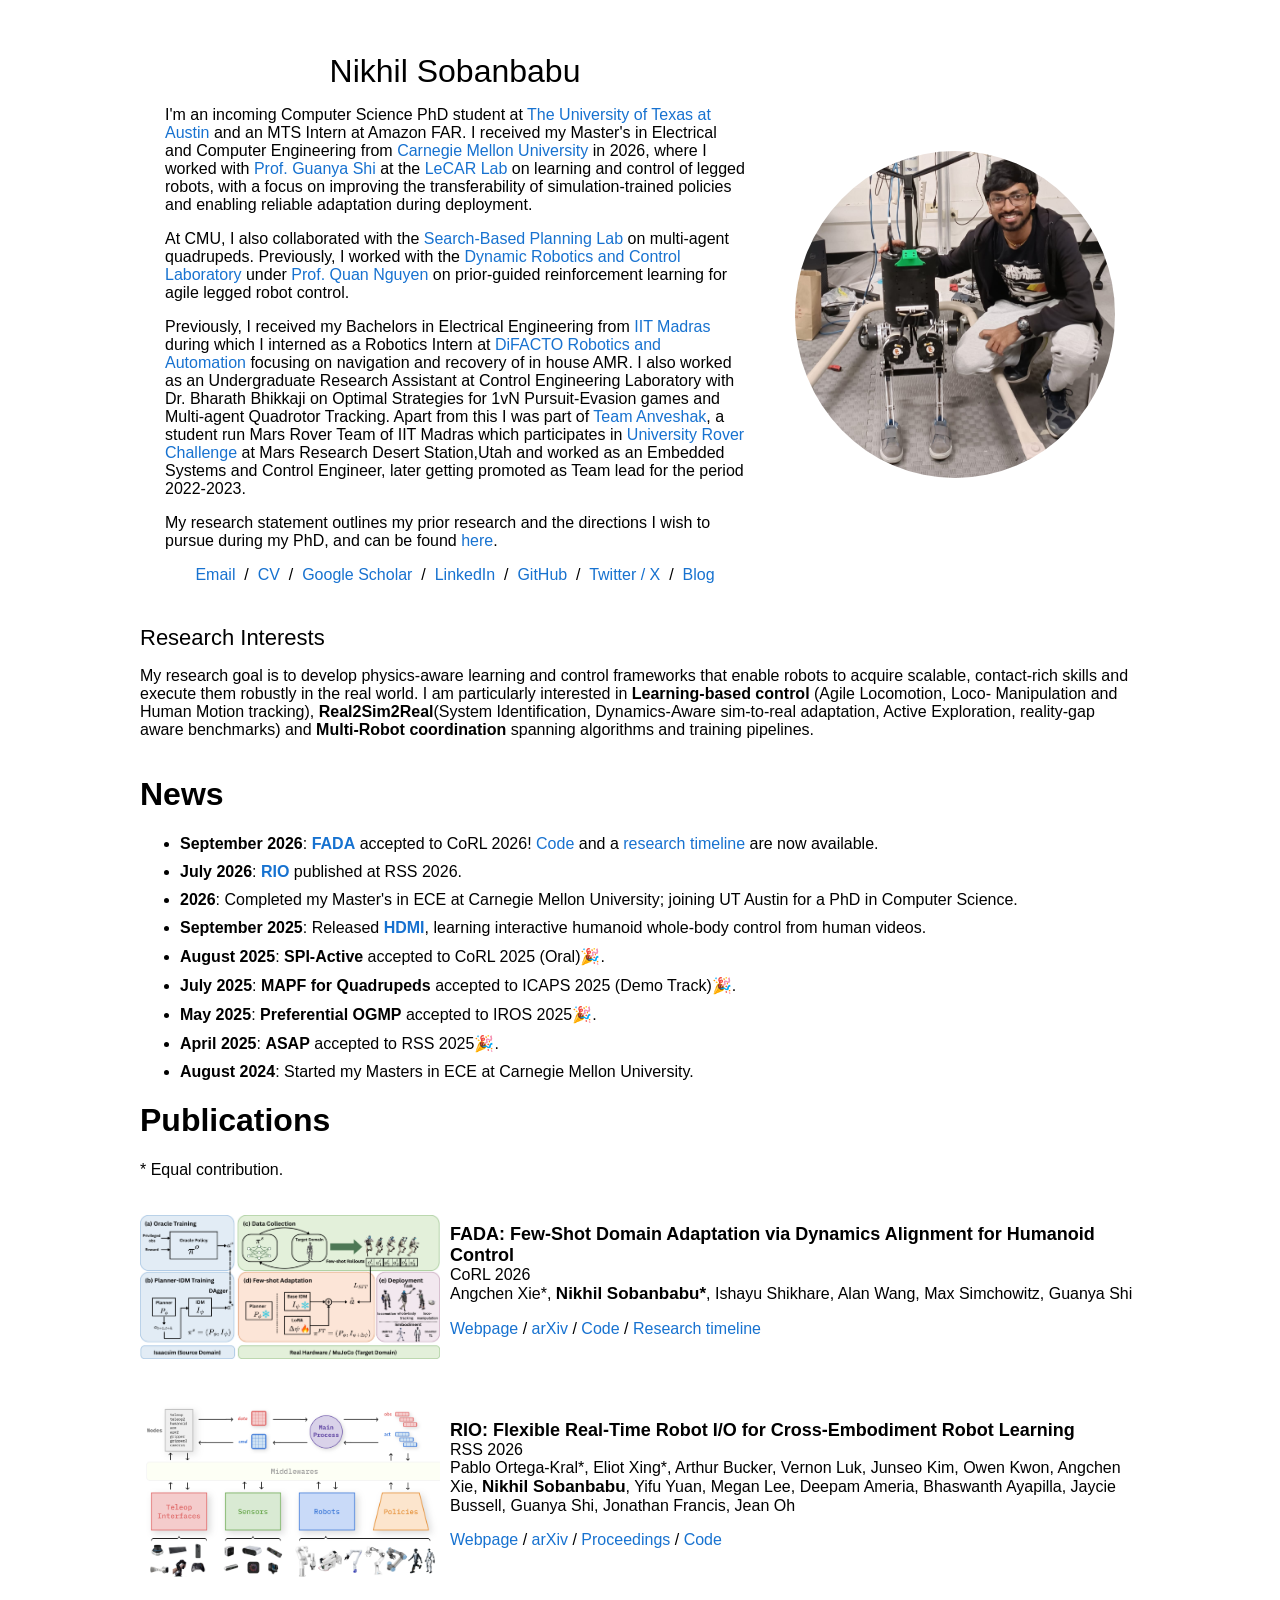
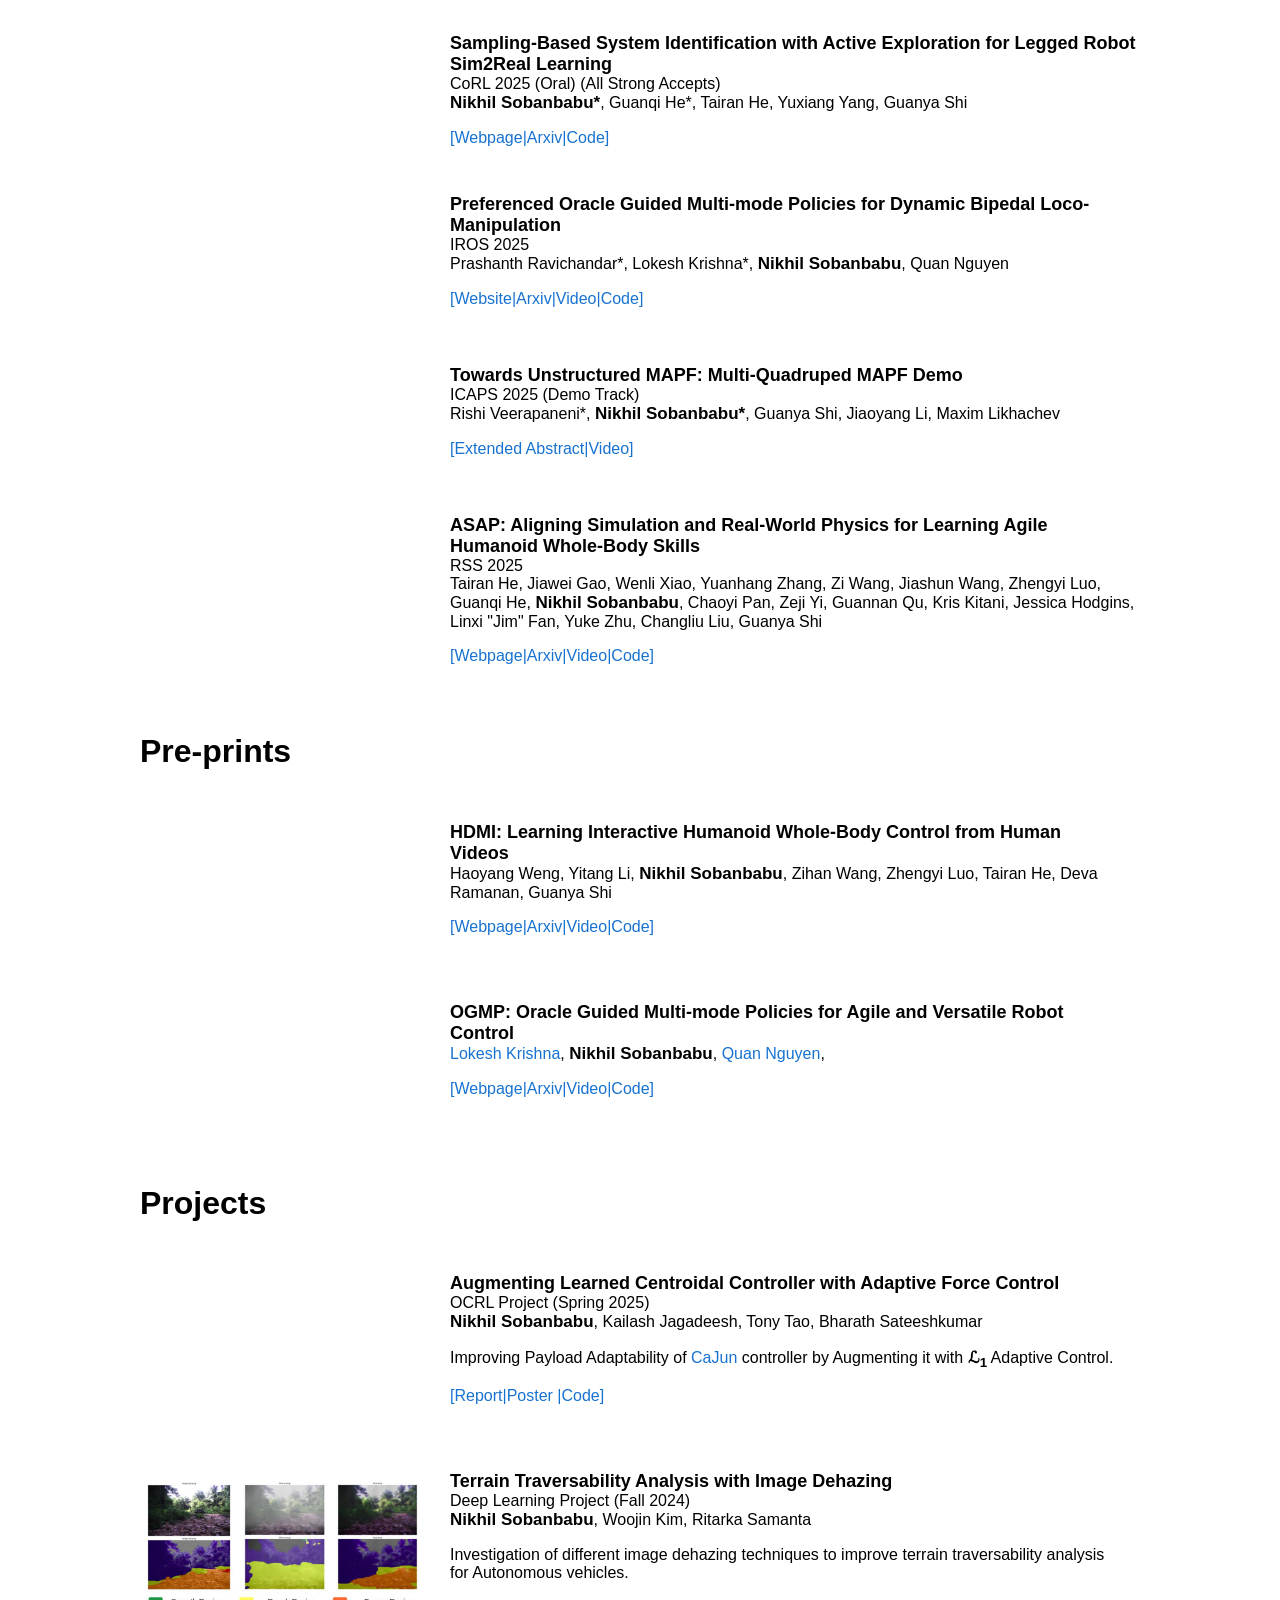
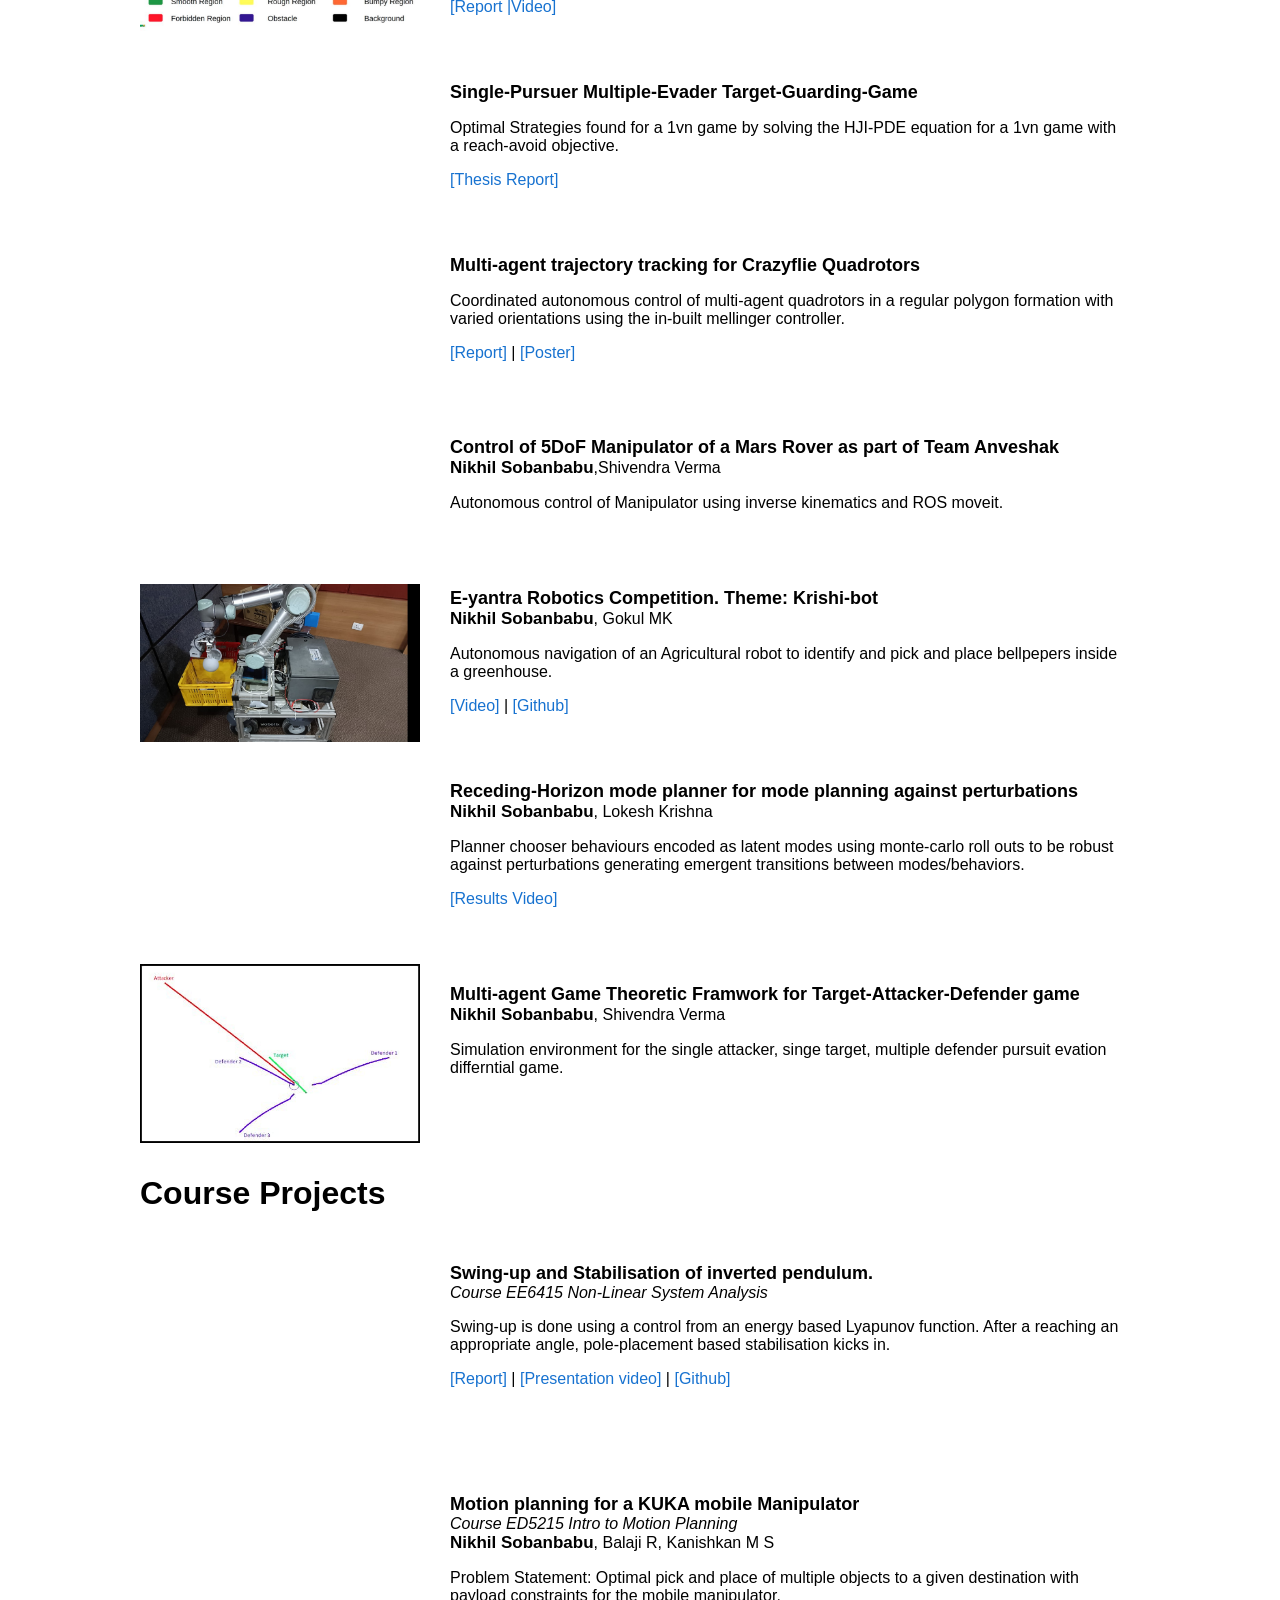
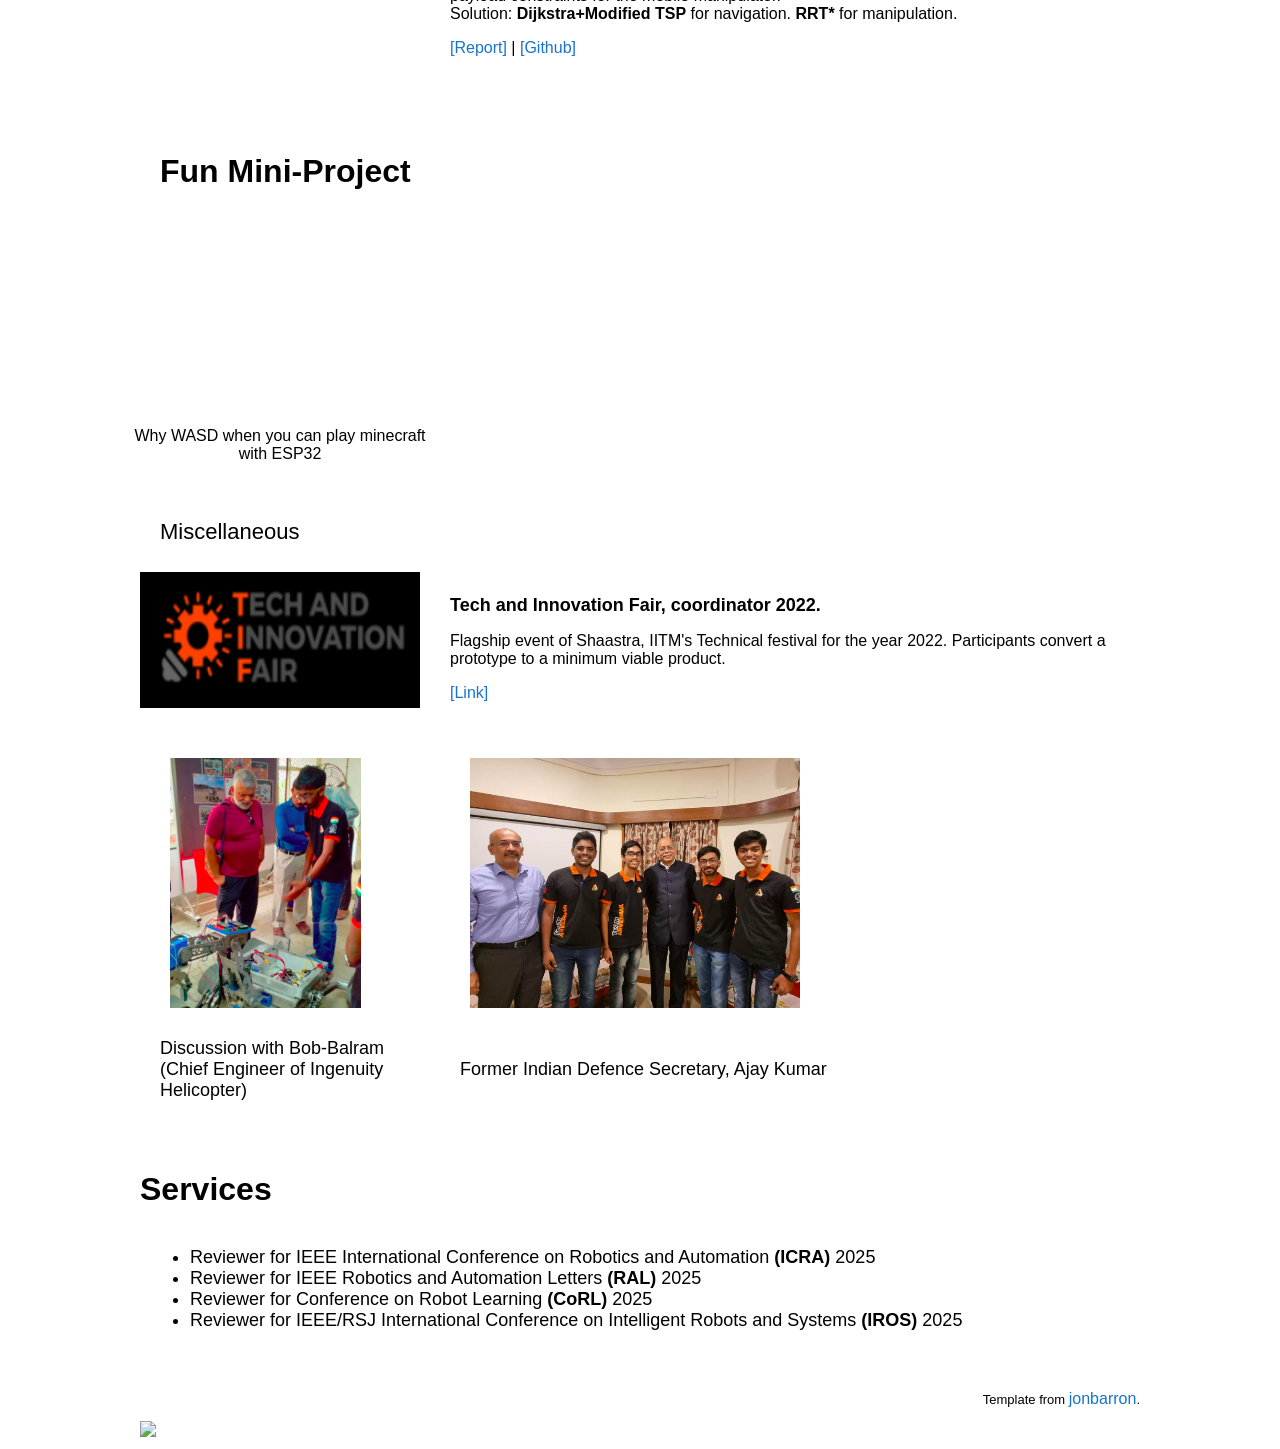
==== index.html @ 5fcdebdd "Update bio and publications for 2026 research" ====
<!DOCTYPE HTML>
<html lang="en">
  <head>
    <meta http-equiv="Content-Type" content="text/html; charset=UTF-8">

    <title>Nikhil Sobanbabu</title>

    <meta name="author" content="Nikhil Sobanbabu">
    <meta name="viewport" content="width=device-width, initial-scale=1">
    <link rel="shortcut icon" href="images/favicon/iron.ico" type="image/x-icon">
    <link rel="stylesheet" type="text/css" href="stylesheet.css">
    
  </head>

  <body>
    <table style="width:100%;max-width:1000px;border:0px;border-spacing:0px;border-collapse:separate;margin-right:auto;margin-left:auto;"><tbody>
      <tr style="padding:0px">
        <td style="padding:0px">
          <table style="width:100%;border:0px;border-spacing:0px;border-collapse:separate;margin-right:auto;margin-left:auto;"><tbody>
            <tr style="padding:0px">
              <td style="padding:2.5%;width:63%;vertical-align:middle">
                <p class="name" style="text-align: center;">
                  Nikhil Sobanbabu
                </p>
                <p style="font-size:medium;">I'm an incoming Computer Science PhD student at <a href="https://www.utexas.edu/">The University of Texas at Austin</a> and an MTS Intern at Amazon FAR. I received my Master's in Electrical and Computer Engineering from <a href="https://www.cmu.edu/">Carnegie Mellon University</a> in 2026, where I worked with <a href="https://www.gshi.me/">Prof. Guanya Shi</a> at the <a href="https://lecar-lab.github.io/">LeCAR Lab</a> on learning and control of legged robots, with a focus on improving the transferability of simulation-trained policies and enabling reliable adaptation during deployment.</p>
                <p style="font-size:medium;">At CMU, I also collaborated with the <a href="http://www.sbpl.net/Home">Search-Based Planning Lab</a> on multi-agent quadrupeds. Previously, I worked with the <a href="https://sites.usc.edu/quann/">Dynamic Robotics and Control Laboratory</a> under <a href="https://viterbi.usc.edu/directory/faculty/Nguyen/Quan">Prof. Quan Nguyen</a> on prior-guided reinforcement learning for agile legged robot control.</p>

                <p style="font-size:medium;">  Previously, I received my Bachelors in Electrical Engineering from <a href="https://www.iitm.ac.in/">IIT Madras</a> during which I interned as a Robotics Intern at <a href="https://difacto.com/">DiFACTO Robotics and Automation</a> focusing on navigation and recovery of in house AMR. I also worked as an Undergraduate Research Assistant at Control Engineering Laboratory with Dr. Bharath Bhikkaji on Optimal Strategies for 1vN Pursuit-Evasion games and Multi-agent Quadrotor Tracking.   
                  Apart from this I was part of <a href = "http://anveshak.team/?i=1">Team Anveshak</a>, a student run Mars Rover Team of IIT Madras which participates in <a href = "https://urc.marssociety.org/">University Rover Challenge</a> at Mars Research Desert Station,Utah and worked as an Embedded Systems and Control Engineer, later getting promoted as Team lead for the period 2022-2023.
                </p>

                <p style="font-size:medium;"> My research statement outlines my prior research and the directions I wish to pursue during my PhD, and can be found <a href="data/research_statement.pdf"> here</a>. </p>
                
                <p style="text-align:center">
                  <a href="mailto:nikhilsobanbabu@gmail.com">Email</a> &nbsp;/&nbsp;
                  <a href="data/CV_nik.pdf">CV</a> &nbsp;/&nbsp;
                  <a href="https://scholar.google.com/citations?user=Hr6MQpkAAAAJ&amp;hl=en">Google Scholar</a> &nbsp;/&nbsp;
				  <a href="https://www.linkedin.com/in/nikhilsobanbabu/">LinkedIn</a> &nbsp;/&nbsp;
                  <a href="https://github.com/Nike353">GitHub</a> &nbsp;/&nbsp;
                  <a href="https://x.com/NikhilSoban353">Twitter / X</a> &nbsp;/&nbsp;
                  <a href="blog/index.html">Blog</a>
                </p>
              </td>
              <td style="padding:2.5%;width:40%;max-width:40%">
                <a href="images/main_page.jpeg"><img style="width:100%;max-width:100%;object-fit: cover; border-radius: 50%;" alt="profile photo" src="images/main_page.jpeg" class="hoverZoomLink"></a>
              </td>
            </tr>
          </tbody></table>
          <table style="width:100%;border:0px;border-spacing:0px;border-collapse:separate;margin-right:auto;margin-left:auto;"><tbody>
              <tr>
              <td style="padding:0px;width:100%;vertical-align:middle">
                <h2>Research Interests</h2>
                <p>
                  My research goal is to develop physics‑aware learning and control frameworks that enable robots to acquire scalable, contact‑rich
skills and execute them robustly in the real world. I am particularly interested in <b>Learning‑based control</b> (Agile Locomotion, Loco‑
Manipulation and Human Motion tracking), <b>Real2Sim2Real</b>(System Identification, Dynamics‑Aware sim‑to‑real adaptation, Active
Exploration, reality‑gap aware benchmarks) and <b>Multi‑Robot coordination</b> spanning algorithms and training pipelines. </p>
              </td>
            </tr>
          </tbody></table>
      <h1><b>News</b></h1>
      <ul>
        <li style="margin-bottom: 10px;">
          <span style="font-weight: bold;">September 2026</span>: <a href="https://lecar-lab.github.io/FADA-humanoid/"><b>FADA</b></a> accepted to CoRL 2026! <a href="https://github.com/LeCAR-Lab/FADA">Code</a> and a <a href="https://lecar-lab.github.io/FADA-humanoid/timeline.html">research timeline</a> are now available.
        </li>
        <li style="margin-bottom: 10px;">
          <span style="font-weight: bold;">July 2026</span>: <a href="https://robot-i-o.github.io/"><b>RIO</b></a> published at RSS 2026.
        </li>
        <li style="margin-bottom: 10px;">
          <span style="font-weight: bold;">2026</span>: Completed my Master's in ECE at Carnegie Mellon University; joining UT Austin for a PhD in Computer Science.
        </li>

        <li style="margin-bottom: 10px;">
          <span style="font-weight: bold;">September 2025</span>: Released <a href="https://hdmi-humanoid.github.io/"><b>HDMI</b></a>, learning interactive humanoid whole-body control from human videos.
        </li>
        <li style="margin-bottom: 10px;">
          <span style="font-weight: bold;">August 2025</span>: <b>SPI-Active</b> accepted to CoRL 2025 (Oral)&#127881.
        </li>
        <li style="margin-bottom: 10px;">
          <span style="font-weight: bold;">July 2025</span>: <b>MAPF for Quadrupeds</b> accepted to ICAPS 2025 (Demo Track)&#127881.
        </li>
        <li style="margin-bottom: 10px;">
          <span style="font-weight: bold;">May 2025</span>: <b>Preferential OGMP</b> accepted to IROS 2025&#127881.
        </li>
        <li style="margin-bottom: 10px;">
          <span style="font-weight: bold;">April 2025</span>: <b>ASAP</b> accepted to RSS 2025&#127881.
        </li>
        <li style="margin-bottom: 10px;">
          <span style="font-weight: bold;">August 2024</span>: Started my Masters in ECE at Carnegie Mellon University.
        </li>
      </ul>

      
      <h1><b>Publications</b></h1>
      <p>* Equal contribution.</p>
      <table style="width:100%;border:0;border-spacing:0;"><tbody>
      <tr bgcolor="#ffffff">
        <td style="padding:20px 0;width:30%;vertical-align:middle">
          <a href="https://lecar-lab.github.io/FADA-humanoid/"><img src="images/fada-framework.png" alt="FADA framework: oracle training, Planner–IDM distillation, and few-shot adaptation" style="width:100%;height:auto;" loading="lazy"></a>
        </td>
        <td style="padding:20px 0 20px 10px;vertical-align:middle">
          <span class="papertitle">FADA: Few-Shot Domain Adaptation via Dynamics Alignment for Humanoid Control</span>
          <br>CoRL 2026
          <br>Angchen Xie*, <strong>Nikhil Sobanbabu*</strong>, Ishayu Shikhare, Alan Wang, Max Simchowitz, Guanya Shi
          <p><a href="https://lecar-lab.github.io/FADA-humanoid/">Webpage</a> / <a href="https://arxiv.org/abs/2606.28476">arXiv</a> / <a href="https://github.com/LeCAR-Lab/FADA">Code</a> / <a href="https://lecar-lab.github.io/FADA-humanoid/timeline.html">Research timeline</a></p>
        </td>
      </tr>
      <tr bgcolor="#ffffff">
        <td style="padding:20px 0;width:30%;vertical-align:middle">
          <a href="https://robot-i-o.github.io/"><img src="images/rio-overview.png" alt="RIO framework for robot control, teleoperation, data collection, and policy deployment across embodiments" style="width:100%;height:auto;" loading="lazy"></a>
        </td>
        <td style="padding:20px 0 20px 10px;vertical-align:middle">
          <span class="papertitle">RIO: Flexible Real-Time Robot I/O for Cross-Embodiment Robot Learning</span>
          <br>RSS 2026
          <br>Pablo Ortega-Kral*, Eliot Xing*, Arthur Bucker, Vernon Luk, Junseo Kim, Owen Kwon, Angchen Xie, <strong>Nikhil Sobanbabu</strong>, Yifu Yuan, Megan Lee, Deepam Ameria, Bhaswanth Ayapilla, Jaycie Bussell, Guanya Shi, Jonathan Francis, Jean Oh
          <p><a href="https://robot-i-o.github.io/">Webpage</a> / <a href="https://arxiv.org/abs/2605.11564">arXiv</a> / <a href="https://www.roboticsproceedings.org/rss22/p164.html">Proceedings</a> / <a href="https://github.com/robot-i-o/rio">Code</a></p>
        </td>
      </tr>

      <tr onmouseout="recon_stop()" onmouseover="recon_start()" bgcolor="#ffffff">
        <td style="padding:0px;width:30%;vertical-align:middle">
          <div class="one" style="width: 100%;">
            <div class="two" id='recon_image' style="padding-top: 10px;"><video  width=175% height =auto muted autoplay loop>
            <source src="images/wpn_spi-active.mp4" type="video/mp4">
            Your browser does not support the video tag.
            </video></div>
            
          </div>
          
        </td>
        <td style="padding-top:30px;padding-left:10px; width:75%;vertical-align:middle">
          
        <span class="papertitle">Sampling-Based System Identification with Active Exploration for Legged Robot Sim2Real Learning 
        </span>
          </a>
          <br>
          CoRL 2025 (Oral) (All Strong Accepts)
          <br>
          <strong>Nikhil Sobanbabu*</strong>, Guanqi He*, Tairan He, Yuxiang Yang, Guanya Shi

          
          <p><a href="https://lecar-lab.github.io/spi-active_/">[Webpage|</a><a href="https://arxiv.org/abs/2505.14266">Arxiv|</a><a href="https://github.com/LeCAR-Lab/SPI-Active">Code]</a></p>
          
        </td>
        </tr>

      
      <tr onmouseout="recon_stop()" onmouseover="recon_start()" bgcolor="#ffffff">
        <td style="padding:0px;width:30%;vertical-align:middle">
          <div class="one" style="width: 100%;">
            <div class="two" id='recon_image' style="padding-top: 10px;"><video  width=175% height =auto muted autoplay loop>
            <source src="images/uni.mp4" type="video/mp4">
            Your browser does not support the video tag.
            </video></div>
            
          </div>
          <!-- <script type="text/javascript">
            function recon_start() {
              document.getElementById('recon_image').style.opacity = "1";
            }

            function recon_stop() {
              document.getElementById('recon_image').style.opacity = "0";
            }
            recon_stop()
          </script> -->
        </td>
        <td style="padding-top:30px;padding-left:10px; width:75%;vertical-align:middle">
          
        <span class="papertitle">Preferenced Oracle Guided Multi-mode Policies for Dynamic Bipedal Loco-Manipulation
        </span>
          </a>
          <br>
          IROS 2025
          <br>
          Prashanth Ravichandar*, Lokesh Krishna*, <strong>Nikhil Sobanbabu</strong>, Quan Nguyen
          
          
          <p><a href="https://indweller.github.io/ogmplm/">[Website</a><a href="https://arxiv.org/abs/2410.01030">|Arxiv</a><a href="https://www.youtube.com/watch?v=EXHzOdKcCW4&feature=youtu.be">|Video</a><a href="https://github.com/DRCL-USC/ogmp_isaac">|Code]</a></p>
          
        </td>
        </tr>
      <tr onmouseout="recon_stop()" onmouseover="recon_start()" bgcolor="#ffffff">
        <td style="padding:0px;width:30%;vertical-align:middle">
          <div class="one" style="width: 100%;">
            <div class="two" id='recon_image' style="padding-top: 10px;"><video  width=175% height =auto muted autoplay loop>
            <source src="images/5_agent_parallel.mp4" type="video/mp4">
            Your browser does not support the video tag.
            </video></div>
            
          </div>
          <!-- <script type="text/javascript">
            function recon_start() {
              document.getElementById('recon_image').style.opacity = "1";
            }

            function recon_stop() {
              document.getElementById('recon_image').style.opacity = "0";
            }
            recon_stop()
          </script> -->
        </td>
        <td style="padding-top:30px;padding-left:10px; width:75%;vertical-align:middle">
          
        <span class="papertitle">Towards Unstructured MAPF: Multi-Quadruped MAPF Demo
        </span>
          </a>
          <br>
          ICAPS 2025 (Demo Track)
          <br>
          Rishi Veerapaneni*, <strong>Nikhil Sobanbabu*</strong>, Guanya Shi, Jiaoyang Li, Maxim Likhachev
          
          
          <p><a href="https://icaps25.icaps-conference.org/program/demos-pdfs/ICAPS25-Demo_paper_8.pdf">[Extended Abstract</a><a href="https://www.youtube.com/watch?v=ihVPEsN58t0">|Video]</a></p>
          
        </td>
        </tr>
      <tr onmouseout="recon_stop()" onmouseover="recon_start()" bgcolor="#ffffff">
        <td style="padding:0px;width:30%;vertical-align:middle">
          <div class="one" style="width: 100%;">
            <div class="two" id='recon_image' style="padding-top: 10px;"><video  width=175% height =auto muted autoplay loop>
            <source src="images/ASAP-Motion-CR7_level1-1080P.mp4" type="video/mp4">
            Your browser does not support the video tag.
            </video></div>
            
          </div>
          <!-- <script type="text/javascript">
            function recon_start() {
              document.getElementById('recon_image').style.opacity = "1";
            }

            function recon_stop() {
              document.getElementById('recon_image').style.opacity = "0";
            }
            recon_stop()
          </script> -->
        </td>
        <td style="padding-top:30px;padding-left:10px; width:75%;vertical-align:middle">
          
        <span class="papertitle">ASAP: Aligning Simulation and Real-World Physics for Learning Agile Humanoid Whole-Body Skills
        </span>
          </a>
          <br>
          RSS 2025
          <br>
          Tairan He, Jiawei Gao, Wenli Xiao, Yuanhang Zhang, Zi Wang, Jiashun Wang, Zhengyi Luo, Guanqi He, <strong>Nikhil Sobanbabu</strong>, Chaoyi Pan, Zeji Yi, Guannan Qu, Kris Kitani, Jessica Hodgins, Linxi "Jim" Fan, Yuke Zhu, Changliu Liu, Guanya Shi
          
          <p><a href="https://agile.human2humanoid.com/">[Webpage|</a><a href="https://arxiv.org/abs/2502.01143">Arxiv|</a><a href="https://www.youtube.com/watch?v=tu7LSNYWDTs">Video|</a><a href="https://github.com/LeCAR-Lab/ASAP">Code]</a></p>
          
        </td>
      </tr>

      

      </tbody></table>
      <h1 style="padding-top: 30px;"><b>Pre-prints</b></h1>
      <table width="100%" align="center" border="0" cellspacing="0" cellpadding="20"><tbody>

        <tr onmouseout="recon_stop()" onmouseover="recon_start()" bgcolor="#ffffff">
          <td style="padding:0px;width:30%;vertical-align:middle">
            <div class="one" style="width: 100%;">
              <div class="two" id='recon_image' style="padding-top: 10px;"><video  width=175% height =auto muted autoplay loop>
              <source src="images/hdmi.mp4" type="video/mp4">
              Your browser does not support the video tag.
              </video></div>
              
            </div>
            <!-- <script type="text/javascript">
              function recon_start() {
                document.getElementById('recon_image').style.opacity = "1";
              }
  
              function recon_stop() {
                document.getElementById('recon_image').style.opacity = "0";
              }
              recon_stop()
            </script> -->
          </td>
          <td style="padding-top:30px;padding-left:10px; width:75%;vertical-align:middle">
            
          <span class="papertitle">HDMI: Learning Interactive Humanoid Whole-Body Control from Human Videos
          </span>
            </a>
            <br>
            Haoyang Weng, Yitang Li, <strong>Nikhil Sobanbabu</strong>, Zihan Wang, Zhengyi Luo, Tairan He, Deva Ramanan, Guanya Shi
            <p><a href="https://hdmi-humanoid.github.io/#/">[Webpage|</a><a href="https://arxiv.org/abs/2509.16757">Arxiv|</a><a href="https://www.youtube.com/watch?v=GvIBzM7ieaA">Video|</a><a href="https://github.com/LeCAR-Lab/HDMI">Code]</a></p>
            
          </td>
        </tr>

        <tr onmouseout="recon_stop()" onmouseover="recon_start()" bgcolor="#ffffff">
        <td style="padding:0px;width:30%;vertical-align:middle">
          <div class="one" style="width: 100%;">
            <div class="two" id='recon_image' style="padding-top: 10px;"><video  width=175% height =auto muted autoplay loop>
            <source src="images/spotlisht_zoom.mp4" type="video/mp4">
            Your browser does not support the video tag.
            </video></div>
            
          </div>
          <!-- <script type="text/javascript">
            function recon_start() {
              document.getElementById('recon_image').style.opacity = "1";
            }

            function recon_stop() {
              document.getElementById('recon_image').style.opacity = "0";
            }
            recon_stop()
          </script> -->
        </td>
        <td style="padding-top:30px;padding-left:10px; width:75%;vertical-align:middle">
          
        <span class="papertitle">OGMP: Oracle Guided Multi-mode Policies for Agile and Versatile Robot Control
        </span>
          </a>
          <br>
          <a href="https://lok-i.github.io/website/">Lokesh Krishna</a>,
          <strong>Nikhil Sobanbabu</strong>,
          <a href="https://sites.usc.edu/quann/">Quan Nguyen</a>,
          
          <p><a href="https://og-mps.github.io/">[Webpage|</a><a href="https://arxiv.org/abs/2403.04205">Arxiv|</a><a href="https://www.youtube.com/watch?v=69SVc-43Oqg">Video|</a><a href="https://github.com/DRCL-USC/ogmp">Code]</a></p>
          
        </td>
        </tr>

        
        
      </tbody></table>
      

      <table width="100%" align="center" border="0" cellspacing="0" cellpadding="20"><tbody>
        <h1 style="padding-top: 30px;"><b>Projects</b></h1>

        <tr onmouseout="recon_stop()" onmouseover="recon_start()" bgcolor="#ffffff">
          <td style="padding:0px;width:30%;vertical-align:middle">
            <div class="one">
              <div class="two" id='recon_image' style="padding-top: 10px;"><video  width=175% height =auto muted autoplay loop>
              <source src="images/sim2sim_added_inertia.mp4" type="video/mp4">
              Your browser does not support the video tag.
              </video></div>
              
            </div>
            <!-- <script type="text/javascript">
              function recon_start() {
                document.getElementById('recon_image').style.opacity = "1";
              }
  
              function recon_stop() {
                document.getElementById('recon_image').style.opacity = "0";
              }
              recon_stop()
            </script> -->
          </td>
          <td style="padding-top:30px;padding-left:10px; width:75%;vertical-align:middle">
            
          <span class="papertitle"> Augmenting Learned Centroidal Controller with Adaptive Force Control
          </span>
            <br>
            OCRL Project (Spring 2025)
            <br>
            <strong>Nikhil Sobanbabu</strong>, Kailash Jagadeesh, Tony Tao, Bharath Sateeshkumar
            <p>
              Improving Payload Adaptability of <a href="https://arxiv.org/abs/2306.09557">CaJun</a> controller by Augmenting it with <b>ℒ<sub>1</sub></b> Adaptive Control</b>.
            </p>
            <p><a href= "data/ocrl_report.pdf">[Report|</a><a href= "data/ocrl_poster.jpg">Poster</a> <a href= "https://github.com/Nike353/RL-AFQP/tree/l1_adaptive">|Code]</a></p>
          </td>
        </tr>
        <tr onmouseout="recon_stop()" onmouseover="recon_start()" bgcolor="#ffffff">
          <td style="padding:0px;width:30%;vertical-align:middle">
            <div class="one" style="padding-top: 20px;">
              <!-- <div class="two" id='recon_image' style="padding-top: 10px;"><video  width=140% height =auto muted autoplay loop>
              <source src="images/eyrc.mp4" type="video/mp4">
              Your browser does not support the video tag.
              </video></div> -->
              <img src='images/Deep Learning Project.jpg' width="280",height="10" style="padding-left: -20px;">
            </div>
            <!-- <script type="text/javascript">
              function recon_start() {
                document.getElementById('recon_image').style.opacity = "1";
              }
  
              function recon_stop() {
                document.getElementById('recon_image').style.opacity = "0";
              }
              recon_stop()
            </script> -->
          </td>
          <td style="padding-top:30px;padding-left:10px; width:75%;vertical-align:middle">
            
          <span class="papertitle"> Terrain Traversability Analysis with Image Dehazing
          </span>
          <br>
          Deep Learning Project (Fall 2024)
          <br>
          <strong>Nikhil Sobanbabu</strong>, Woojin Kim, Ritarka Samanta
            <p>
            Investigation of different image dehazing techniques to improve terrain traversability analysis for Autonomous vehicles.
            </p>
            <p><a href="https://drive.google.com/file/d/1qmjuq3aKEcSM5MY_AfwPobllmhdPQ9OH/view?usp=sharing">[Report</a> <a href="https://www.youtube.com/watch?v=PUCT_D_scgg">|Video]</a> </p>
            
          </td>
        </tr>
        
        <tr onmouseout="recon_stop()" onmouseover="recon_start()" bgcolor="#ffffff">
          <td style="padding:0px;width:30%;vertical-align:middle">
            <div class="one">
              <div class="two" id='recon_image' style="padding-top: 10px;"><video  width=175% height =auto muted autoplay loop>
              <source src="images/acs1.mp4" type="video/mp4">
              Your browser does not support the video tag.
              </video></div>
              
            </div>
            <!-- <script type="text/javascript">
              function recon_start() {
                document.getElementById('recon_image').style.opacity = "1";
              }
  
              function recon_stop() {
                document.getElementById('recon_image').style.opacity = "0";
              }
              recon_stop()
            </script> -->
          </td>
          <td style="padding-top:30px;padding-left:10px; width:75%;vertical-align:middle">
            
          <span class="papertitle"> Single-Pursuer Multiple-Evader Target-Guarding-Game 
          </span>
            <p>
              Optimal Strategies found for a 1vn game by solving the HJI-PDE equation for a 1vn game with a reach-avoid objective.
            </p>
            <p><a href= "https://drive.google.com/file/d/1AP1SPeNhtJEsyxg8VxV38BjTWXo1cYJm/view?usp=sharing">[Thesis Report]</a> </p>
          </td>
        </tr>

        <tr onmouseout="recon_stop()" onmouseover="recon_start()" bgcolor="#ffffff">
          <td style="padding:0px;width:30%;vertical-align:middle">
            <div class="one">
              <div class="two" id='recon_image' style="padding-top: 10px;"><video  width=175% height =auto muted autoplay loop>
              <source src="images/quadrotor.mp4" type="video/mp4">
              Your browser does not support the video tag.
              </video></div>
              
            </div>
            <!-- <script type="text/javascript">
              function recon_start() {
                document.getElementById('recon_image').style.opacity = "1";
              }
  
              function recon_stop() {
                document.getElementById('recon_image').style.opacity = "0";
              }
              recon_stop()
            </script> -->
          </td>
          <td style="padding-top:30px;padding-left:10px; width:75%;vertical-align:middle">
            
          <span class="papertitle"> Multi-agent trajectory tracking for Crazyflie Quadrotors
          </span>
            <p>
            Coordinated autonomous control of multi-agent quadrotors in a regular polygon formation with varied orientations using the in-built mellinger controller.
            </p>
            <p><a href= "https://drive.google.com/file/d/1DaqEuh-D4iWQNf3Ur1Z2Zl0XSqhXnBMH/view?usp=sharing">[Report]</a> | <a href= "https://drive.google.com/file/d/14Wgr_F_8mVEAqgJltoa64zL4v67A2Y7D/view?usp=sharing">[Poster]</a></p>
          </td>
        </tr>

        <tr onmouseout="recon_stop()" onmouseover="recon_start()" bgcolor="#ffffff">
          <td style="padding:0px;width:30%;vertical-align:middle">
            <div class="one">
              <div class="two" id='recon_image' style="padding-top: 10px;"><video  width=175% height =auto muted autoplay loop>
              <source src="images/anveshak_video.mp4" type="video/mp4">
              Your browser does not support the video tag.
              </video></div>
              
            </div>
            <!-- <script type="text/javascript">
              function recon_start() {
                document.getElementById('recon_image').style.opacity = "1";
              }
  
              function recon_stop() {
                document.getElementById('recon_image').style.opacity = "0";
              }
              recon_stop()
            </script> -->
          </td>
          <td style="padding-top:30px;padding-left:10px; width:75%;vertical-align:middle">
            
          <span class="papertitle">Control of 5DoF Manipulator of a Mars Rover as part of Team Anveshak
          </span>
          <br>
            <strong>Nikhil Sobanbabu</strong>,Shivendra Verma
            <p>
            Autonomous control of Manipulator using inverse kinematics and ROS moveit. 
            </p>
            
          </td>
        </tr>

        <tr onmouseout="recon_stop()" onmouseover="recon_start()" bgcolor="#ffffff">
          <td style="padding:0px;width:30%;vertical-align:middle">
            <div class="one" style="padding-top: 20px;">
              <!-- <div class="two" id='recon_image' style="padding-top: 10px;"><video  width=140% height =auto muted autoplay loop>
              <source src="images/eyrc.mp4" type="video/mp4">
              Your browser does not support the video tag.
              </video></div> -->
              <img src='images/eyrc_image.jpeg' width="280",height="10" style="padding-left: -20px;">
            </div>
            <!-- <script type="text/javascript">
              function recon_start() {
                document.getElementById('recon_image').style.opacity = "1";
              }
  
              function recon_stop() {
                document.getElementById('recon_image').style.opacity = "0";
              }
              recon_stop()
            </script> -->
          </td>
          <td style="padding-top:30px;padding-left:10px; width:75%;vertical-align:middle">
            
          <span class="papertitle">E-yantra Robotics Competition. Theme: Krishi-bot
          </span>
          <br>
          <strong>Nikhil Sobanbabu</strong>, Gokul MK
            <p>
            Autonomous navigation of an Agricultural robot to identify and pick and place bellpepers inside a greenhouse. 
            </p>
            <p><a href="images/eyrc.mp4">[Video]</a> | <a href="https://github.com/Nike353/eyrc_2023">[Github]</a></p>
            
          </td>
        </tr>

        <tr onmouseout="recon_stop()" onmouseover="recon_start()" bgcolor="#ffffff">
          <td style="padding:0px;width:30%;vertical-align:middle">
            <div class="one" style="padding-top: 0px;">
              <div class="two" id='recon_image' style="padding-top: 0px;"><video  width=175% height =auto muted autoplay loop>
              <source src="images/perturb.mp4" type="video/mp4">
              Your browser does not support the video tag.
              </video></div>
             
            </div>
            <!-- <script type="text/javascript">
              function recon_start() {
                document.getElementById('recon_image').style.opacity = "1";
              }
  
              function recon_stop() {
                document.getElementById('recon_image').style.opacity = "0";
              }
              recon_stop()
            </script> -->
          </td>
          <td style="padding-top:30px;padding-left:10px; width:75%;vertical-align:middle">
            
          <span class="papertitle">Receding-Horizon mode planner for mode planning against perturbations
          </span>
          <br>
          <strong>Nikhil Sobanbabu</strong>, Lokesh Krishna
            <p>
            Planner chooser behaviours encoded as latent modes using monte-carlo roll outs to be robust against perturbations generating emergent transitions between modes/behaviors.
            </p>
            <p><a href="https://drive.google.com/file/d/1r08uCI7uT5cF-gAQbawM1g9Yn1GV6Tlo/view?usp=sharing">[Results Video]</a></p>
            
          </td>
        </tr>

        <tr onmouseout="recon_stop()" onmouseover="recon_start()" bgcolor="#ffffff">
          <td style="padding:0px;width:30%;vertical-align:middle">
            <div class="one" style="padding-top: 20px;">
              <!-- <div class="two" id='recon_image' style="padding-top: 10px;"><video  width=140% height =auto muted autoplay loop>
              <source src="images/eyrc.mp4" type="video/mp4">
              Your browser does not support the video tag.
              </video></div> -->
              <img src='images/TAD.png' width="280",height="10" style="padding-left: -20px;">
            </div>
            <!-- <script type="text/javascript">
              function recon_start() {
                document.getElementById('recon_image').style.opacity = "1";
              }
  
              function recon_stop() {
                document.getElementById('recon_image').style.opacity = "0";
              }
              recon_stop()
            </script> -->
          </td>
          <td style="padding-top:30px;padding-left:10px; width:75%;vertical-align:middle">
            
          <span class="papertitle">Multi-agent Game Theoretic Framwork for Target-Attacker-Defender game
          </span>
          <br>
          <strong>Nikhil Sobanbabu</strong>, Shivendra Verma
            <p>
            Simulation environment for the single attacker, singe target, multiple defender pursuit evation differntial game.
            </p>
            
            
          </td>
        </tr>
        
      </tbody></table>

      <table width="100%" align="center" border="0" cellspacing="0" cellpadding="20"><tbody>
        <h1 style="padding-top: 30px;"><b>Course Projects</b></h1>
        <tr onmouseout="recon_stop()" onmouseover="recon_start()" bgcolor="#ffffff">
          <td style="padding:0px;width:30%;vertical-align:middle">
            <div class="one">
              <div class="two" id='recon_image' style="padding-top: 0px;"><video  width=175% height =auto muted autoplay loop>
              <source src="images/cartpole.mp4" type="video/mp4">
              Your browser does not support the video tag.
              </video></div>
              
            </div>
            <!-- <script type="text/javascript">
              function recon_start() {
                document.getElementById('recon_image').style.opacity = "1";
              }
  
              function recon_stop() {
                document.getElementById('recon_image').style.opacity = "0";
              }
              recon_stop()
            </script> -->
          </td>
          <td style="padding-top:30px;padding-left:10px; width:75%;vertical-align:middle">
            
          <span class="papertitle">Swing-up and Stabilisation of inverted pendulum.
          </span>
            <br> <i>Course EE6415 Non-Linear System Analysis</i>
            <p>
            Swing-up is done using a control from an energy based Lyapunov function. After a reaching an appropriate angle, pole-placement based stabilisation kicks in. 
            </p>
            <p><a href= "https://drive.google.com/file/d/108r7lOzpzsqjNF4_27hSQdJN3qaaVBm6/view?usp=sharing">[Report]</a> | <a href= "https://youtu.be/-t6EO5aTH1E">[Presentation video]</a> | <a href= "ttps://github.com/Nike353/susip">[Github]</a></p>
          </td>
        </tr>

        <tr onmouseout="recon_stop()" onmouseover="recon_start()" bgcolor="#ffffff">
          <td style="padding:0px;width:30%;vertical-align:middle">
            <div class="one">
              <div class="two" id='recon_image' style="padding-top: 20px;"><video  width=175% height =auto muted autoplay loop>
              <source src="images/ed5125.mp4" type="video/mp4"> 
              Your browser does not support the video tag.
              </video></div>
              
            </div>
            <!-- <script type="text/javascript">
              function recon_start() {
                document.getElementById('recon_image').style.opacity = "1";
              }
  
              function recon_stop() {
                document.getElementById('recon_image').style.opacity = "0";
              }
              recon_stop()
            </script> -->
          </td>
          <td style="padding-top:70px;padding-left:10px; width:75%;vertical-align:middle">
            
          <span class="papertitle">Motion planning for a KUKA mobile Manipulator
          </span>
            <br> <i>Course ED5215 Intro to Motion Planning</i>
            <br> <strong>Nikhil Sobanbabu</strong>, Balaji R, Kanishkan M S
            <p>
            Problem Statement: Optimal pick and place of multiple objects to a given destination with payload constraints for the mobile manipulator. 
            <br> Solution: <b>Dijkstra+Modified TSP</b> for navigation. <b>RRT*</b> for manipulation.
            </p>
            <p><a href= "data/ED5215_ED20B008_EE20B090_ME19B192_project_report.pdf">[Report]</a> | <a href= "https://github.com/kanishkanms/Kuka-youbot-planning">[Github]</a>
          </td>
        </tr>
      </tbody></table>



      <table width="100%" align="center" border="0" cellspacing="0" cellpadding="20"><tbody>
        <tr>
          <td>
            <h1>Fun Mini-Project</h1>
          </td>
        </tr>
        <tr onmouseout="recon_stop()" onmouseover="recon_start()" bgcolor="#ffffff">
          <td style="padding:0px;width:30%;vertical-align:middle">
            <div class="one">
              <div class="two" id='recon_image' style="padding-top: 0px;"><video  width=175% height =auto muted autoplay loop>
              <source src="images/minecraft.mp4" type="video/mp4"> 
              Your browser does not support the video tag.
              </video></div>
              <br>
            </div>
            
          </td>
        </tr>
        <br>
        <tr>
          <td ><p style="margin-left: -30px;width: 300px;text-align: center;">Why WASD when you can play minecraft with ESP32</p></td>
          
        </tr>
      </tbody></table>

      <table width="100%" align="center" border="0" cellspacing="0" cellpadding="20"><tbody>
        <tr>
          <td>
            <h2>Miscellaneous</h2>
          </td>
        </tr>
        <tr onmouseout="recon_stop()" onmouseover="recon_start()" bgcolor="#ffffff">
          <td style="padding:0px;width:30%;vertical-align:middle">
            <div class="one">
              
              <img src='images/TIF.png' width="280",height="10" style="padding-left: -20px;">
            </div>
            
          </td>
          <td style="padding-top:30px;padding-left:10px; width:75%;vertical-align:middle">
            
          <span class="papertitle">Tech and Innovation Fair, coordinator 2022.
          </span>
            <p>
            Flagship event of Shaastra, IITM's Technical festival for the year 2022. Participants convert a prototype to a minimum viable product. 
            </p>
            <p><a href= "https://tif.shaastra.org/">[Link]</a> 
          </td>
        </tr>
        <tr>
          <td style="padding-left:30px;width:30%;vertical-align:middle">
            <div class="one">
              
              <img src='images/bob.png' height="250px" style="padding-left: -20px;">
            </div>
            
          </td>
          <td style="padding-left:30px;width:30%;vertical-align:middle">
            <div class="one">
              
              <img src='images/def.png' width="330",height="10" style="padding-left: -20px;">
            </div>
            
          </td>

        </tr>

        <tr>
          <td style="padding-top:100px;width:30%;vertical-align:middle;font-size: large;">
            Discussion with Bob-Balram (Chief Engineer of Ingenuity Helicopter)
          </td>
          <td style="padding-top:100px;width:30%;vertical-align:middle;font-size: large;">
            Former Indian Defence Secretary, Ajay Kumar
            
          </td>

        </tr>

      </tbody></table>


      <br>

      <table width="100%" align="center" border="0" cellspacing="0" cellpadding="10"><tbody>
        <h1 style="padding-top: 10px;"><b>Services</b></h1>
        <tr>
          <td style="padding-top:0px;padding-left:10px; width:100%;vertical-align:middle">
            <ul style="font-size: large;">
              <li>Reviewer for IEEE International Conference on Robotics and Automation <b>(ICRA)</b> 2025</li>
              <li>Reviewer for IEEE Robotics and Automation Letters <b>(RAL)</b> 2025</li>
              <li>Reviewer for Conference on Robot Learning <b>(CoRL)</b> 2025</li>
              <li>Reviewer for IEEE/RSJ International Conference on Intelligent Robots and Systems <b>(IROS)</b> 2025</li>
            </ul>
          </td>
        </tr>
      </tbody></table>

      
      <table style="width:100%;border:0px;border-spacing:0px;border-collapse:separate;margin-right:auto;margin-left:auto;"><tbody>
        <tr>
          <td style="padding:0px">
            <br>
            <p style="text-align:right;font-size:small;">
              Template from <a href="https://jonbarron.info/">jonbarron</a>.
            </p>
          </td>
        </tr>
      </tbody></table>
        
      <a href="https://mapmyvisitors.com/web/1bvqm"  title="Visit tracker"><img src="https://mapmyvisitors.com/map.png?d=pRvWlboCTPMHr2BggBYCEbhCYFy-bMIgytf0lIjXrVM&cl=ffffff" /></a>
    </table>
  </body>
</html>
---- stylesheet.css ----
/* latin-ext */
@font-face {
  font-family: 'Lato';
  font-style: italic;
  font-weight: 400;
  src: local('Lato Italic'), local('Lato-Italic'), url(https://fonts.gstatic.com/s/lato/v15/S6u8w4BMUTPHjxsAUi-qNiXg7eU0.woff2) format('woff2');
  unicode-range: U+0100-024F, U+0259, U+1E00-1EFF, U+2020, U+20A0-20AB, U+20AD-20CF, U+2113, U+2C60-2C7F, U+A720-A7FF;
}
/* latin */
@font-face {
  font-family: 'Lato';
  font-style: italic;
  font-weight: 400;
  src: local('Lato Italic'), local('Lato-Italic'), url(https://fonts.gstatic.com/s/lato/v15/S6u8w4BMUTPHjxsAXC-qNiXg7Q.woff2) format('woff2');
  unicode-range: U+0000-00FF, U+0131, U+0152-0153, U+02BB-02BC, U+02C6, U+02DA, U+02DC, U+2000-206F, U+2074, U+20AC, U+2122, U+2191, U+2193, U+2212, U+2215, U+FEFF, U+FFFD;
}
/* latin-ext */
@font-face {
  font-family: 'Lato';
  font-style: italic;
  font-weight: 700;
  src: local('Lato Bold Italic'), local('Lato-BoldItalic'), url(https://fonts.gstatic.com/s/lato/v15/S6u_w4BMUTPHjxsI5wq_FQftx9897sxZ.woff2) format('woff2');
  unicode-range: U+0100-024F, U+0259, U+1E00-1EFF, U+2020, U+20A0-20AB, U+20AD-20CF, U+2113, U+2C60-2C7F, U+A720-A7FF;
}
/* latin */
@font-face {
  font-family: 'Lato';
  font-style: italic;
  font-weight: 700;
  src: local('Lato Bold Italic'), local('Lato-BoldItalic'), url(https://fonts.gstatic.com/s/lato/v15/S6u_w4BMUTPHjxsI5wq_Gwftx9897g.woff2) format('woff2');
  unicode-range: U+0000-00FF, U+0131, U+0152-0153, U+02BB-02BC, U+02C6, U+02DA, U+02DC, U+2000-206F, U+2074, U+20AC, U+2122, U+2191, U+2193, U+2212, U+2215, U+FEFF, U+FFFD;
}
/* latin-ext */
@font-face {
  font-family: 'Lato';
  font-style: normal;
  font-weight: 400;
  src: local('Lato Regular'), local('Lato-Regular'), url(https://fonts.gstatic.com/s/lato/v15/S6uyw4BMUTPHjxAwXiWtFCfQ7A.woff2) format('woff2');
  unicode-range: U+0100-024F, U+0259, U+1E00-1EFF, U+2020, U+20A0-20AB, U+20AD-20CF, U+2113, U+2C60-2C7F, U+A720-A7FF;
}
/* latin */
@font-face {
  font-family: 'Lato';
  font-style: normal;
  font-weight: 400;
  src: local('Lato Regular'), local('Lato-Regular'), url(https://fonts.gstatic.com/s/lato/v15/S6uyw4BMUTPHjx4wXiWtFCc.woff2) format('woff2');
  unicode-range: U+0000-00FF, U+0131, U+0152-0153, U+02BB-02BC, U+02C6, U+02DA, U+02DC, U+2000-206F, U+2074, U+20AC, U+2122, U+2191, U+2193, U+2212, U+2215, U+FEFF, U+FFFD;
}
/* latin-ext */
@font-face {
  font-family: 'Lato';
  font-style: normal;
  font-weight: 700;
  src: local('Lato Bold'), local('Lato-Bold'), url(https://fonts.gstatic.com/s/lato/v15/S6u9w4BMUTPHh6UVSwaPGQ3q5d0N7w.woff2) format('woff2');
  unicode-range: U+0100-024F, U+0259, U+1E00-1EFF, U+2020, U+20A0-20AB, U+20AD-20CF, U+2113, U+2C60-2C7F, U+A720-A7FF;
}
/* latin */
@font-face {
  font-family: 'Lato';
  font-style: normal;
  font-weight: 700;
  src: local('Lato Bold'), local('Lato-Bold'), url(https://fonts.gstatic.com/s/lato/v15/S6u9w4BMUTPHh6UVSwiPGQ3q5d0.woff2) format('woff2');
  unicode-range: U+0000-00FF, U+0131, U+0152-0153, U+02BB-02BC, U+02C6, U+02DA, U+02DC, U+2000-206F, U+2074, U+20AC, U+2122, U+2191, U+2193, U+2212, U+2215, U+FEFF, U+FFFD;
}

a {
  color: #1772d0;
  text-decoration: none;
}

a:focus,
a:hover {
  color: #f09228;
  text-decoration: none;
}

body,
td,
th,
tr,
p,
a {
  font-family: 'Lato', Verdana, Helvetica, sans-serif;
  font-size: medium;
}

strong {
  font-family: 'Lato', Verdana, Helvetica, sans-serif;
  font-size: 17px;
}

h2 {
  margin: 0;
  font-weight: normal;
  font-family: 'Lato', Verdana, Helvetica, sans-serif;
  font-size: 22px;
}

.papertitle {
  font-family: 'Lato', Verdana, Helvetica, sans-serif;
  font-size: 18px;
  font-weight: 700;
}

.name {
  padding-top: 20px;
  margin: 0;
  font-family: 'Lato', Verdana, Helvetica, sans-serif;
  font-size: 32px;
}

.one {
  width: 160px;
  height: 160px;
  position: relative;
  text-align: center;
  font-size: medium;
}

.two {
  width: 160px;
  height: 160px;
  position: absolute;
  transition: opacity .2s ease-in-out;
  -moz-transition: opacity .2s ease-in-out;
  -webkit-transition: opacity .2s ease-in-out;
}

.fade {
  transition: opacity .2s ease-in-out;
  -moz-transition: opacity .2s ease-in-out;
  -webkit-transition: opacity .2s ease-in-out;
}

span.highlight {
  background-color: #ffffd0;
}
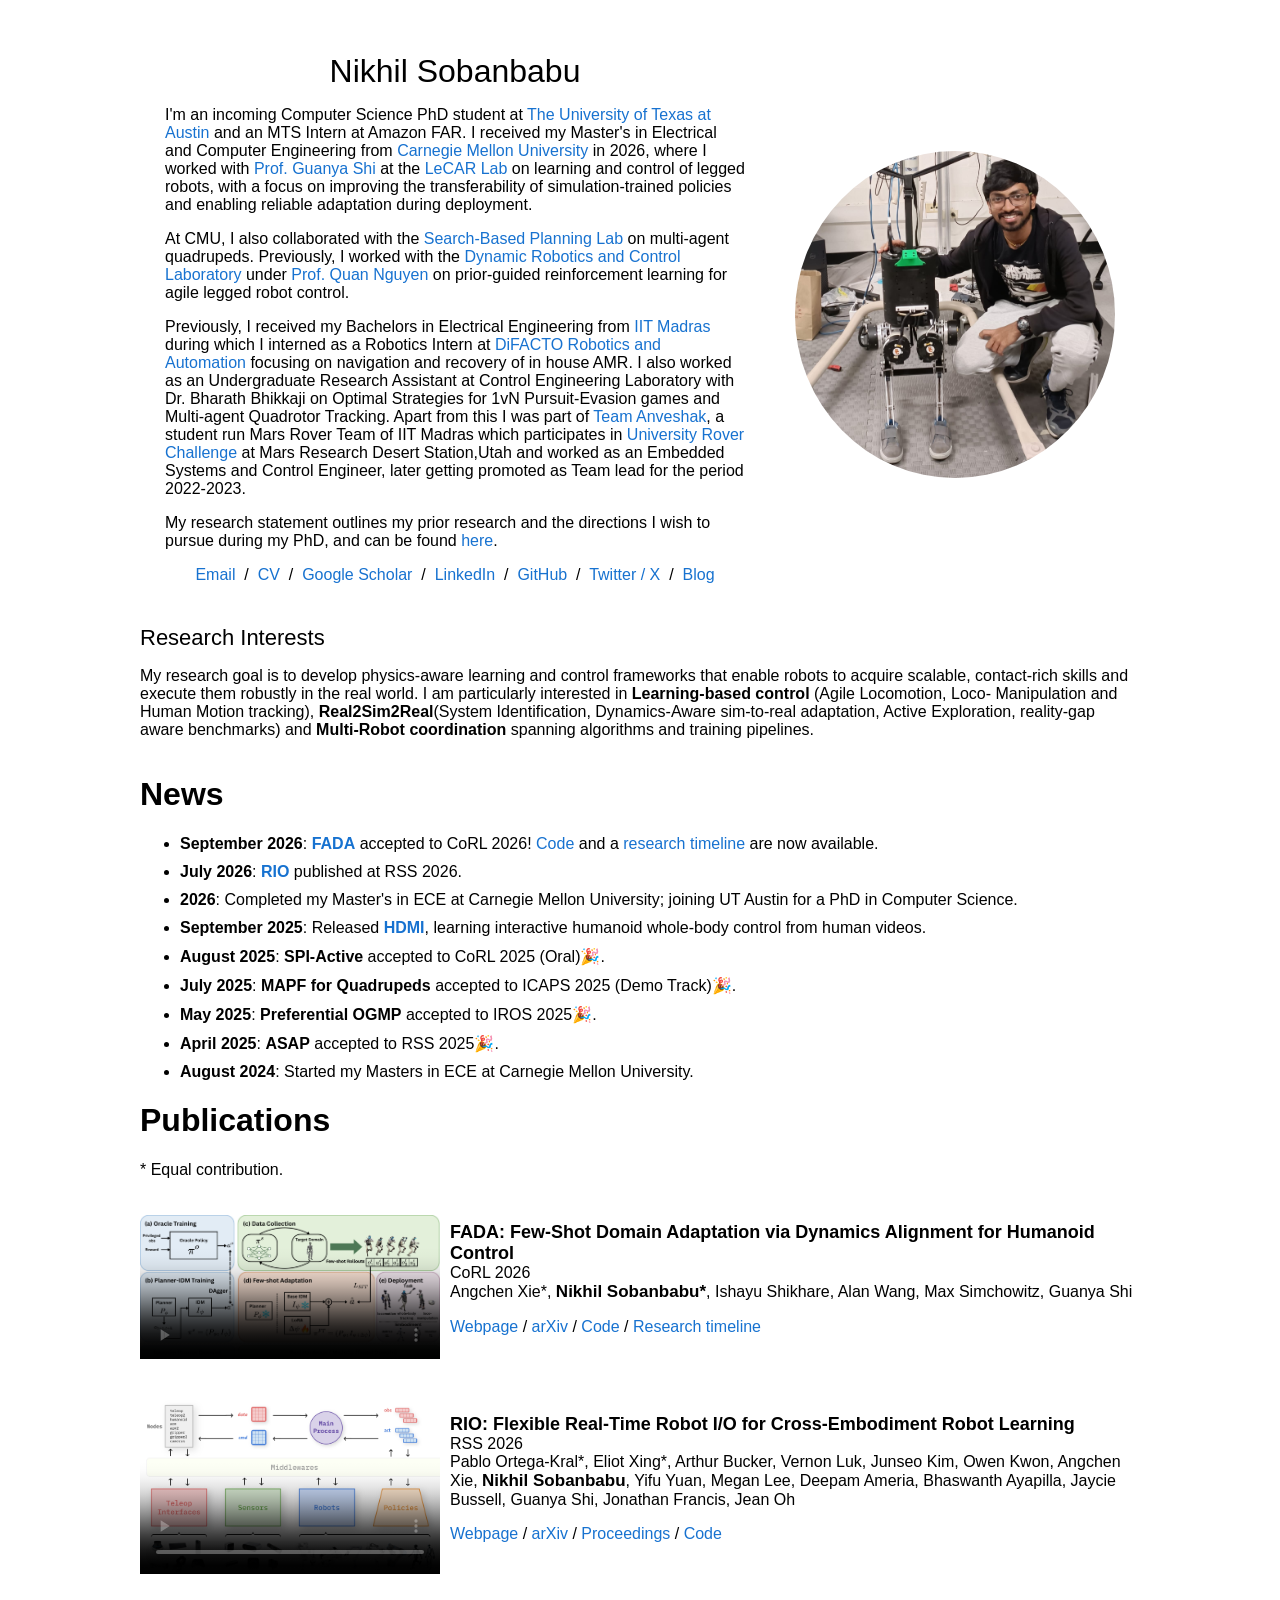
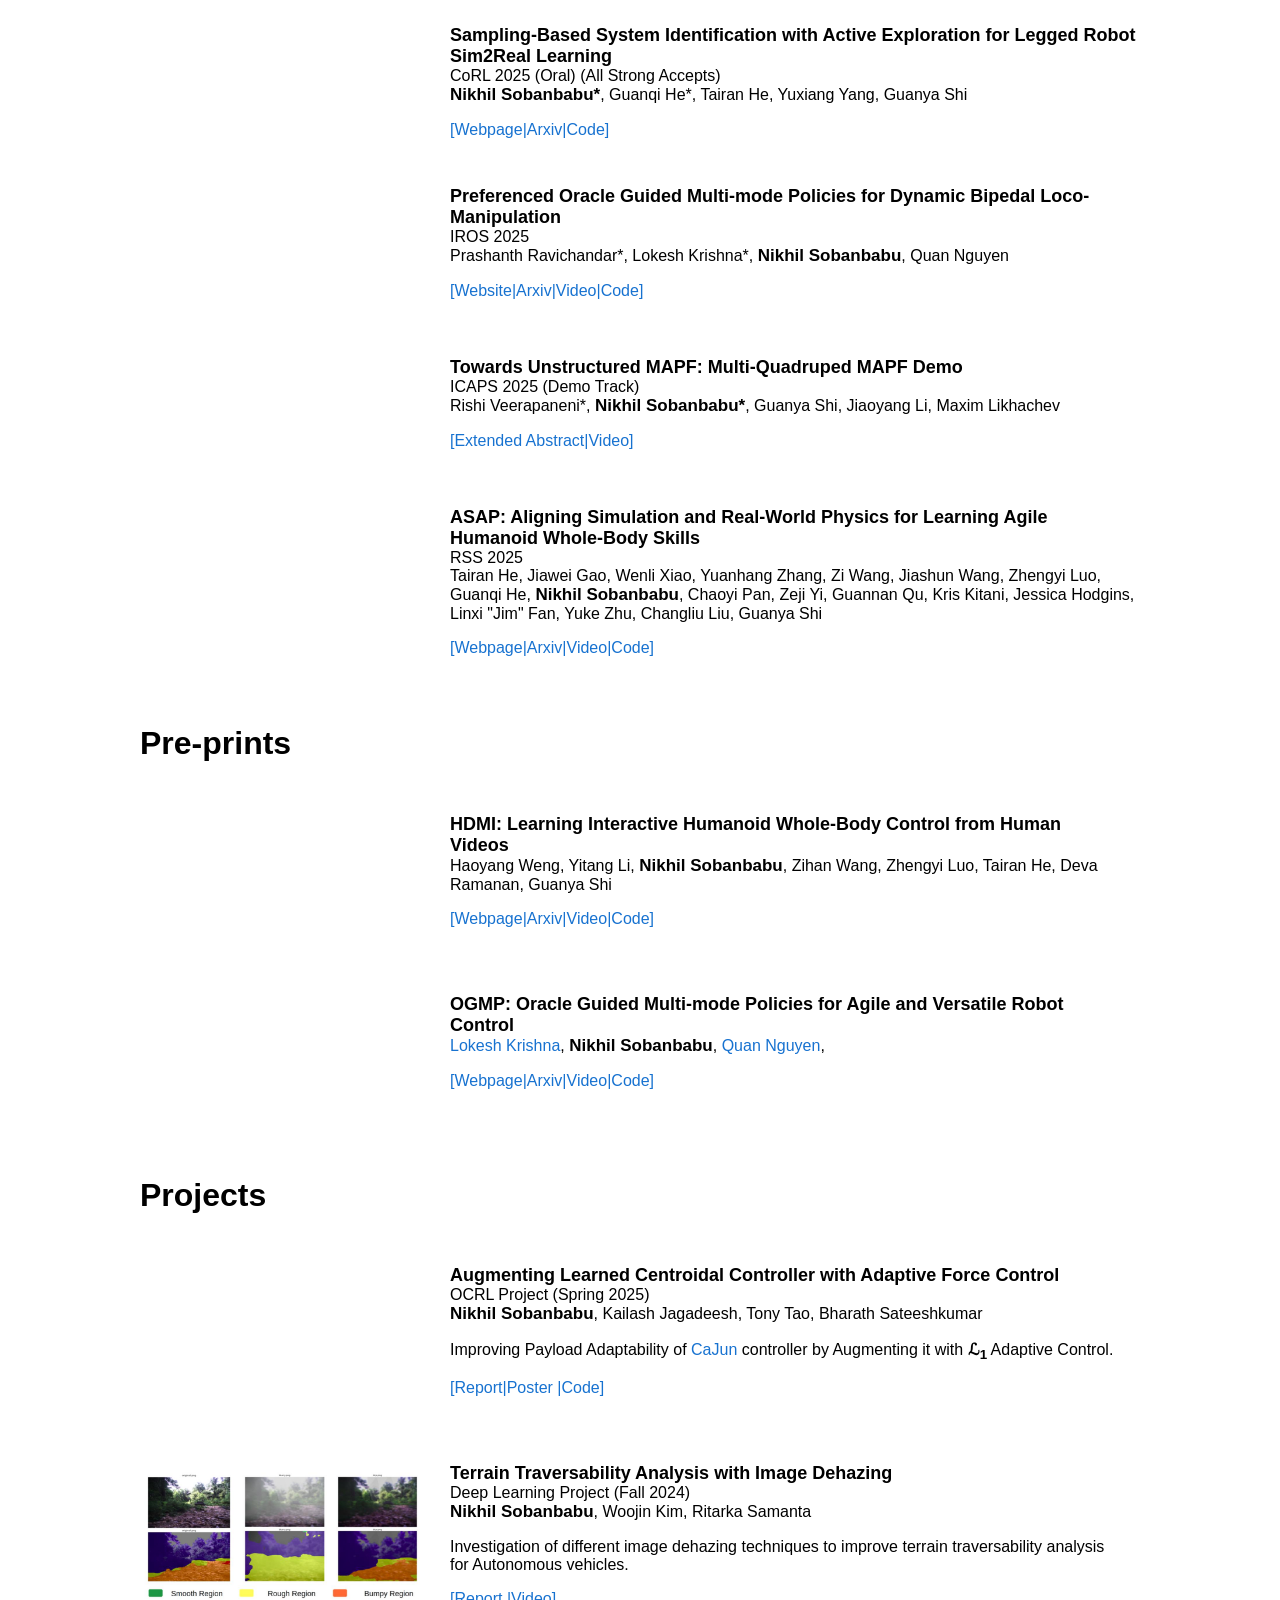
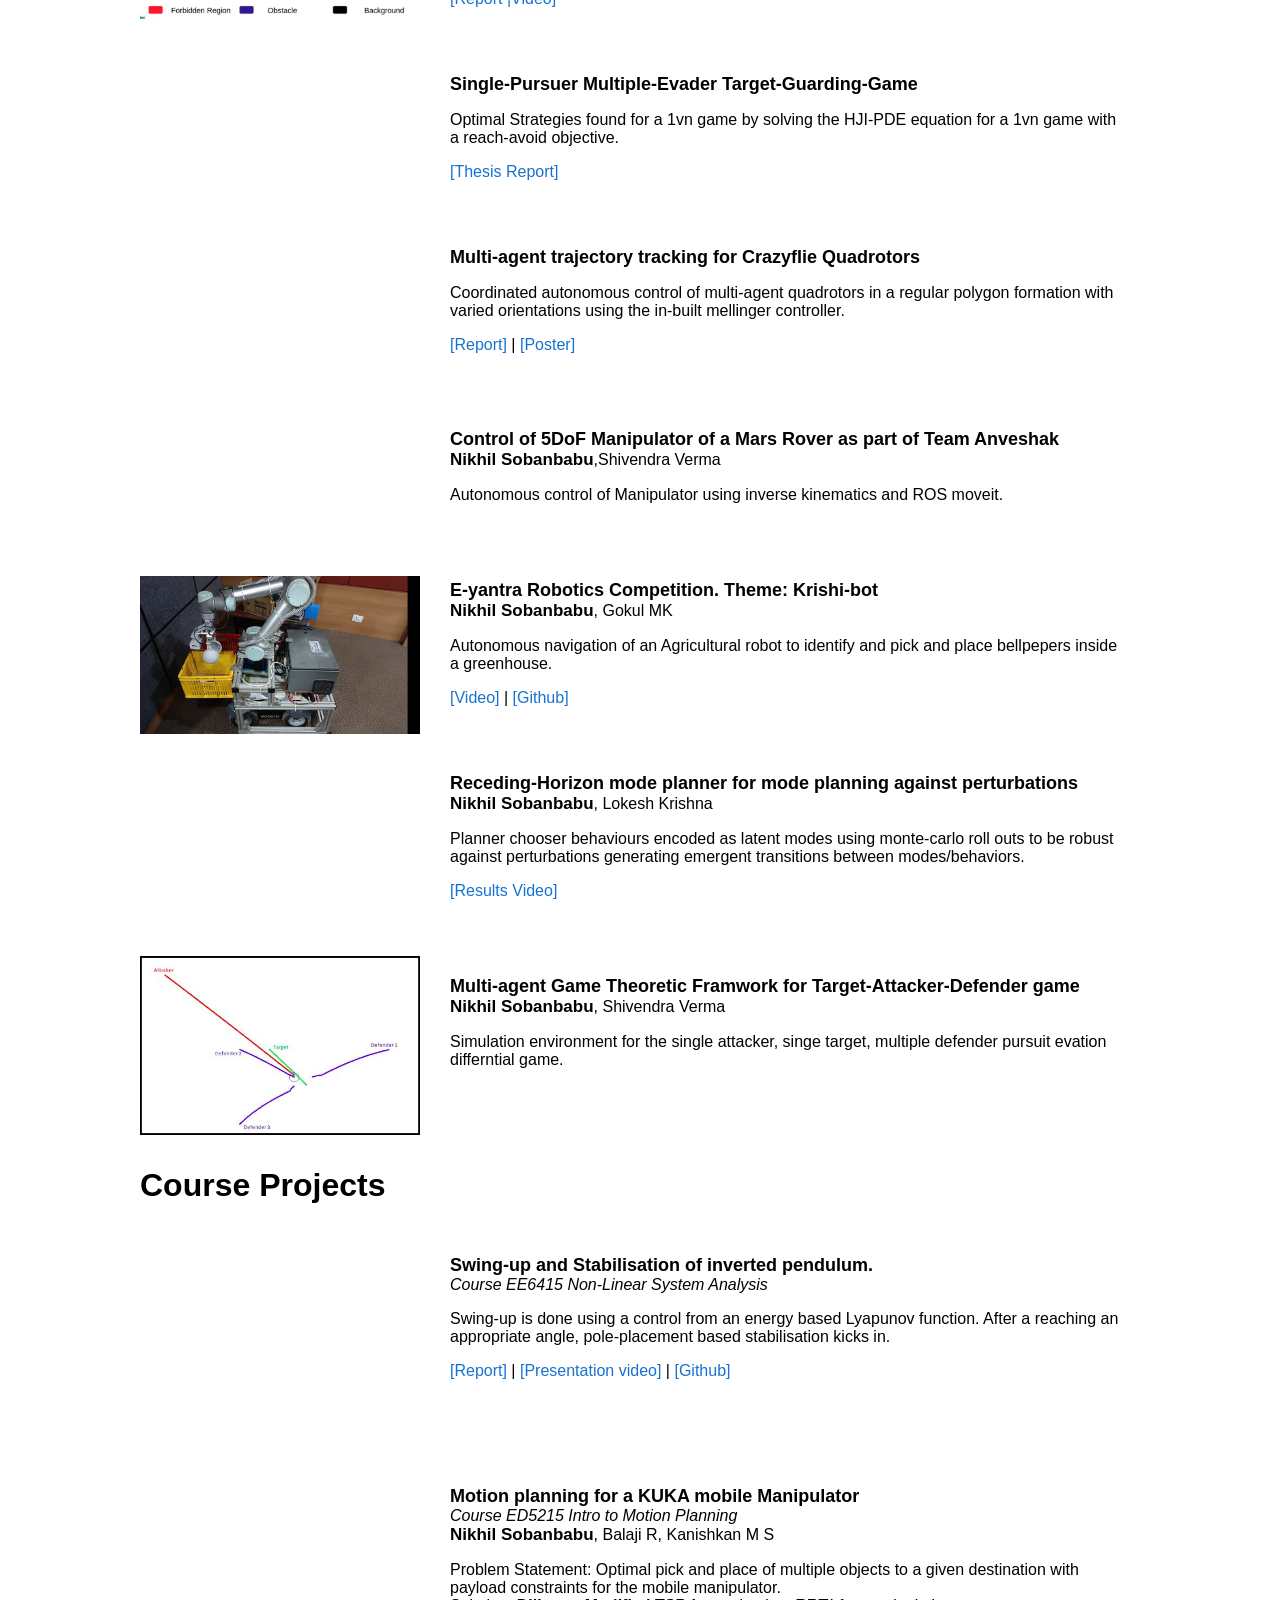
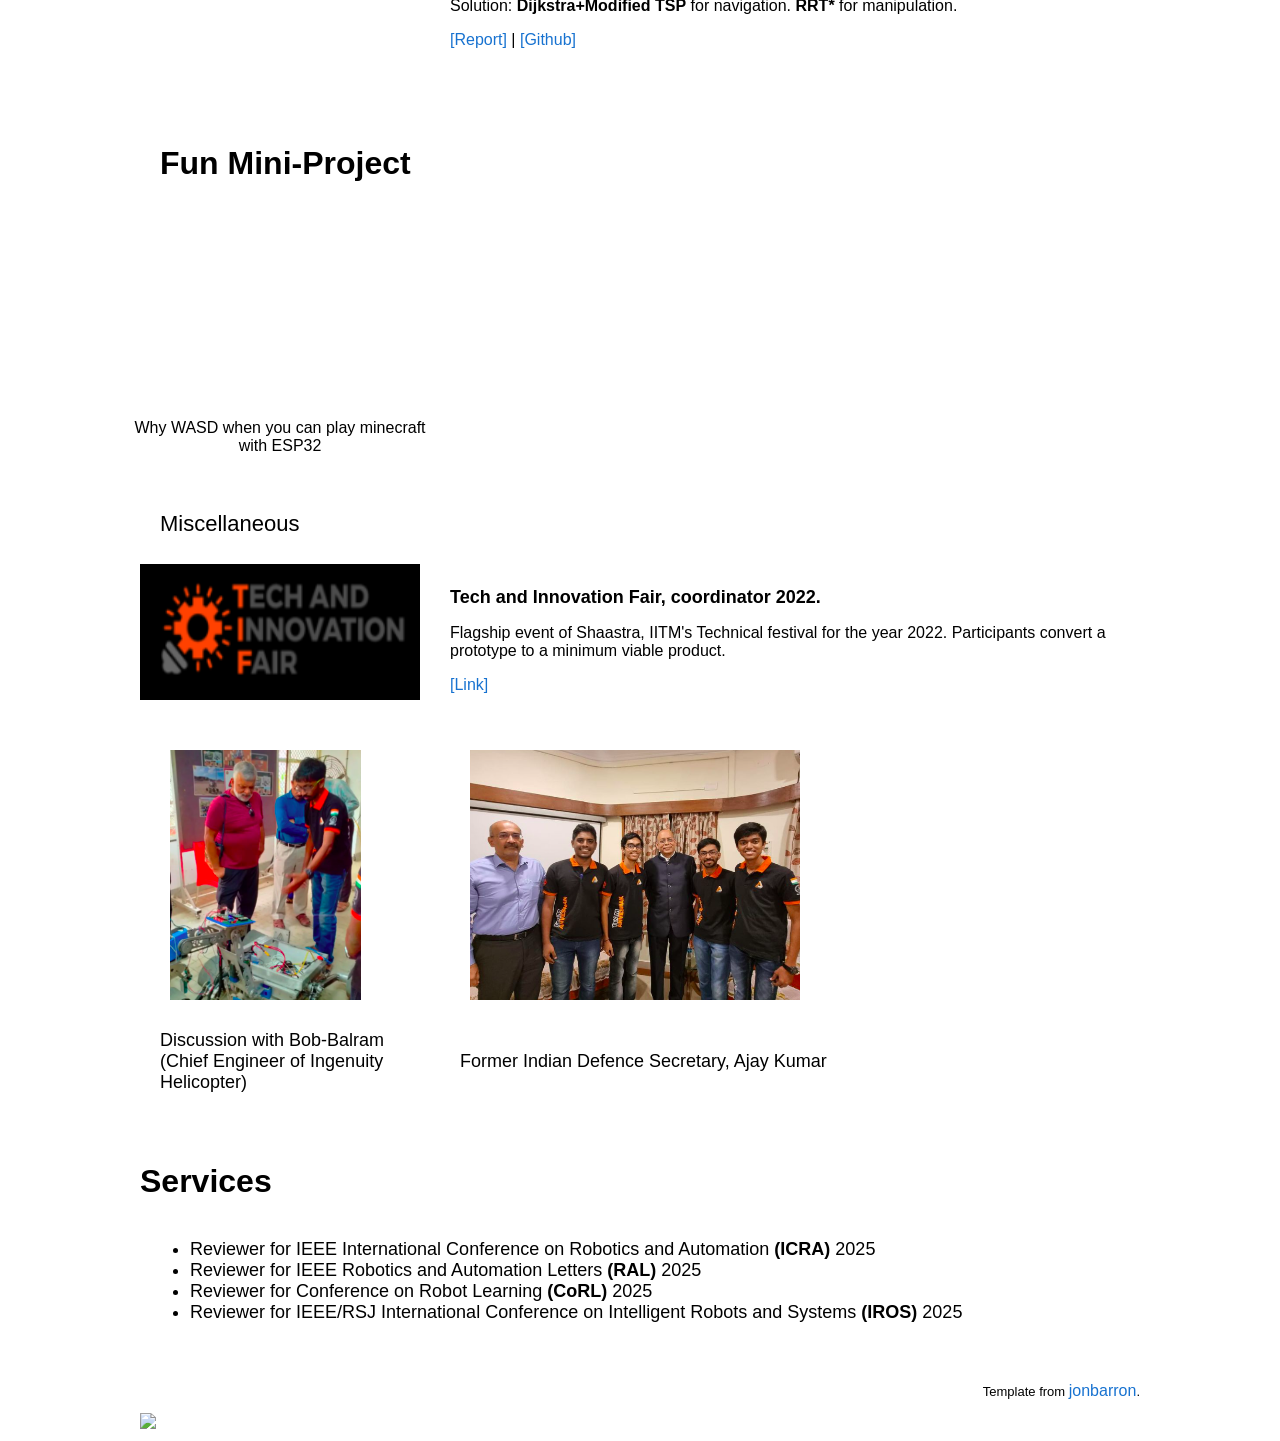
==== commit 4929447f: "Use looping FADA and RIO demonstration videos" ====
--- a/index.html
+++ b/index.html
@@ -96,7 +96,10 @@
       <table style="width:100%;border:0;border-spacing:0;"><tbody>
       <tr bgcolor="#ffffff">
         <td style="padding:20px 0;width:30%;vertical-align:middle">
-          <a href="https://lecar-lab.github.io/FADA-humanoid/"><img src="images/fada-framework.png" alt="FADA framework: oracle training, Planner–IDM distillation, and few-shot adaptation" style="width:100%;height:auto;" loading="lazy"></a>
+          <video autoplay loop muted playsinline controls preload="metadata" poster="images/fada-framework.png" aria-label="FADA humanoid adaptation demonstration" style="display:block;width:100%;height:auto;">
+            <source src="images/fada.mp4" type="video/mp4">
+            <a href="images/fada.mp4">Watch the FADA demonstration.</a>
+          </video>
         </td>
         <td style="padding:20px 0 20px 10px;vertical-align:middle">
           <span class="papertitle">FADA: Few-Shot Domain Adaptation via Dynamics Alignment for Humanoid Control</span>
@@ -107,7 +110,10 @@
       </tr>
       <tr bgcolor="#ffffff">
         <td style="padding:20px 0;width:30%;vertical-align:middle">
-          <a href="https://robot-i-o.github.io/"><img src="images/rio-overview.png" alt="RIO framework for robot control, teleoperation, data collection, and policy deployment across embodiments" style="width:100%;height:auto;" loading="lazy"></a>
+          <video autoplay loop muted playsinline controls preload="metadata" poster="images/rio-overview.png" aria-label="RIO cross-embodiment robot learning demonstration" style="display:block;width:100%;height:auto;">
+            <source src="images/rio.mp4" type="video/mp4">
+            <a href="images/rio.mp4">Watch the RIO demonstration.</a>
+          </video>
         </td>
         <td style="padding:20px 0 20px 10px;vertical-align:middle">
           <span class="papertitle">RIO: Flexible Real-Time Robot I/O for Cross-Embodiment Robot Learning</span>
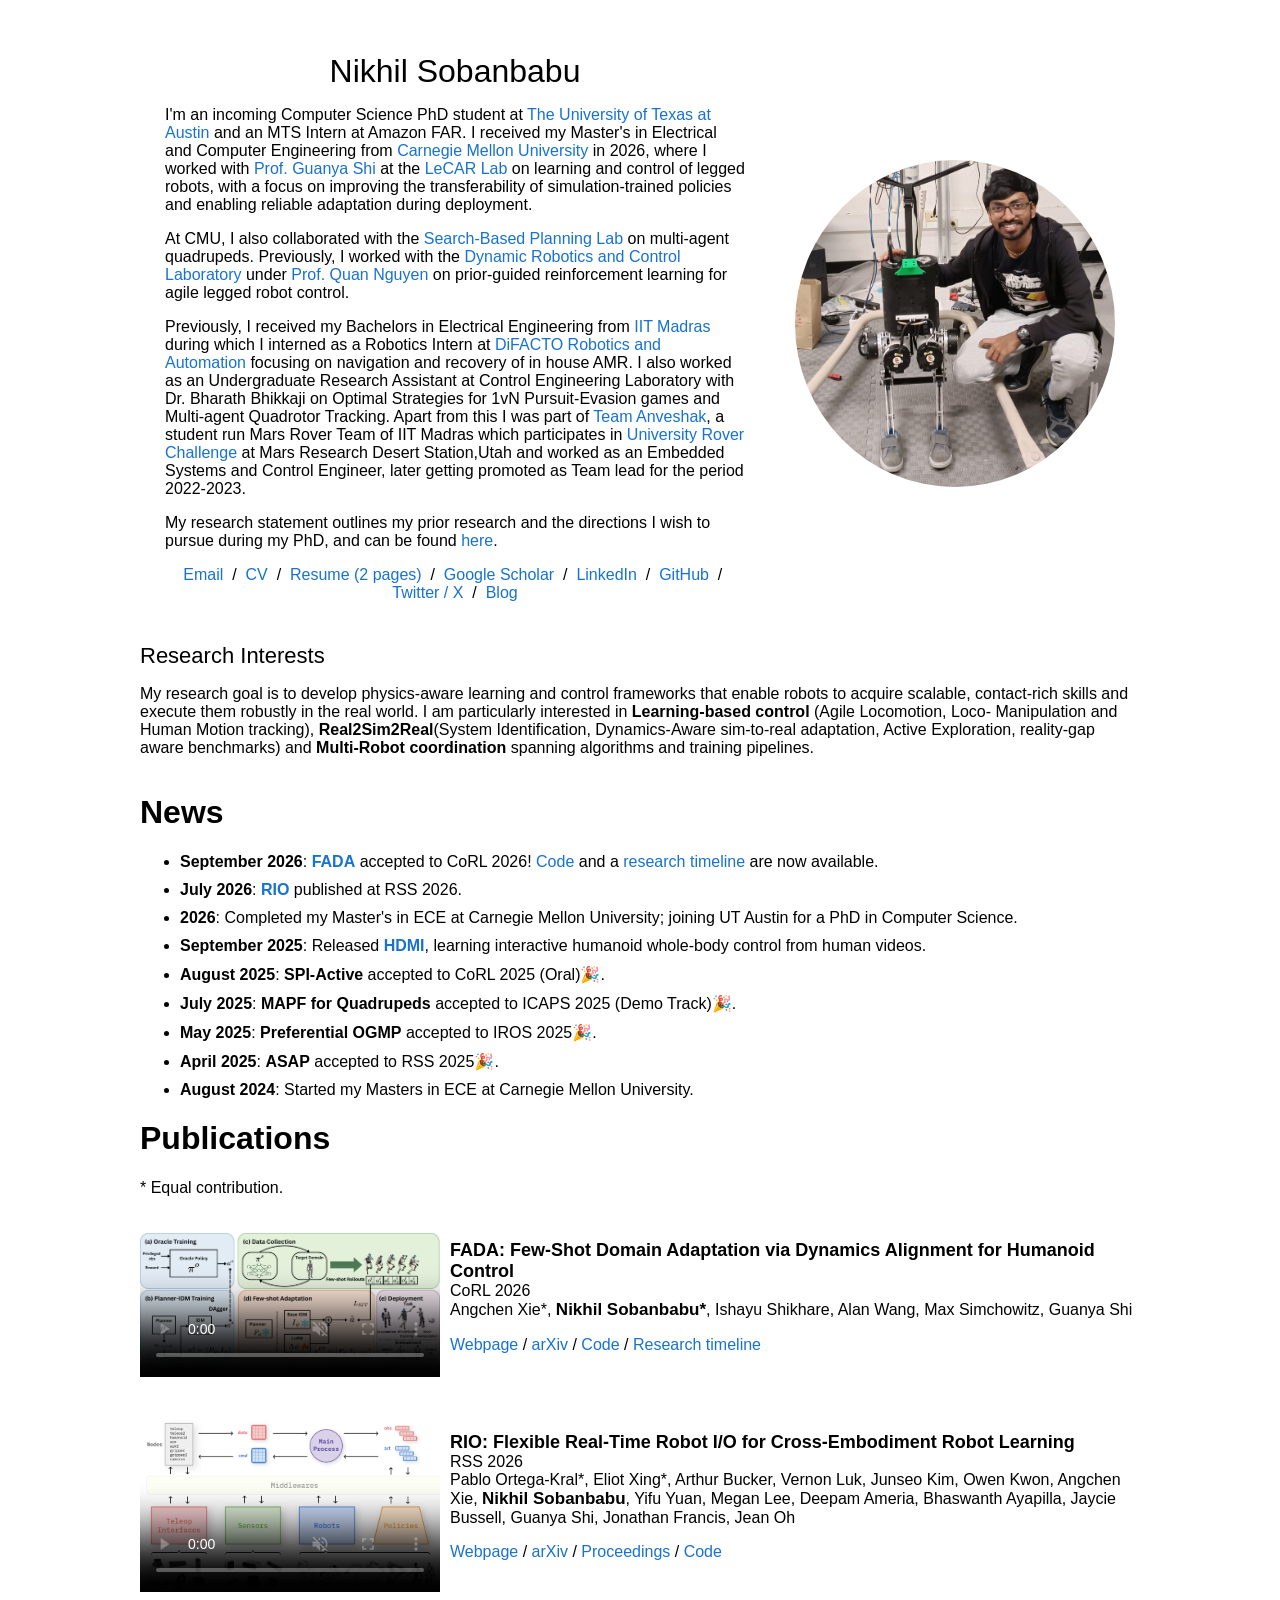
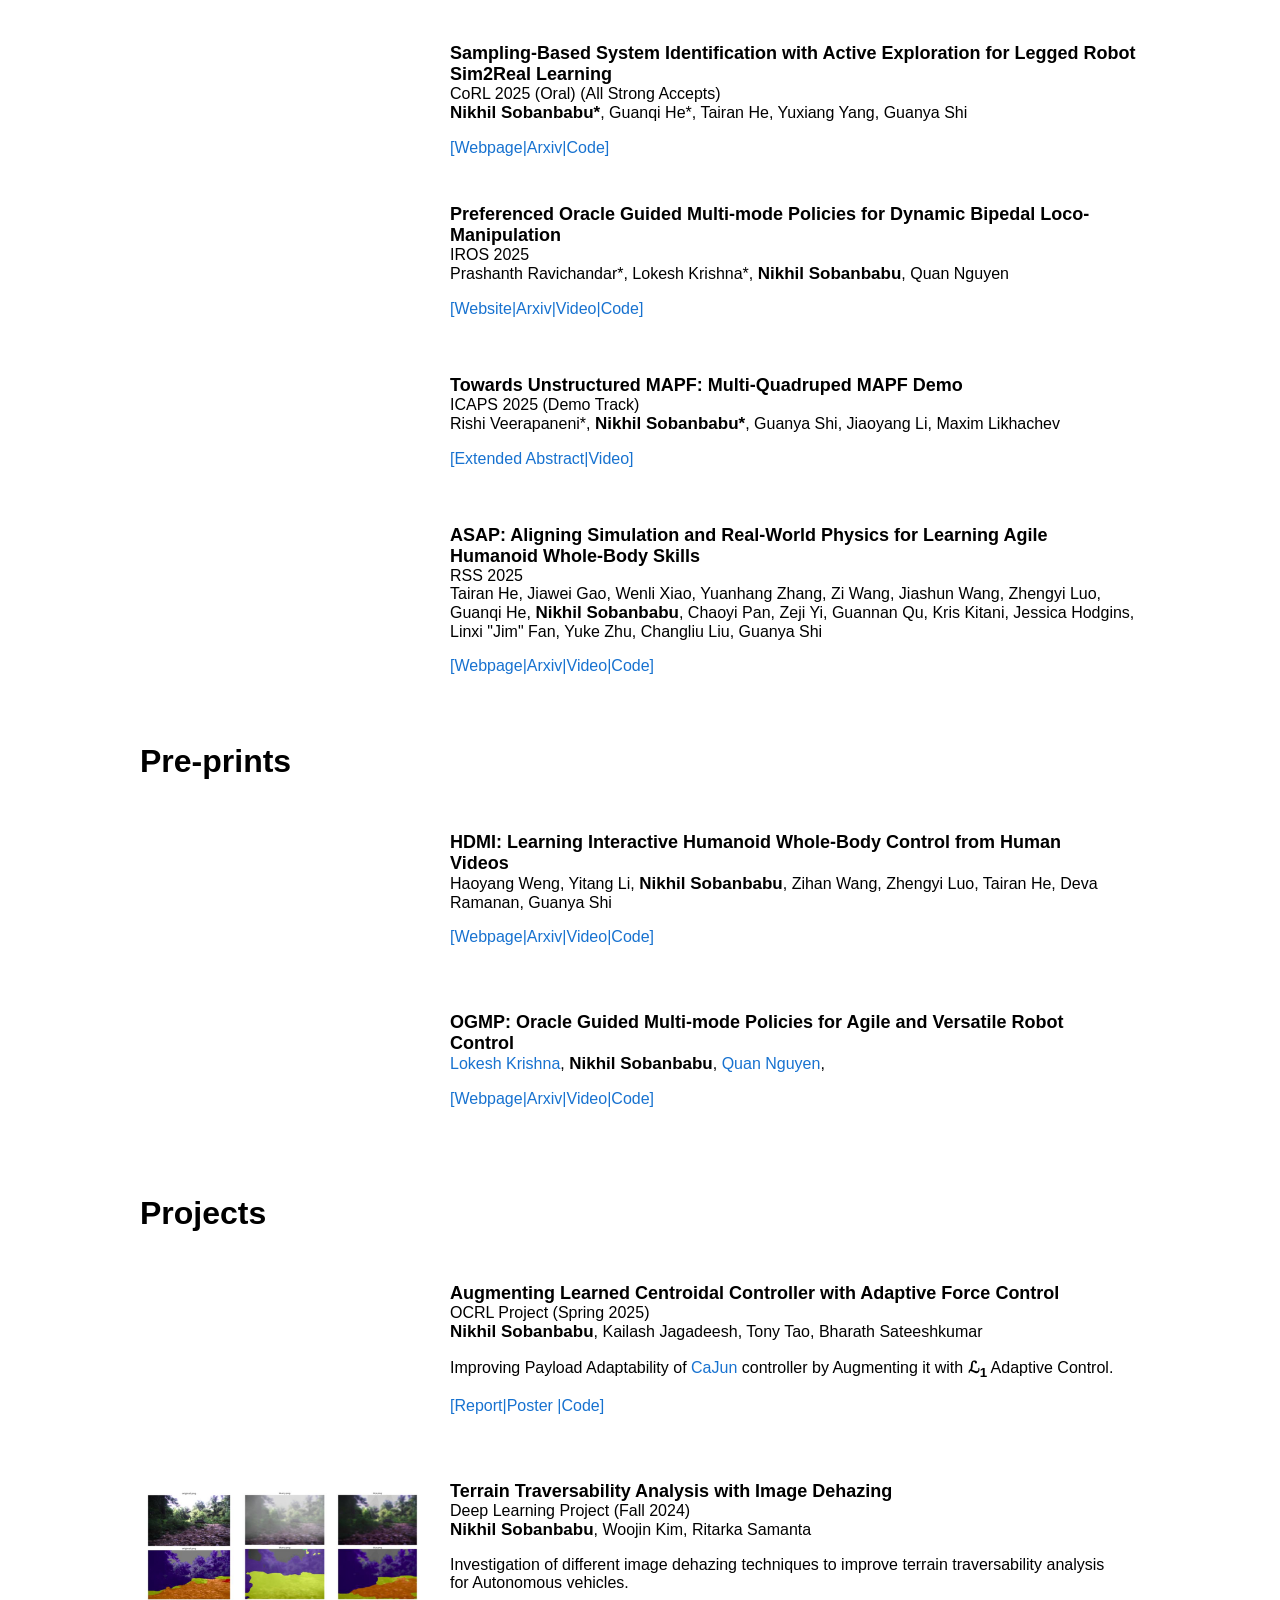
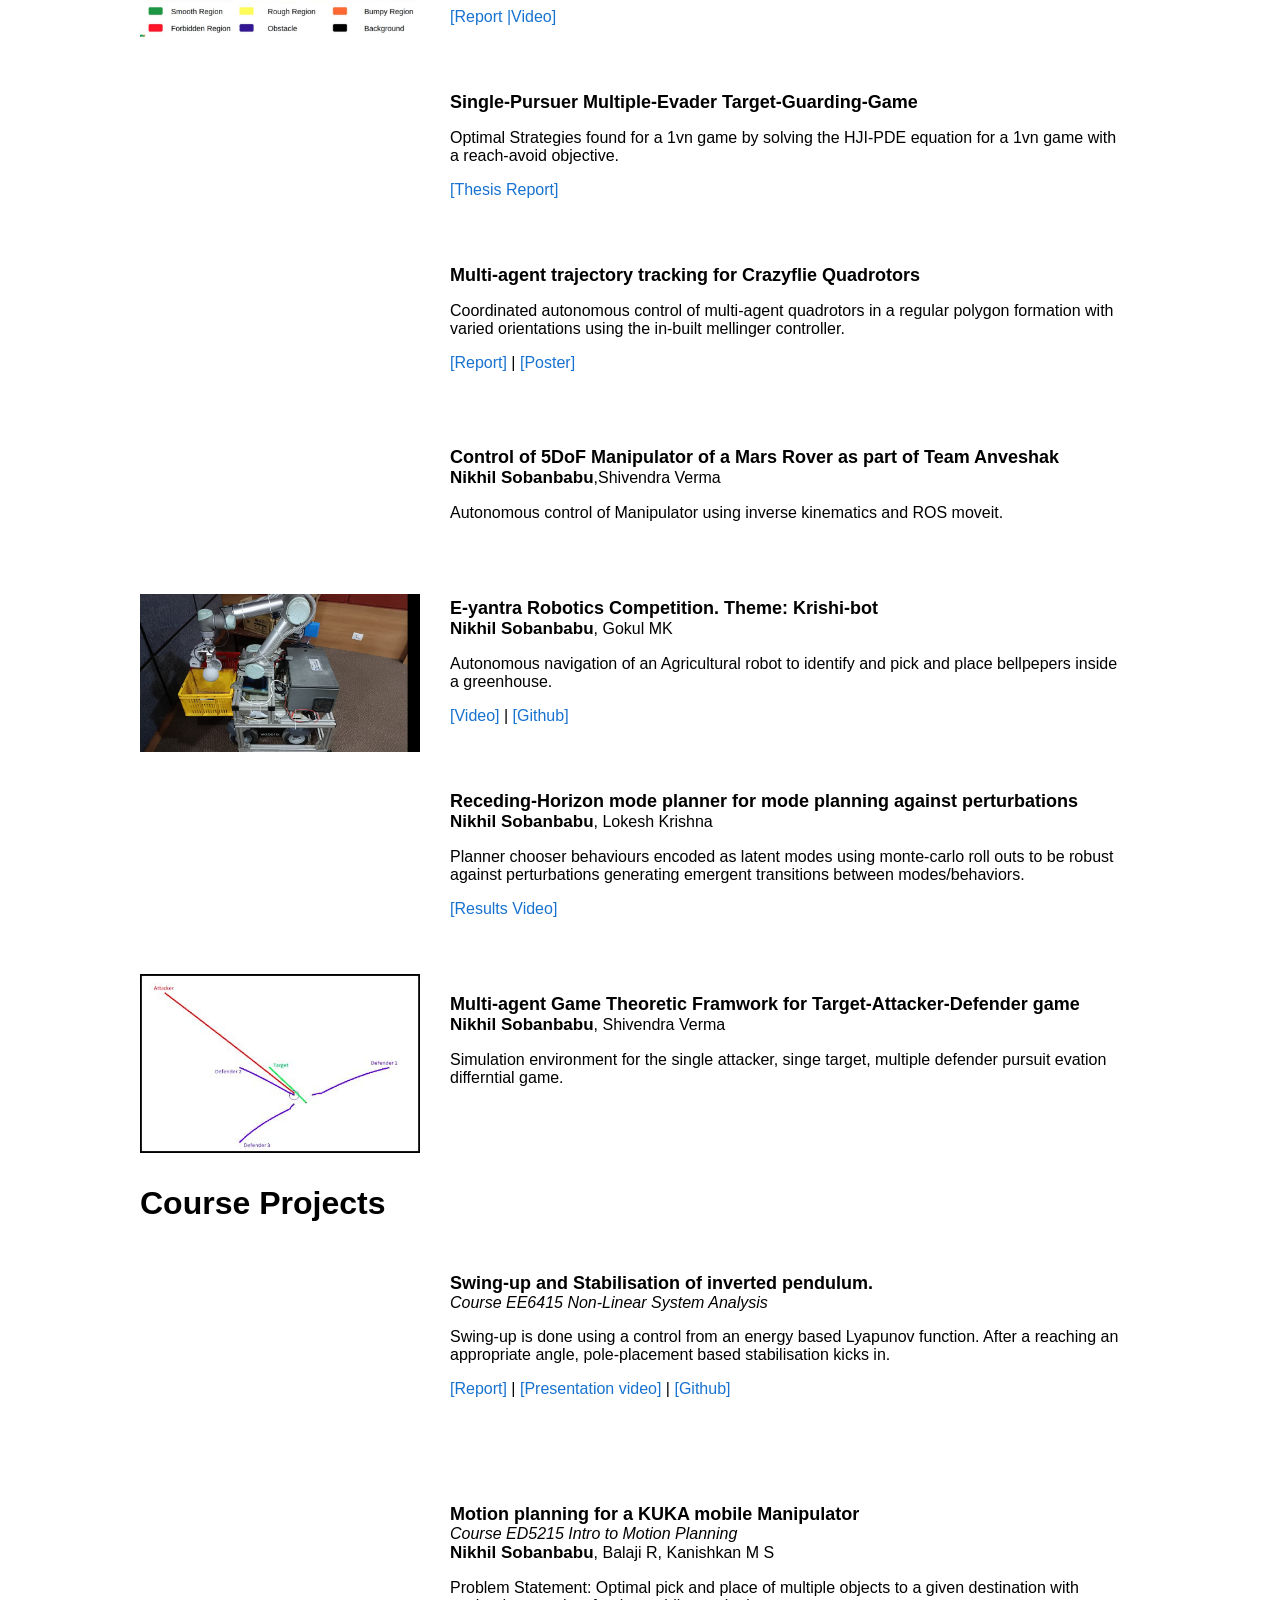
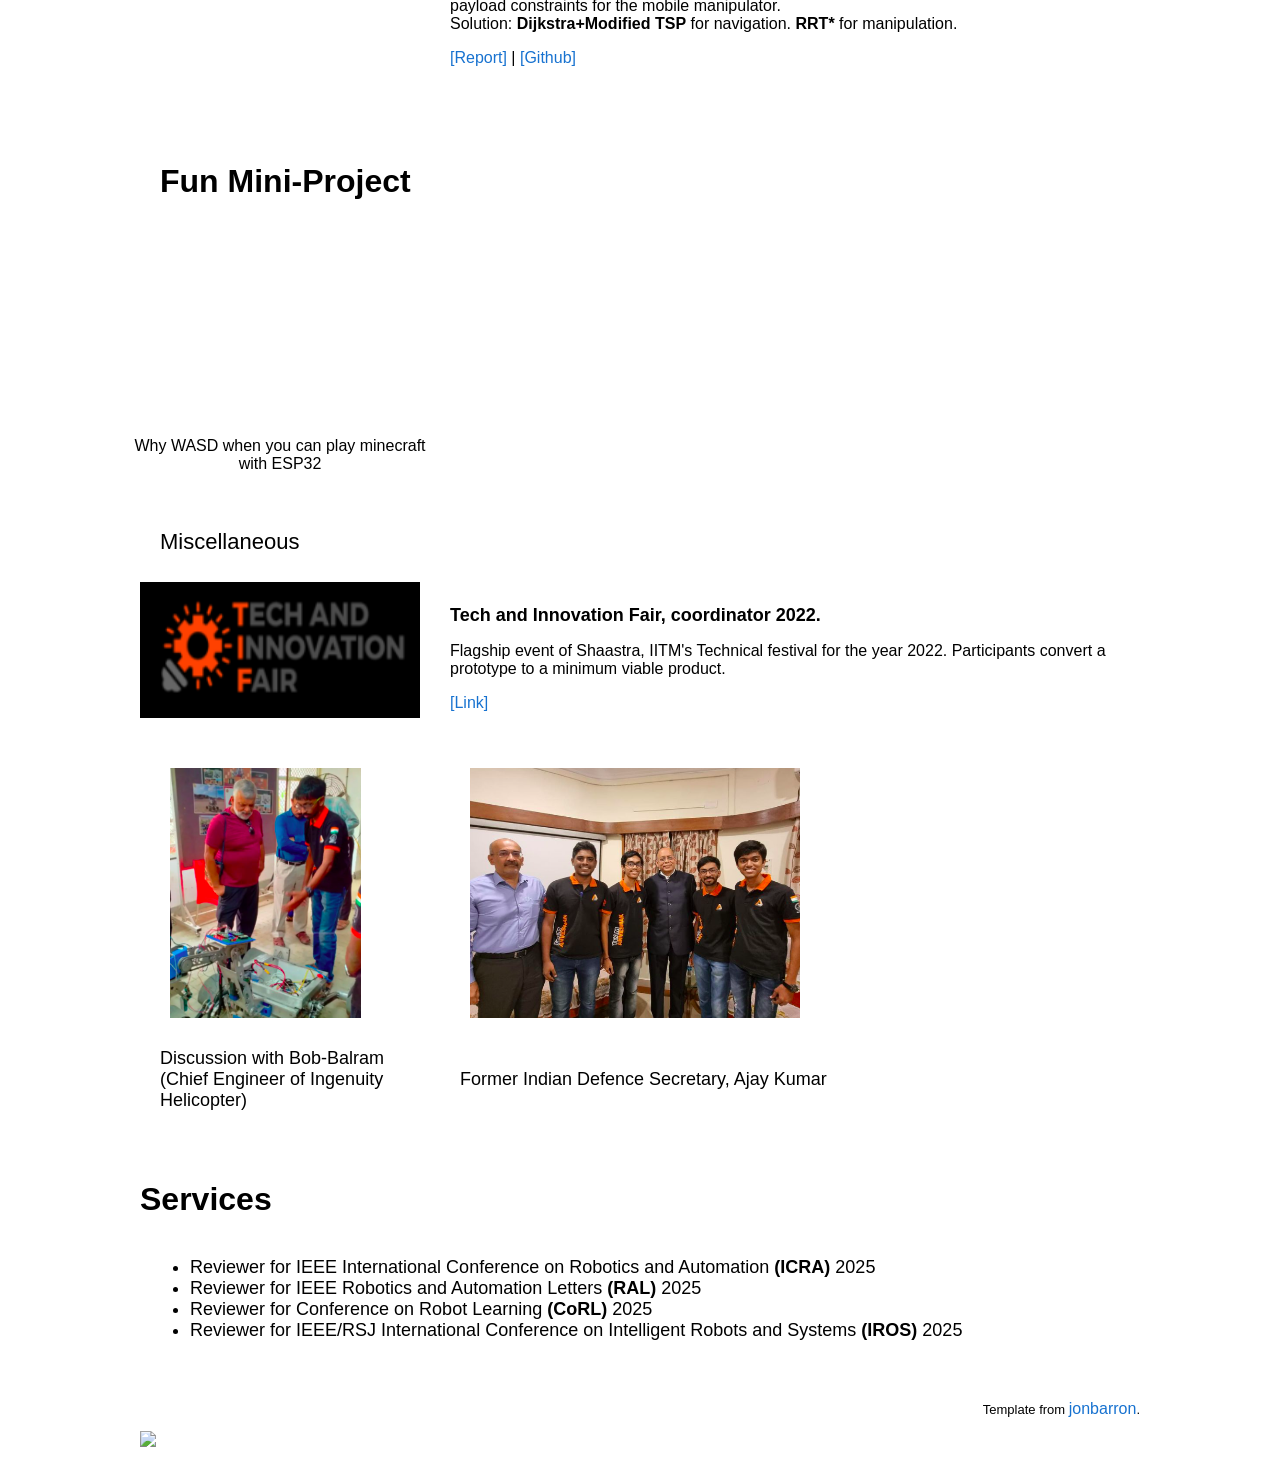
==== commit be116eab: "Publish updated CV and two-page resume without phone numbers" ====
--- a/index.html
+++ b/index.html
@@ -34,6 +34,7 @@
                 <p style="text-align:center">
                   <a href="mailto:nikhilsobanbabu@gmail.com">Email</a> &nbsp;/&nbsp;
                   <a href="data/CV_nik.pdf">CV</a> &nbsp;/&nbsp;
+                  <a href="data/resume_nik.pdf">Resume (2 pages)</a> &nbsp;/&nbsp;
                   <a href="https://scholar.google.com/citations?user=Hr6MQpkAAAAJ&amp;hl=en">Google Scholar</a> &nbsp;/&nbsp;
 				  <a href="https://www.linkedin.com/in/nikhilsobanbabu/">LinkedIn</a> &nbsp;/&nbsp;
                   <a href="https://github.com/Nike353">GitHub</a> &nbsp;/&nbsp;
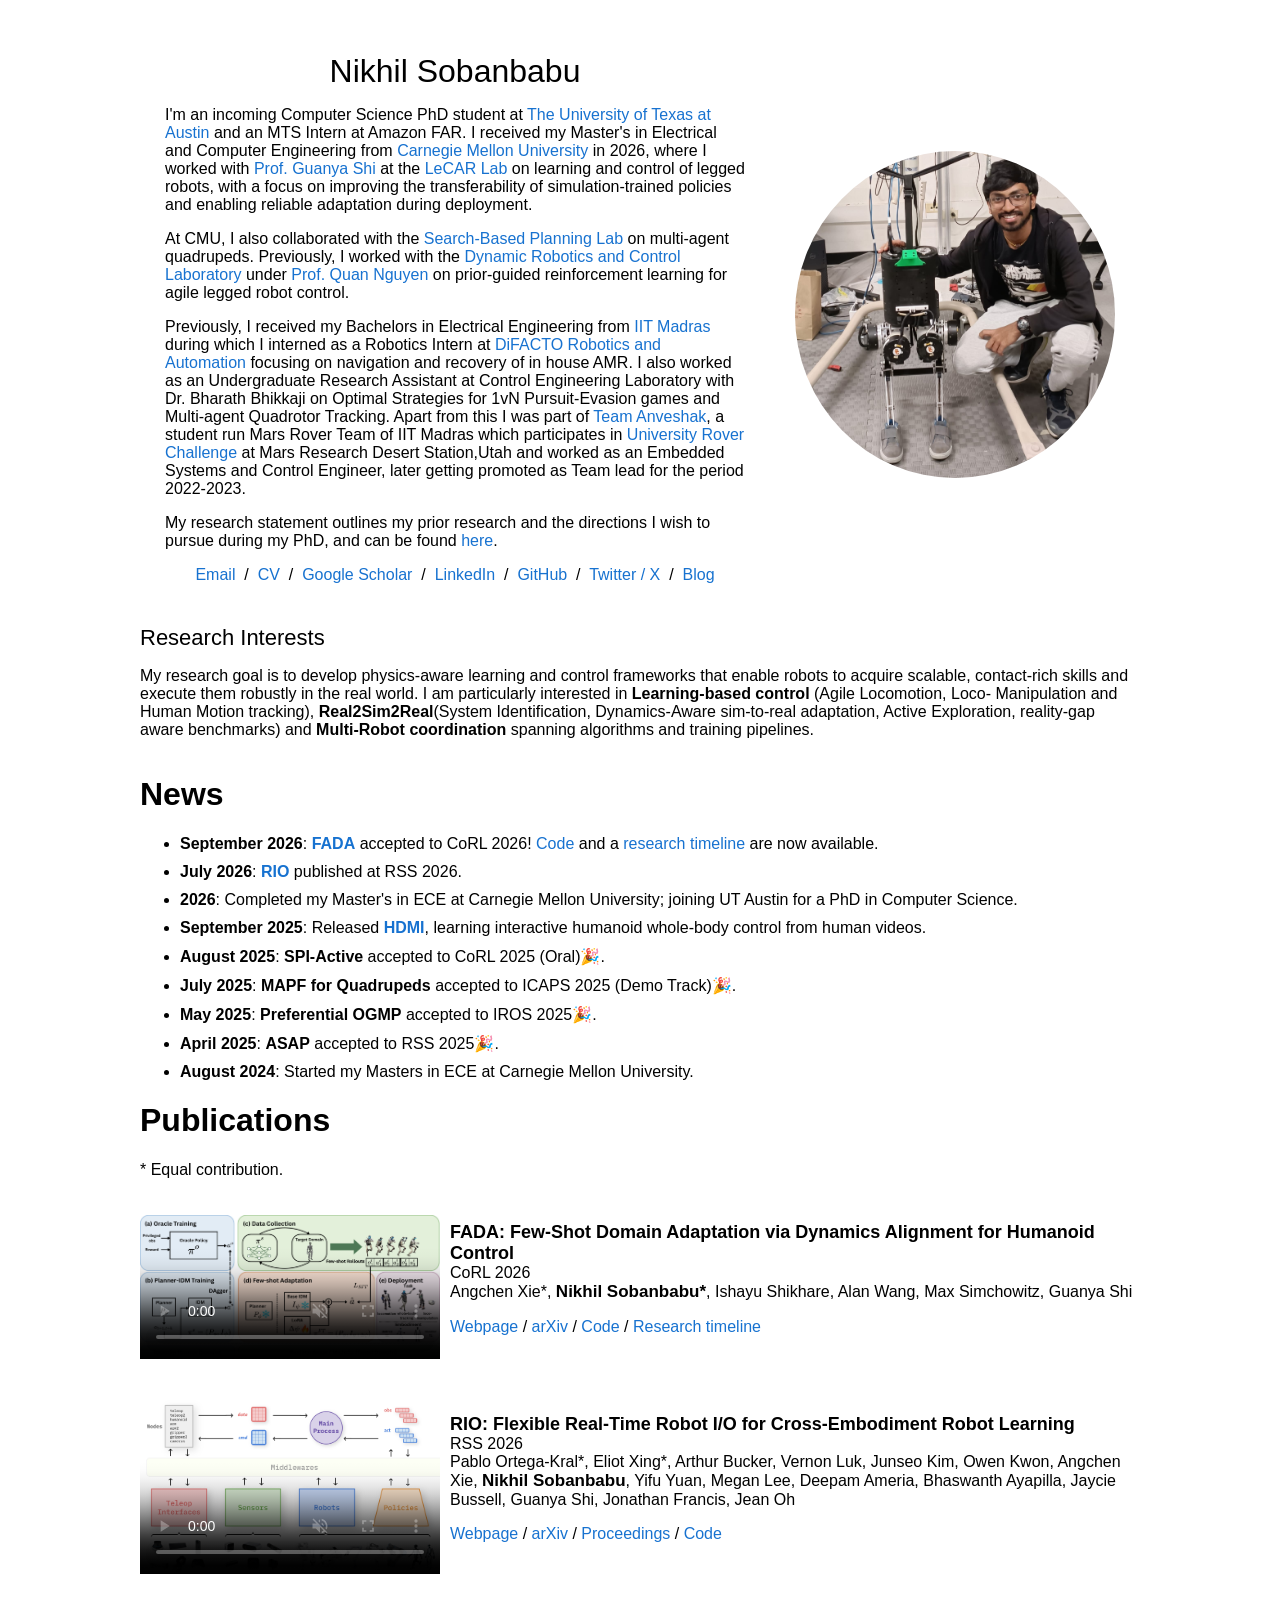
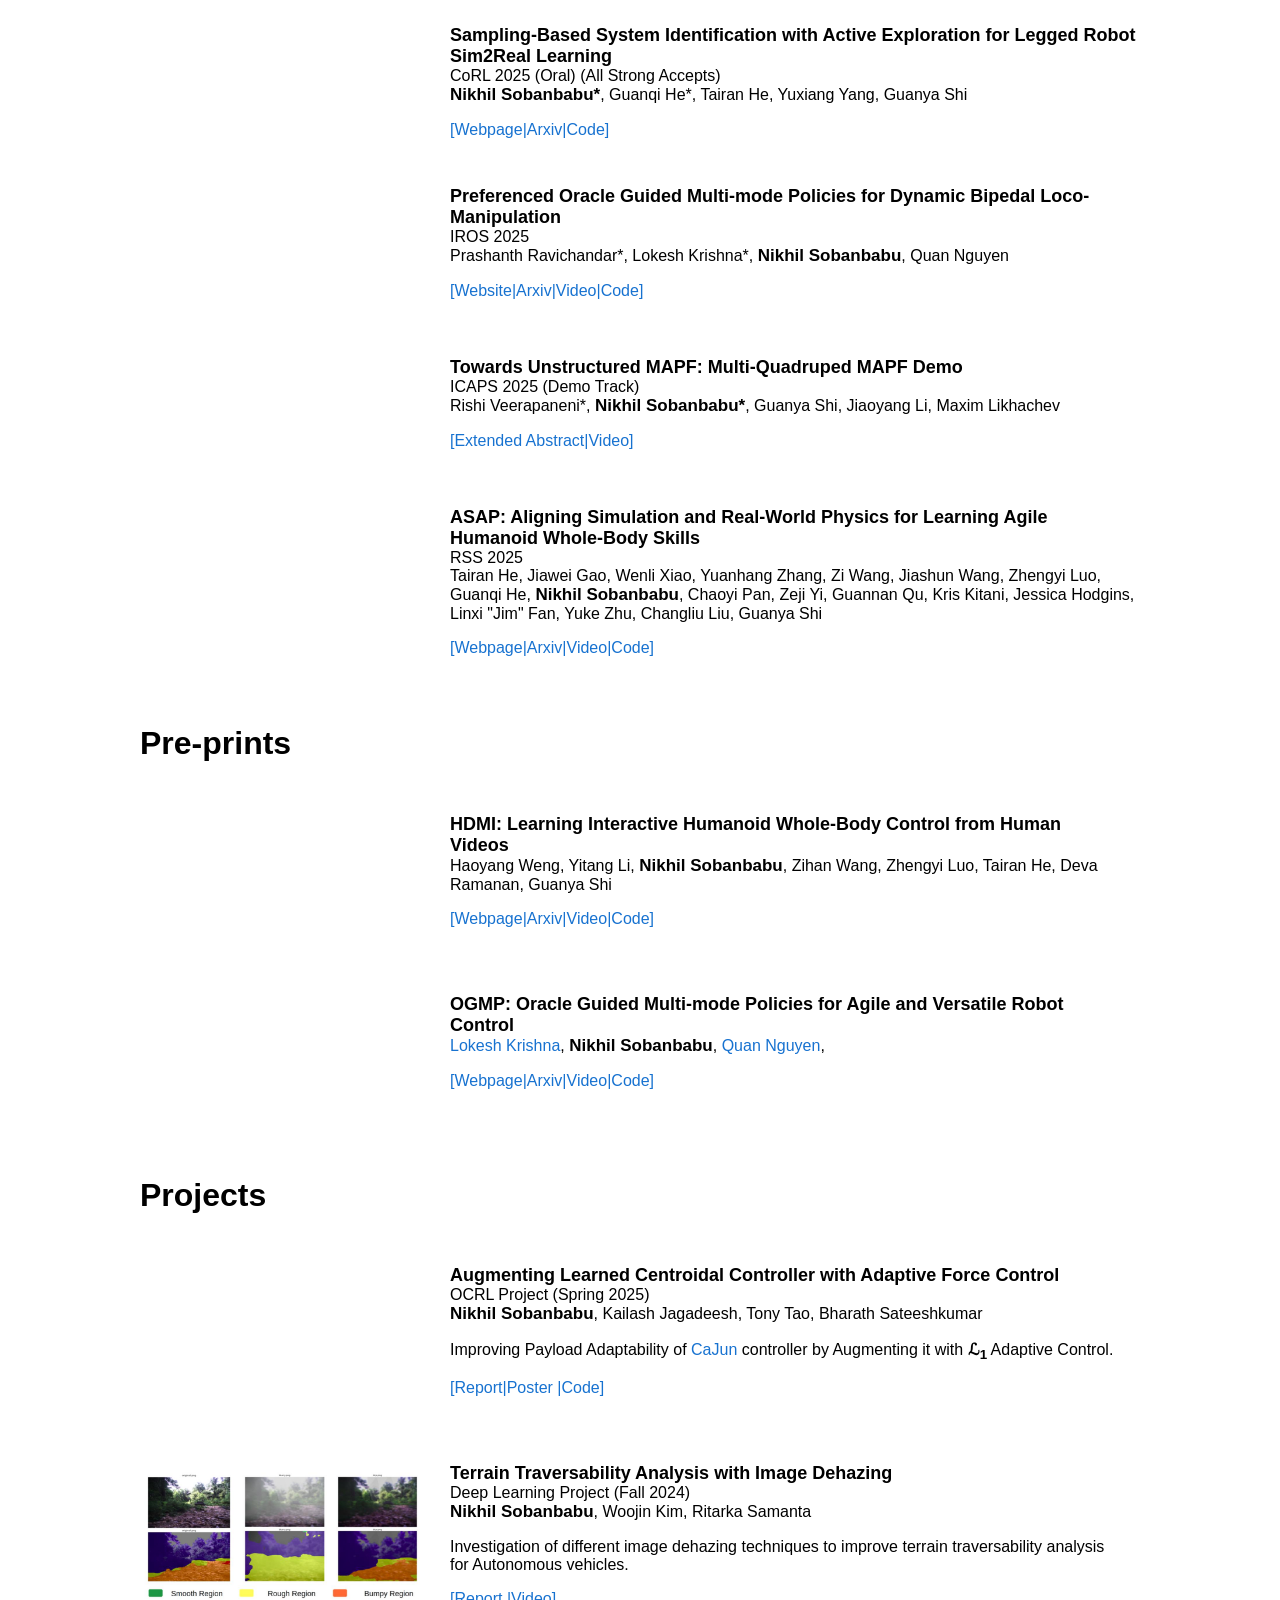
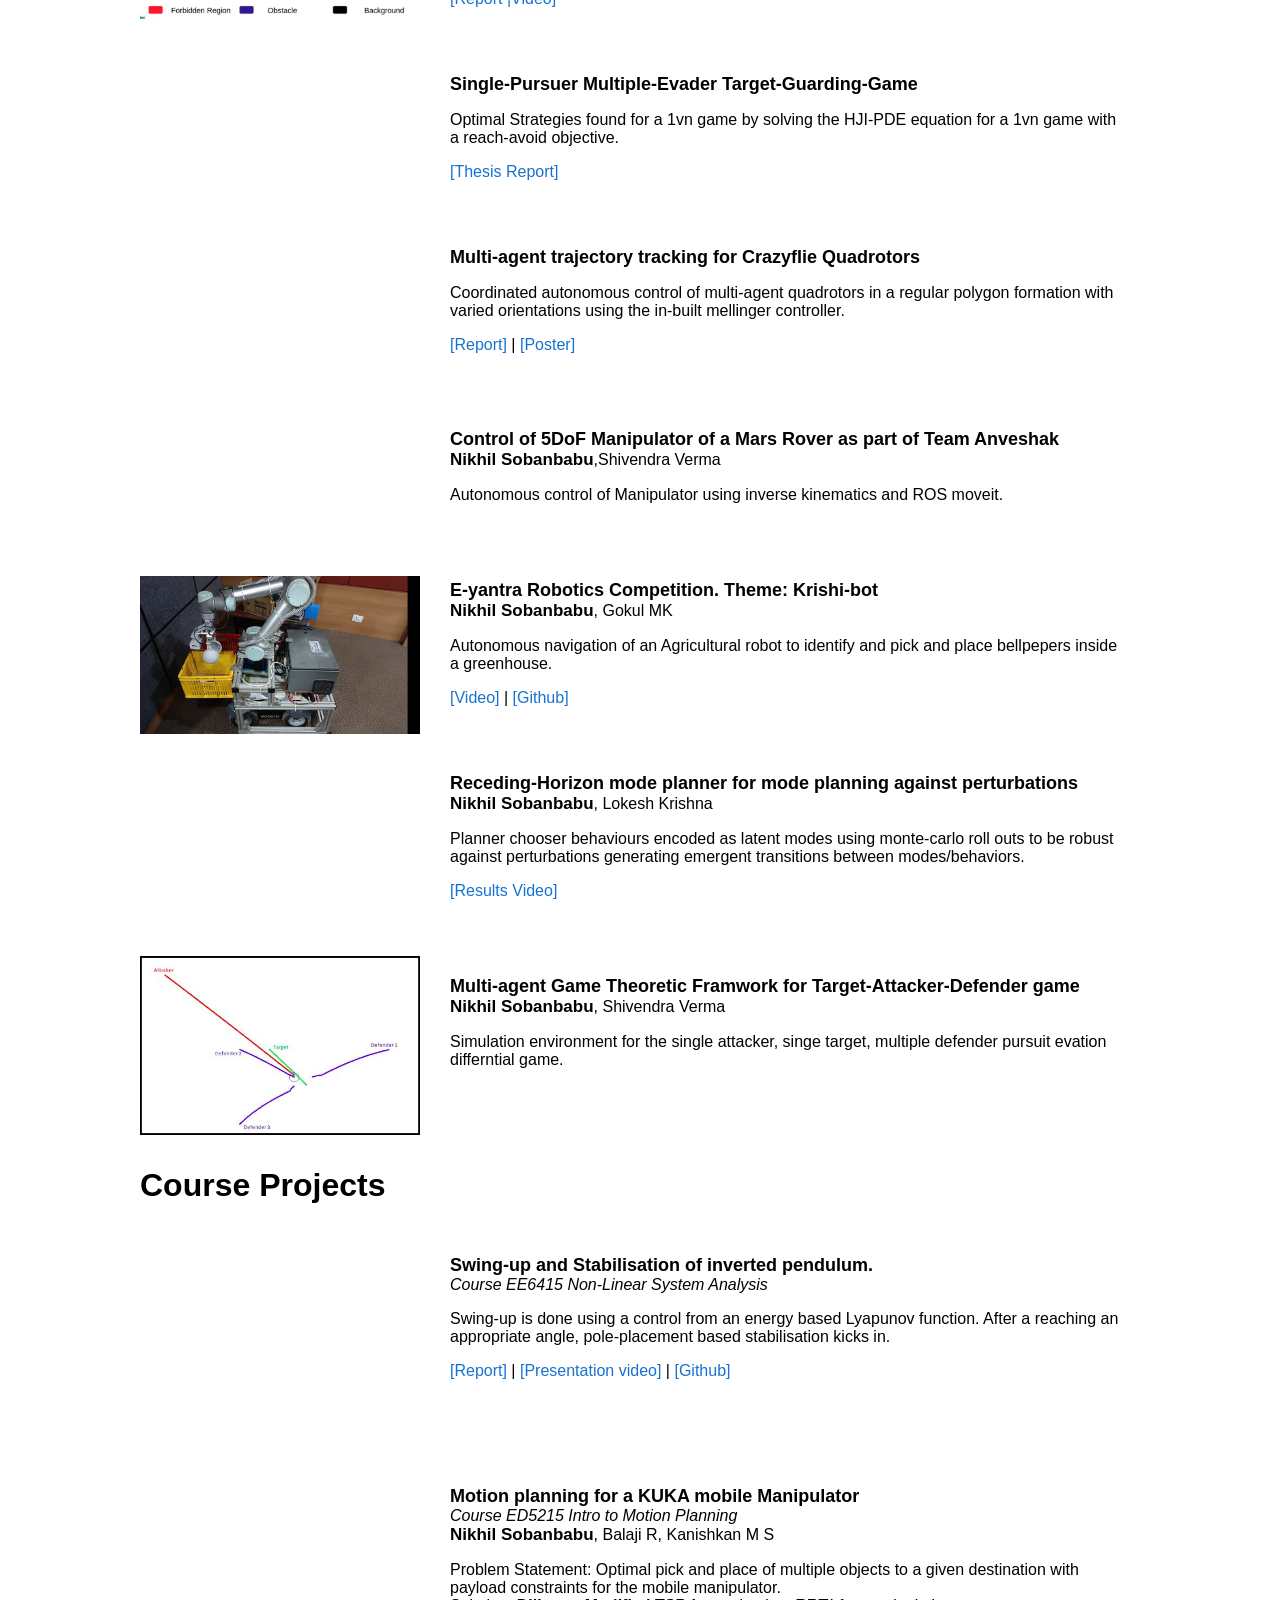
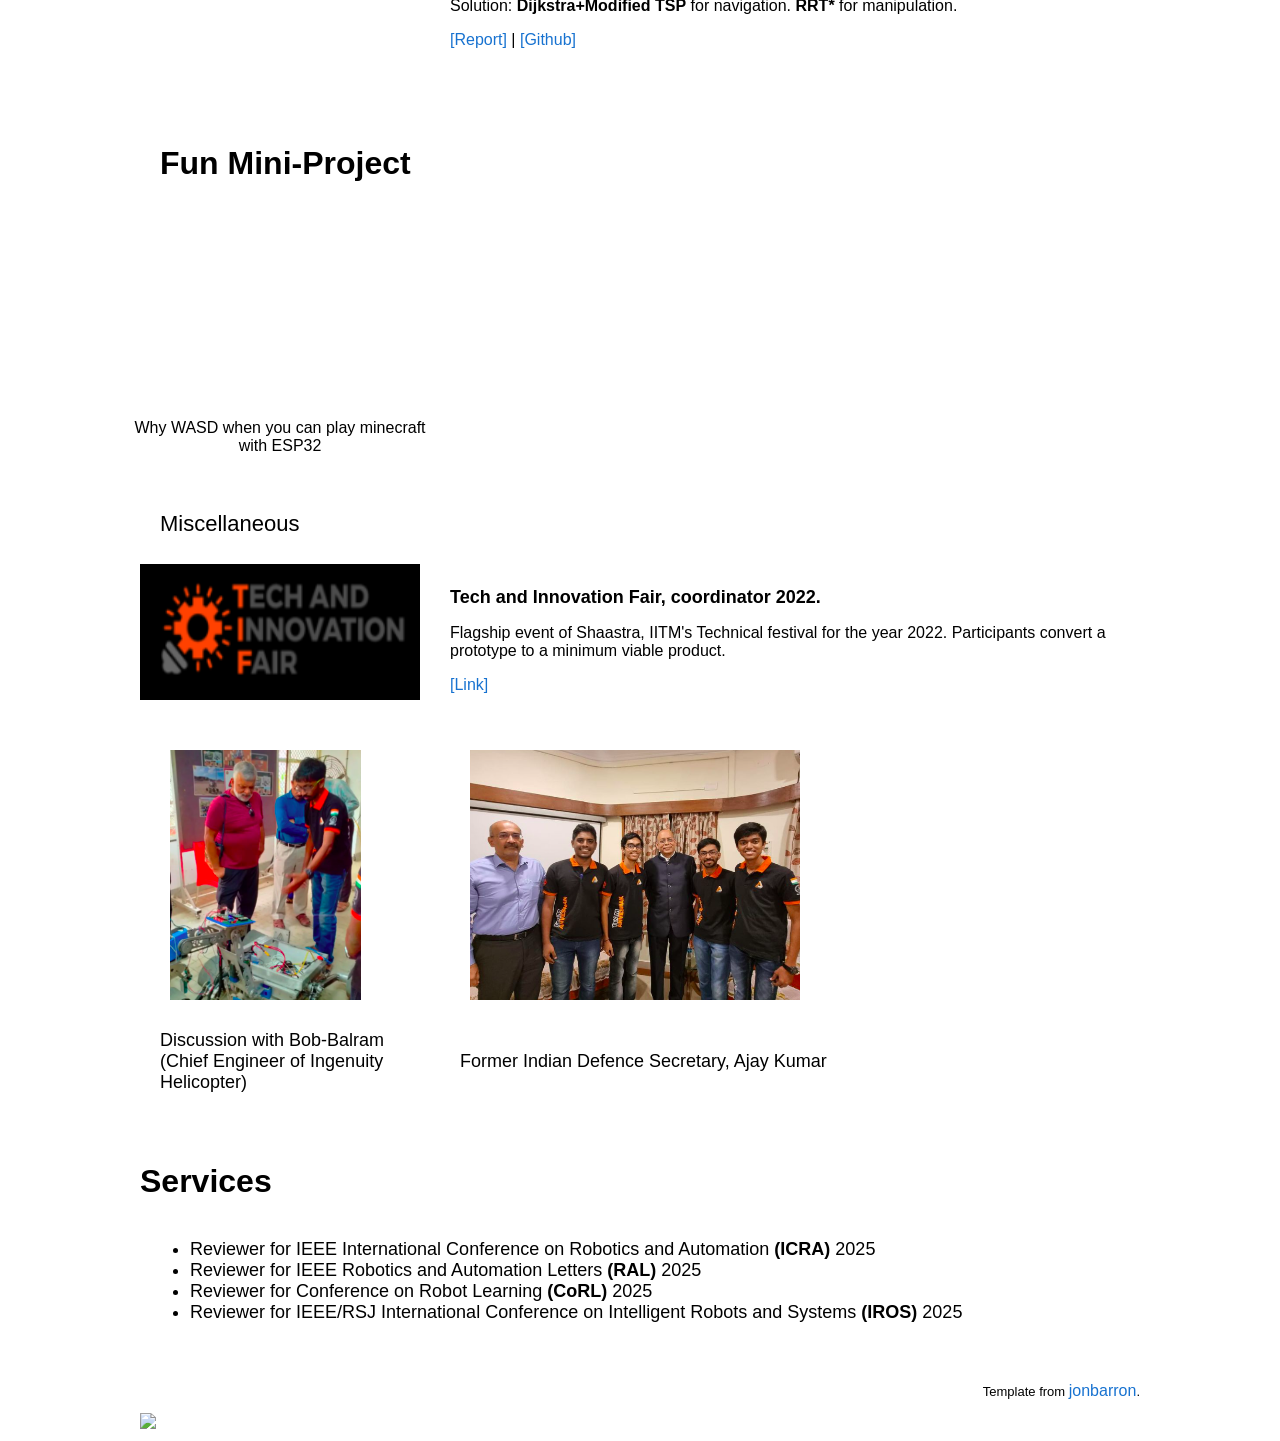
==== commit 5f77c61b: "Remove resume link and download from website" ====
--- a/index.html
+++ b/index.html
@@ -34,7 +34,6 @@
                 <p style="text-align:center">
                   <a href="mailto:nikhilsobanbabu@gmail.com">Email</a> &nbsp;/&nbsp;
                   <a href="data/CV_nik.pdf">CV</a> &nbsp;/&nbsp;
-                  <a href="data/resume_nik.pdf">Resume (2 pages)</a> &nbsp;/&nbsp;
                   <a href="https://scholar.google.com/citations?user=Hr6MQpkAAAAJ&amp;hl=en">Google Scholar</a> &nbsp;/&nbsp;
 				  <a href="https://www.linkedin.com/in/nikhilsobanbabu/">LinkedIn</a> &nbsp;/&nbsp;
                   <a href="https://github.com/Nike353">GitHub</a> &nbsp;/&nbsp;
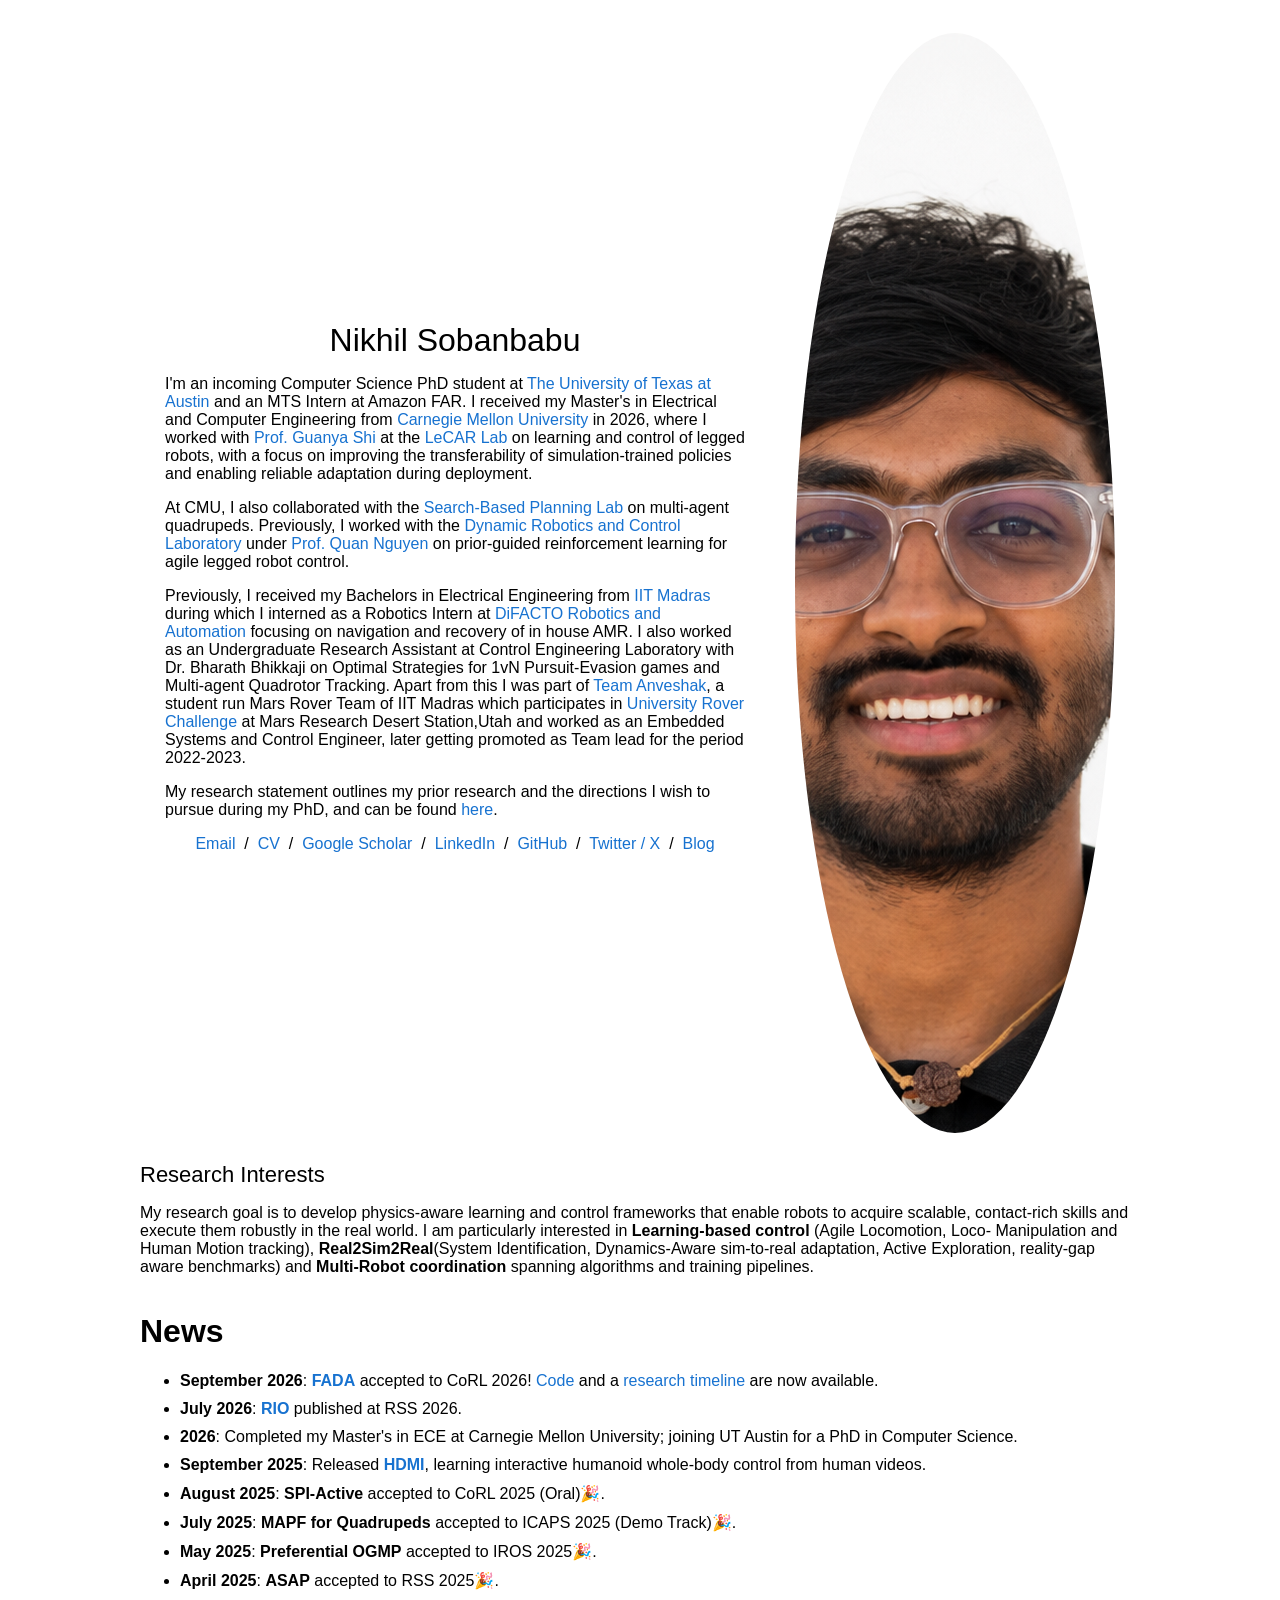
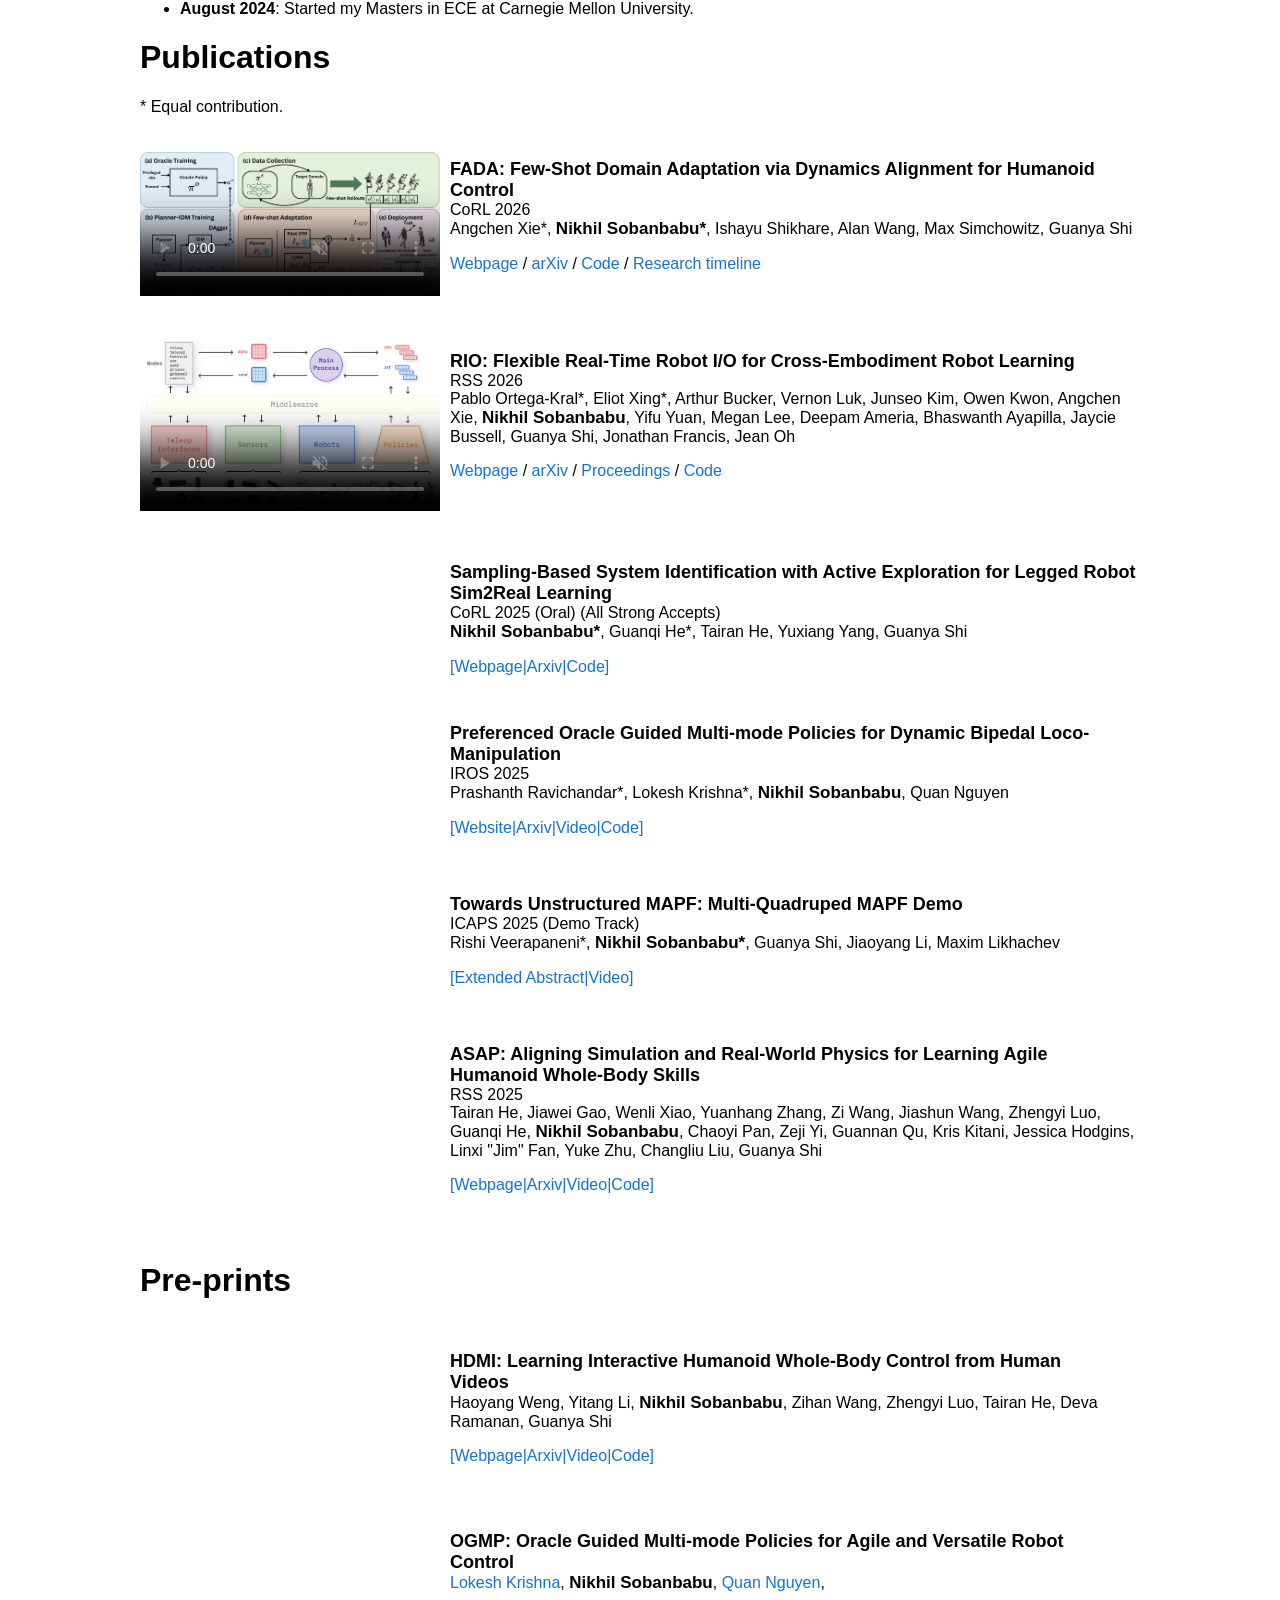
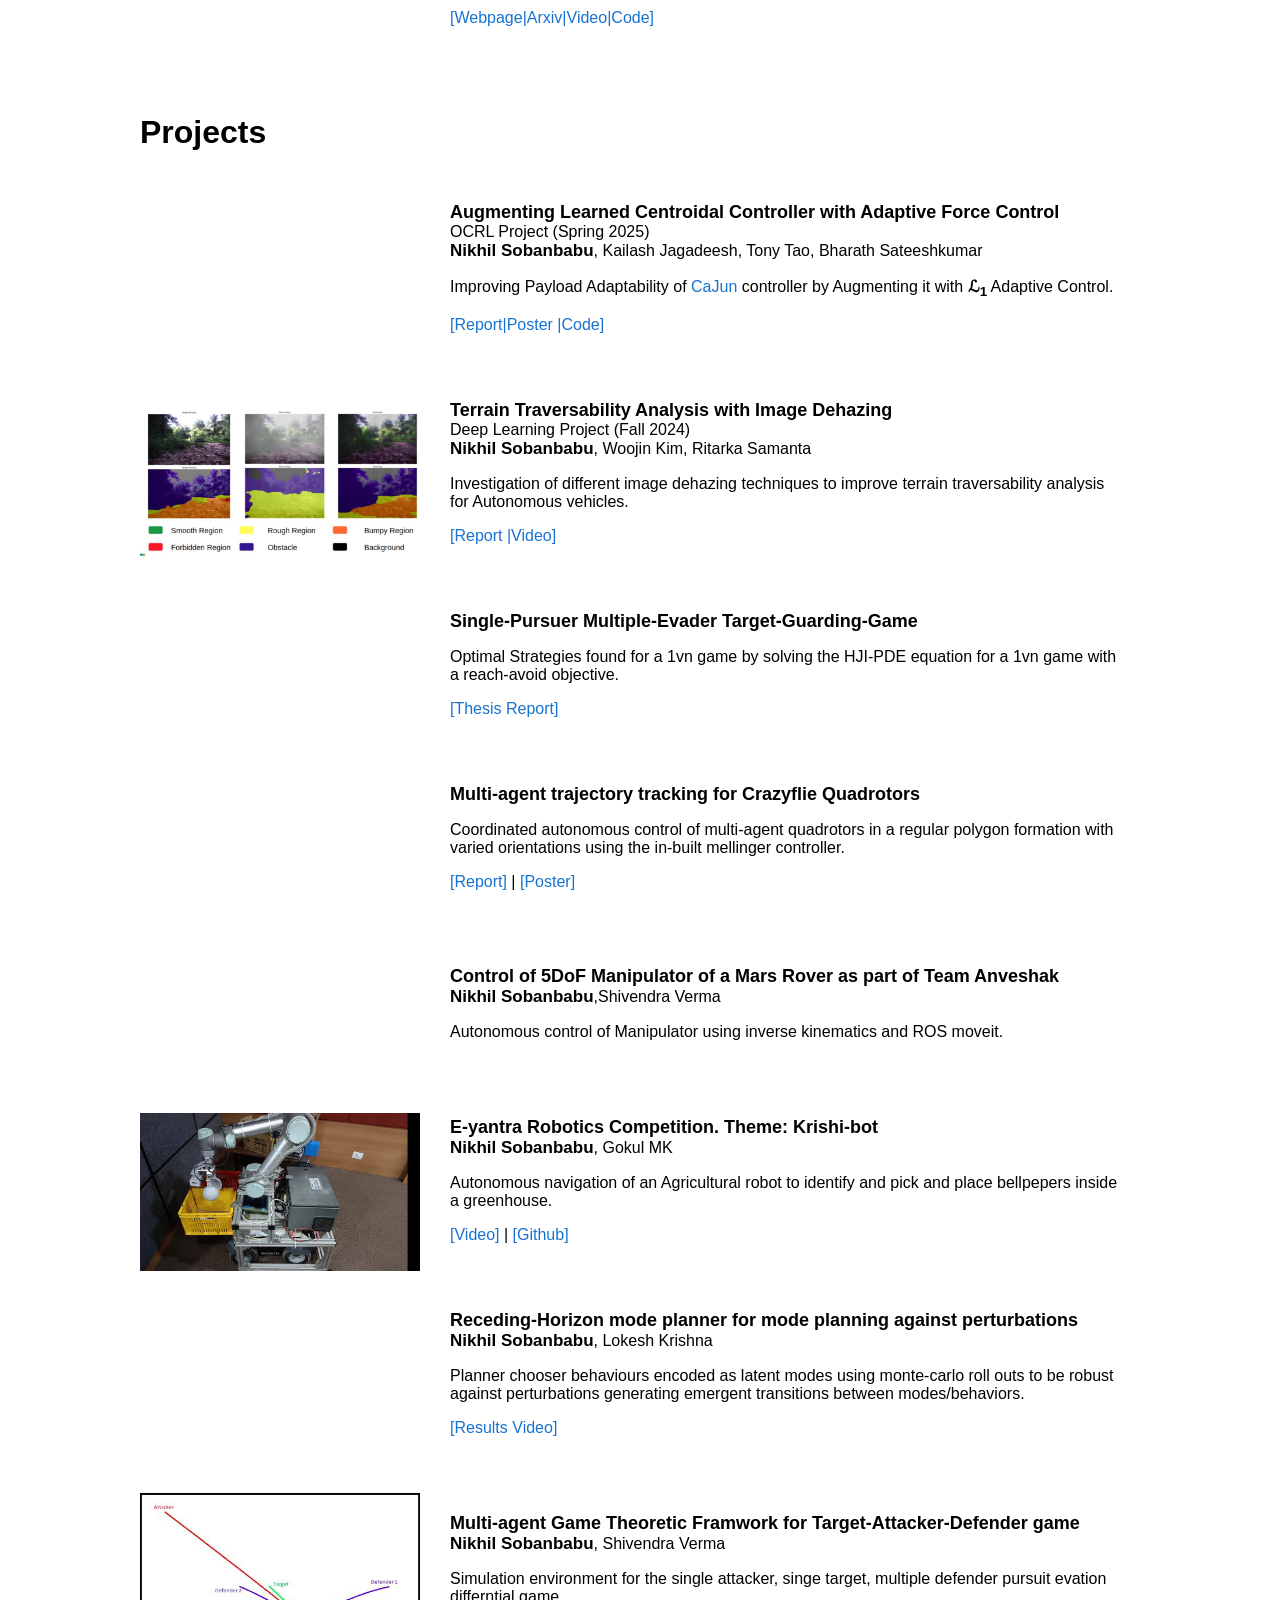
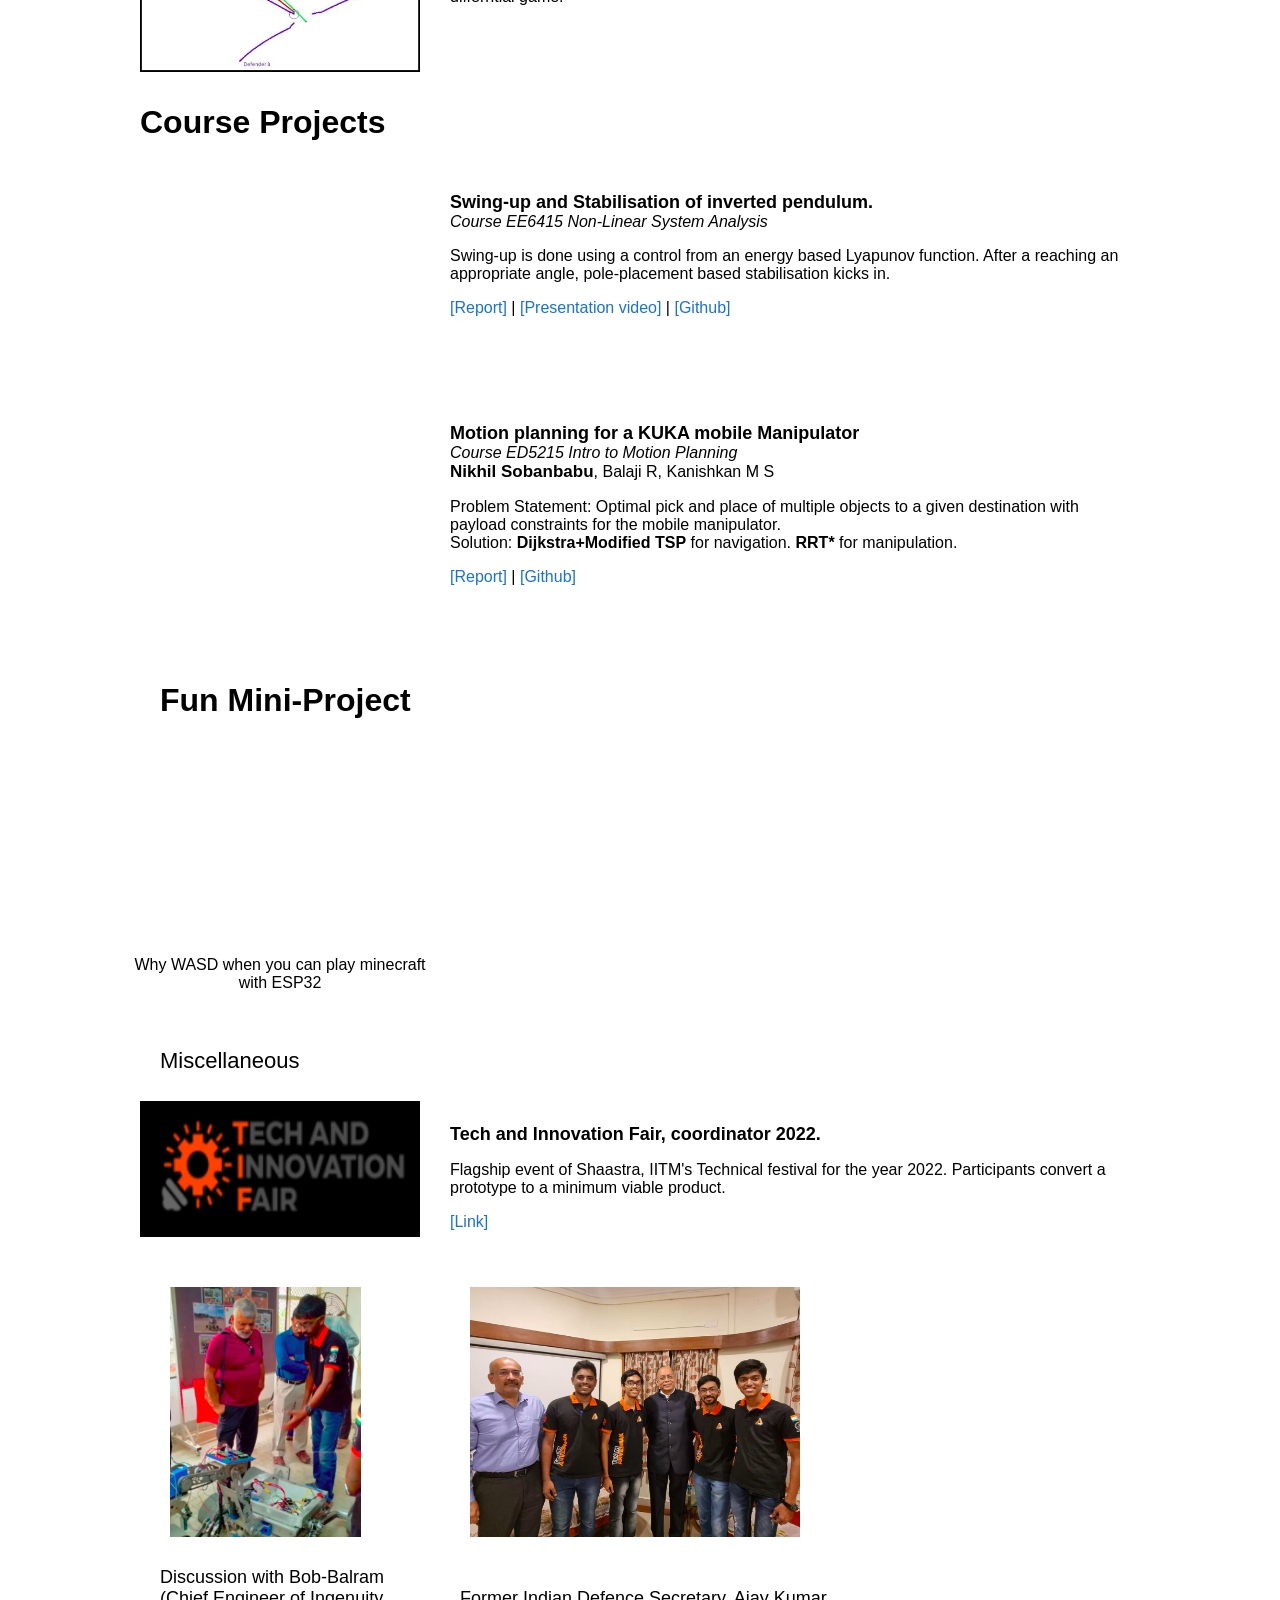
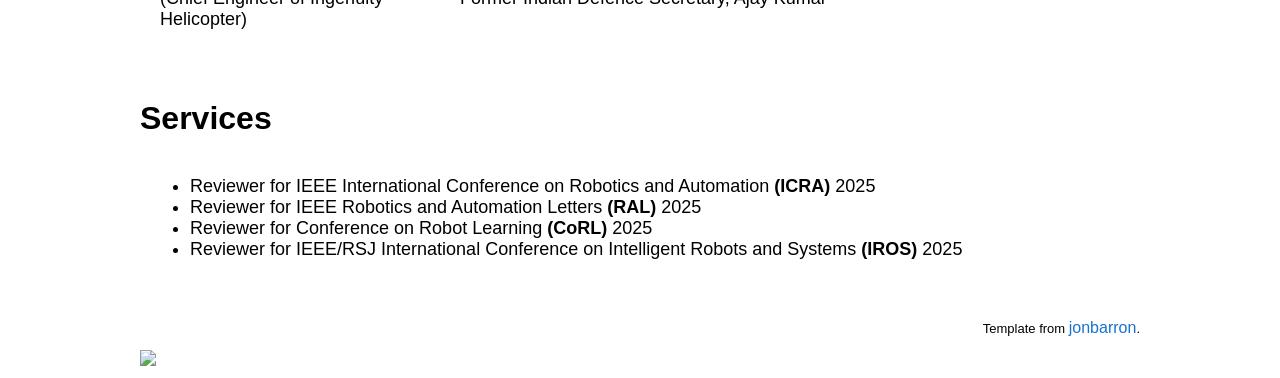
==== commit f687a405: "Update website profile photo" ====
--- a/index.html
+++ b/index.html
@@ -42,7 +42,7 @@
                 </p>
               </td>
               <td style="padding:2.5%;width:40%;max-width:40%">
-                <a href="images/main_page.jpeg"><img style="width:100%;max-width:100%;object-fit: cover; border-radius: 50%;" alt="profile photo" src="images/main_page.jpeg" class="hoverZoomLink"></a>
+                <a href="images/nikhil-profile.png"><img style="width:100%;max-width:100%;aspect-ratio:1;object-fit:cover;border-radius:50%;" alt="Nikhil Sobanbabu" src="images/nikhil-profile.png" width="1006" height="1100" class="hoverZoomLink"></a>
               </td>
             </tr>
           </tbody></table>
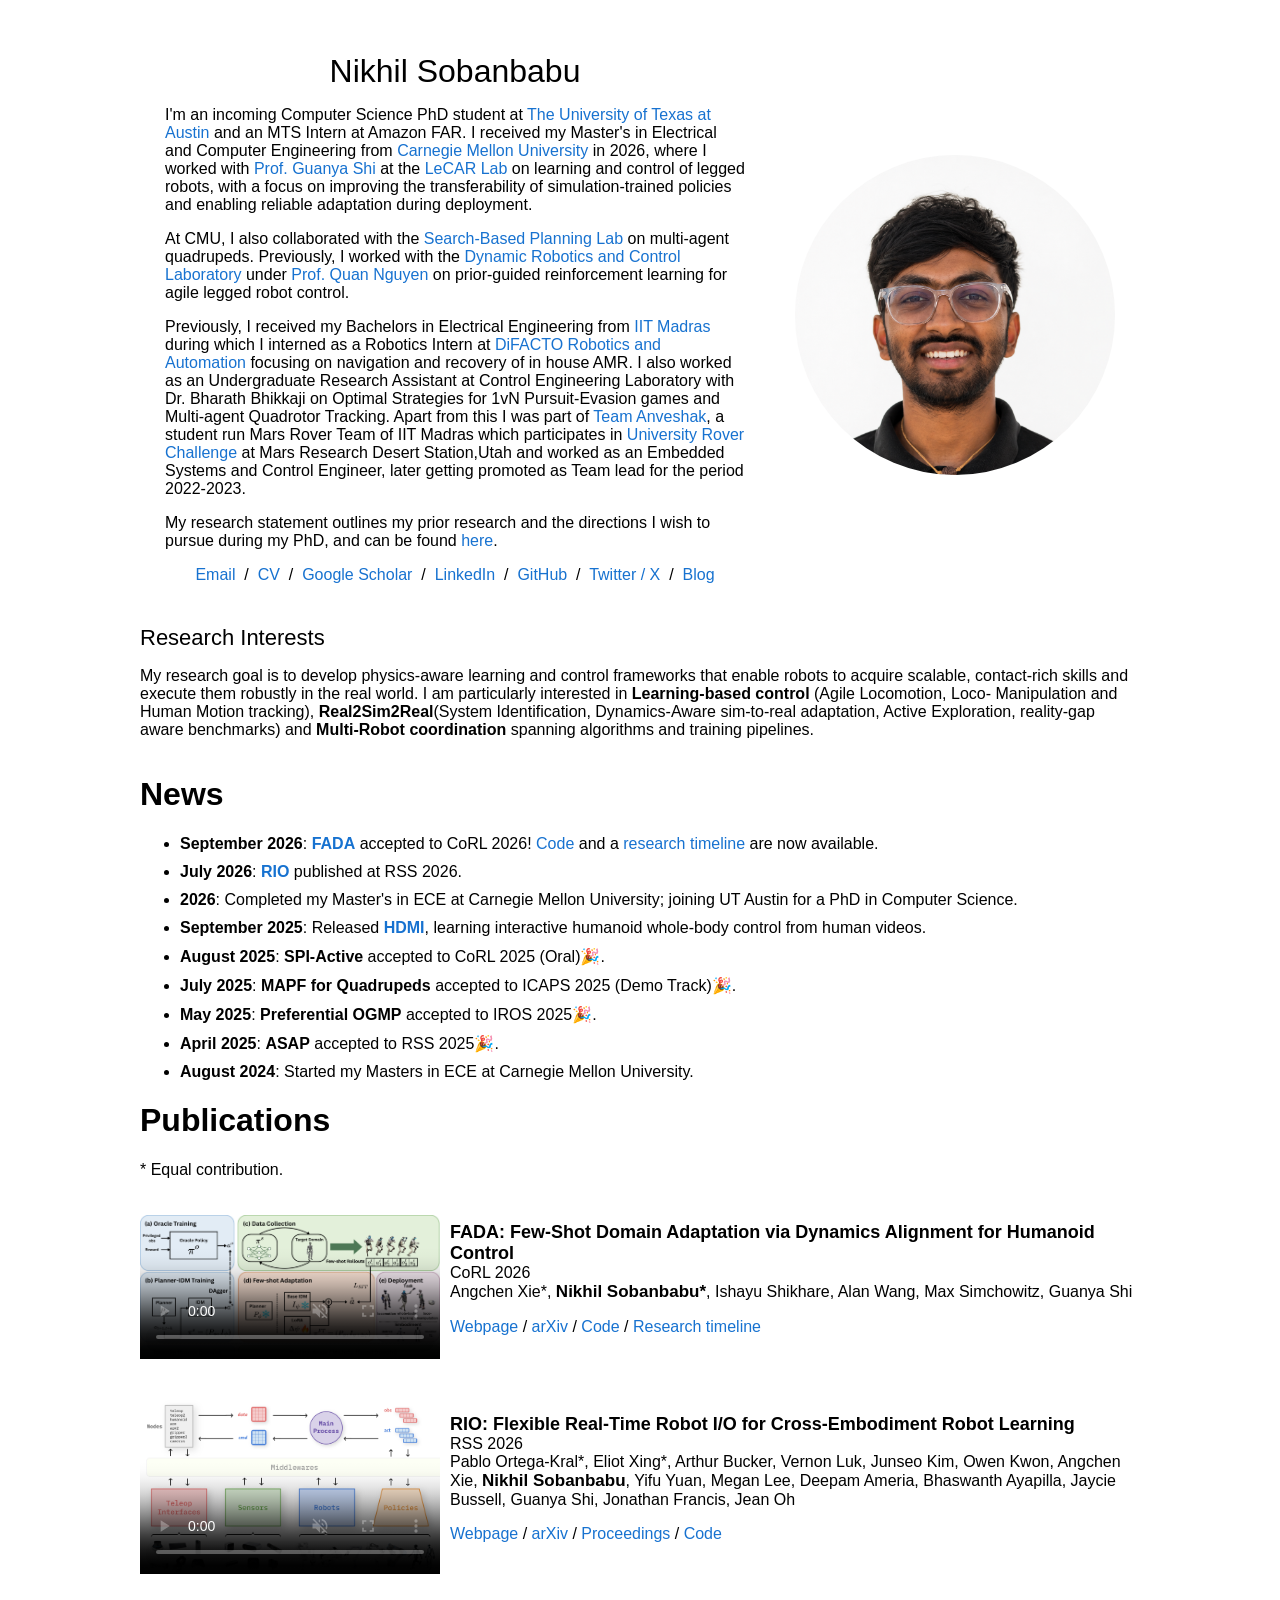
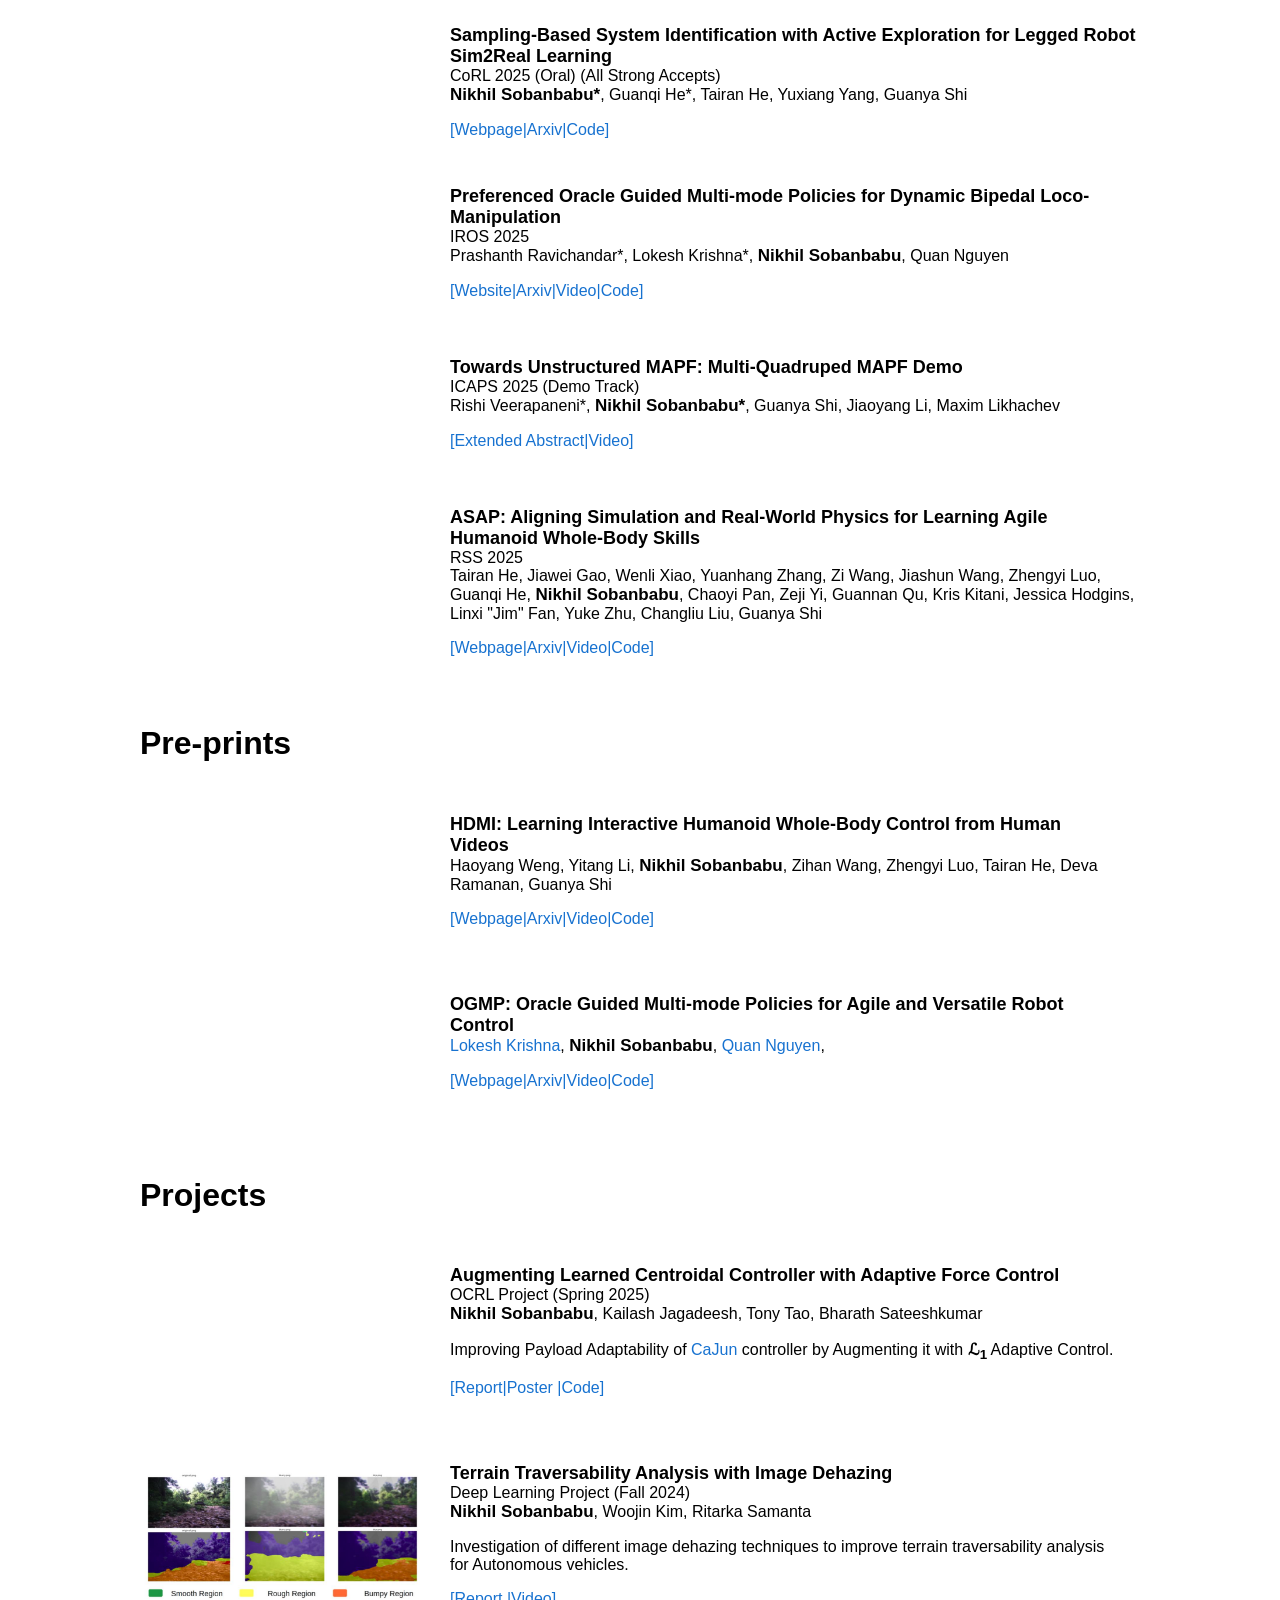
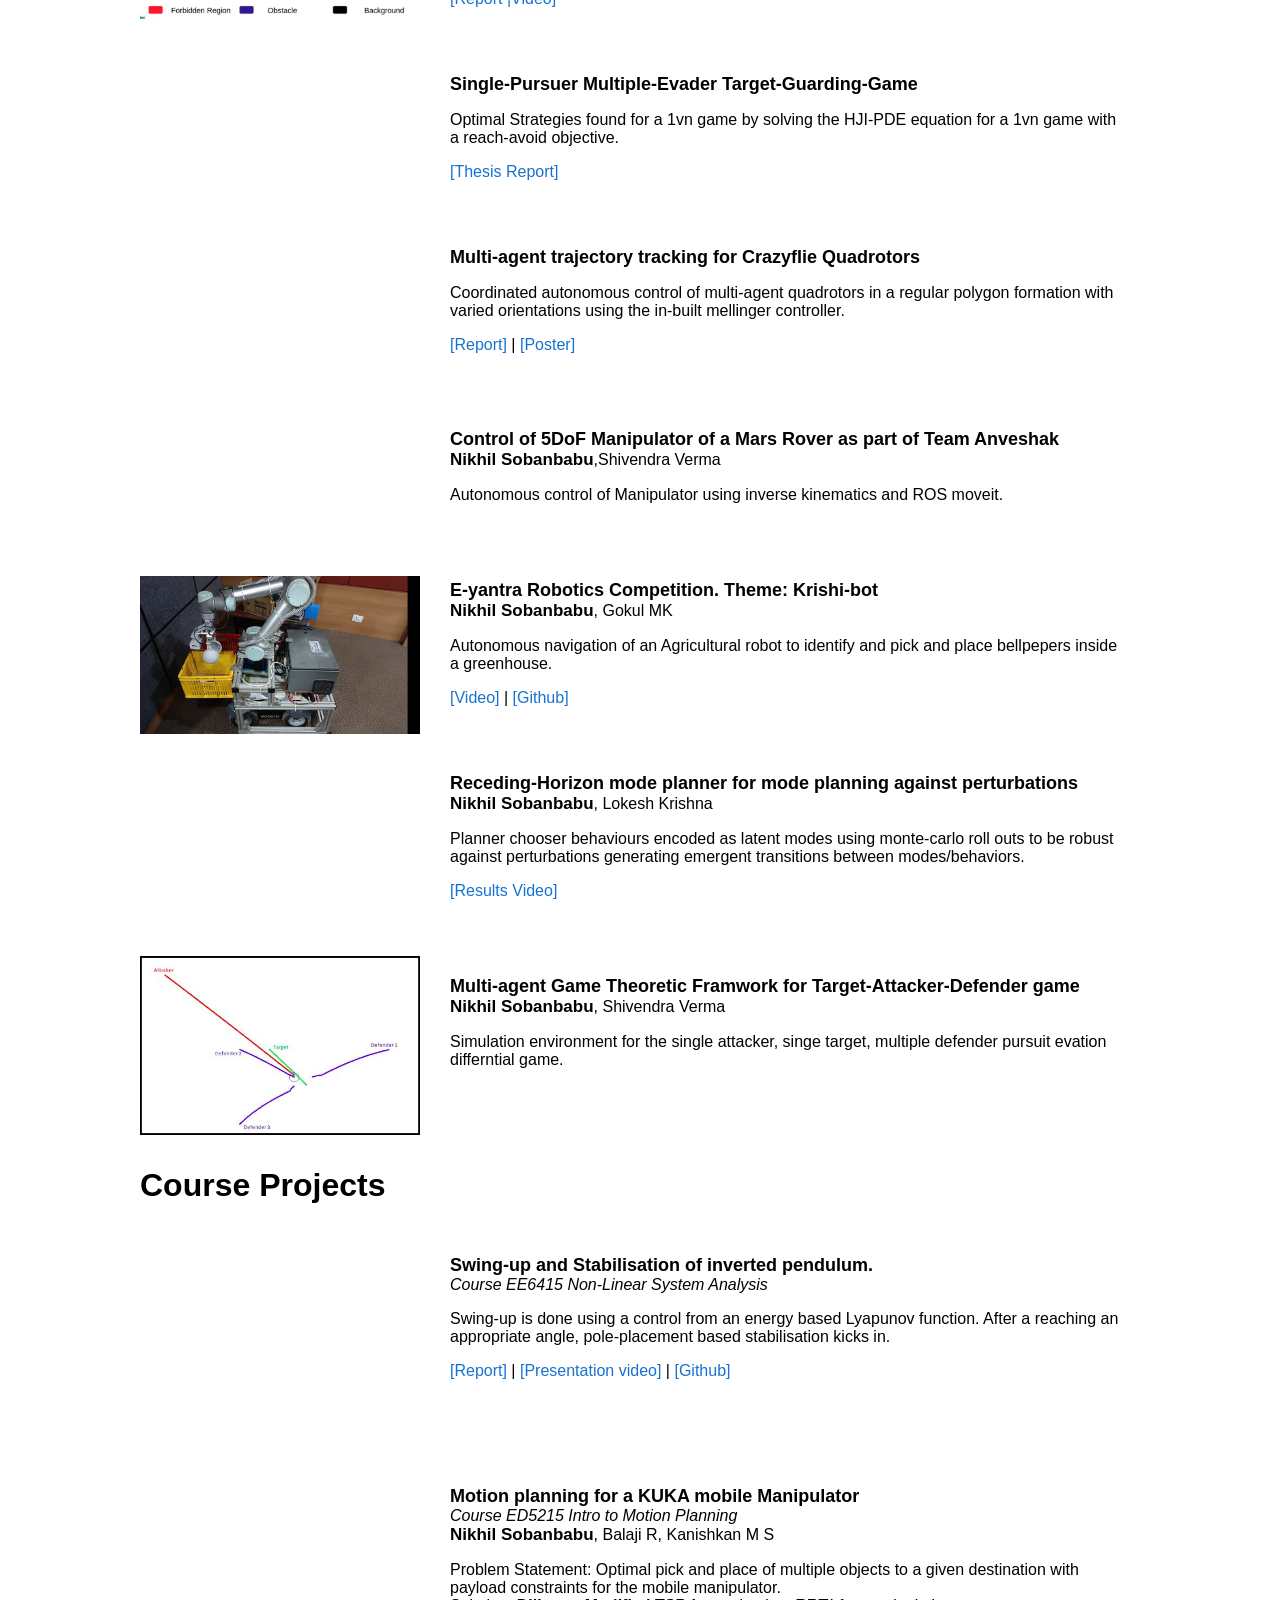
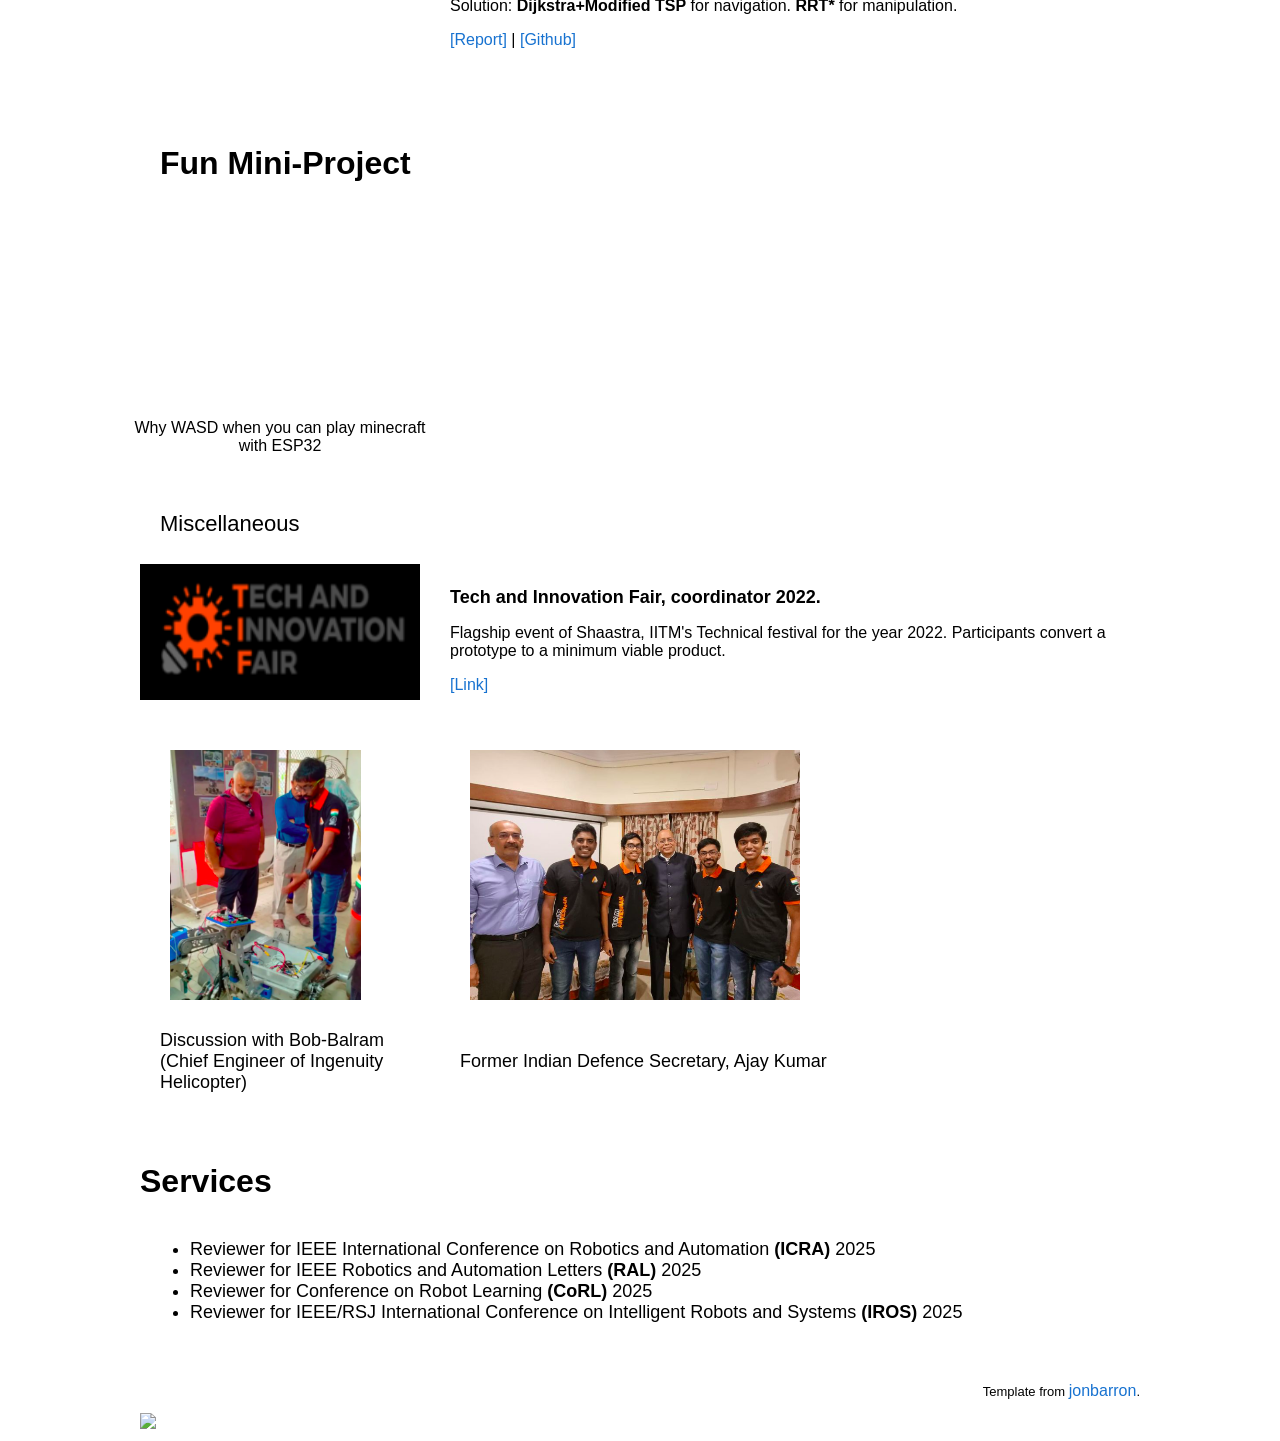
==== commit a2e2ef62: "Keep profile image responsive with a circular crop" ====
--- a/index.html
+++ b/index.html
@@ -42,7 +42,7 @@
                 </p>
               </td>
               <td style="padding:2.5%;width:40%;max-width:40%">
-                <a href="images/nikhil-profile.png"><img style="width:100%;max-width:100%;aspect-ratio:1;object-fit:cover;border-radius:50%;" alt="Nikhil Sobanbabu" src="images/nikhil-profile.png" width="1006" height="1100" class="hoverZoomLink"></a>
+                <a href="images/nikhil-profile.png"><img style="width:100%;max-width:100%;height:auto;aspect-ratio:1;object-fit:cover;border-radius:50%;" alt="Nikhil Sobanbabu" src="images/nikhil-profile.png" width="1006" height="1100" class="hoverZoomLink"></a>
               </td>
             </tr>
           </tbody></table>
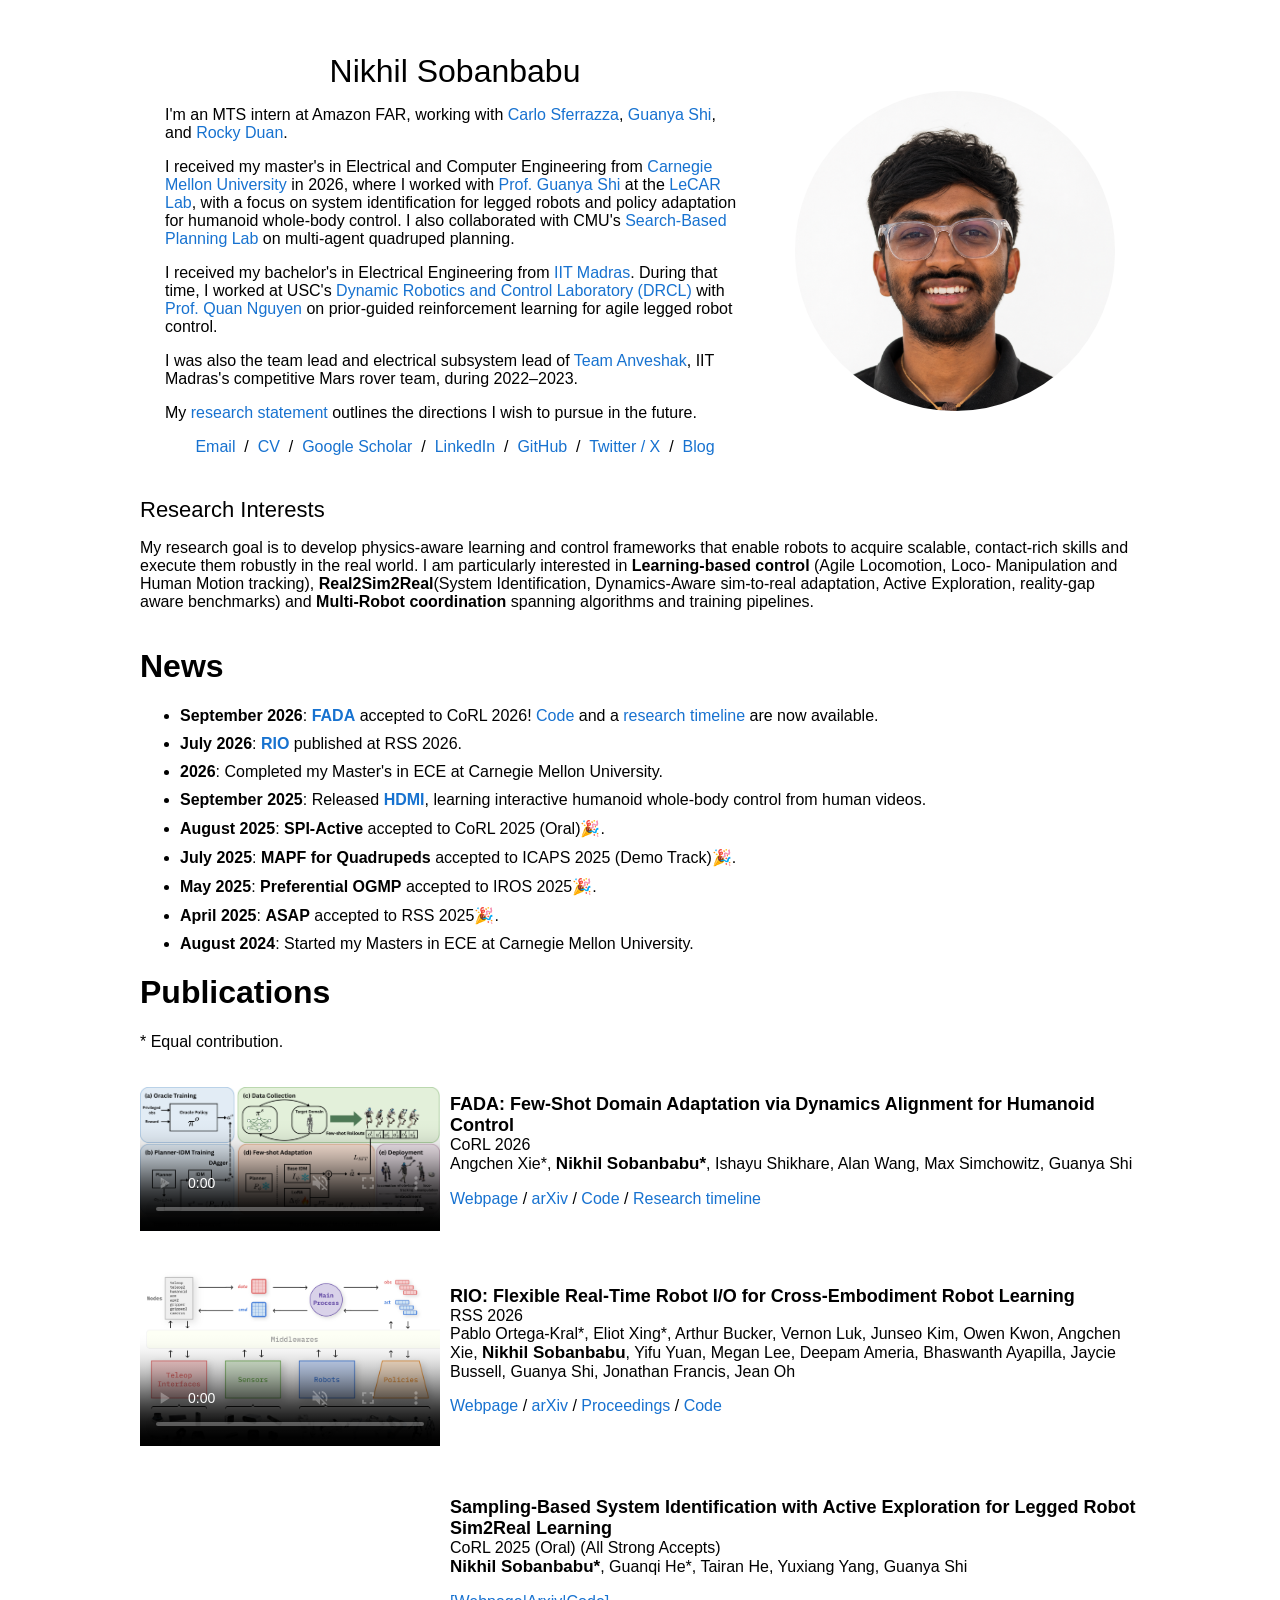
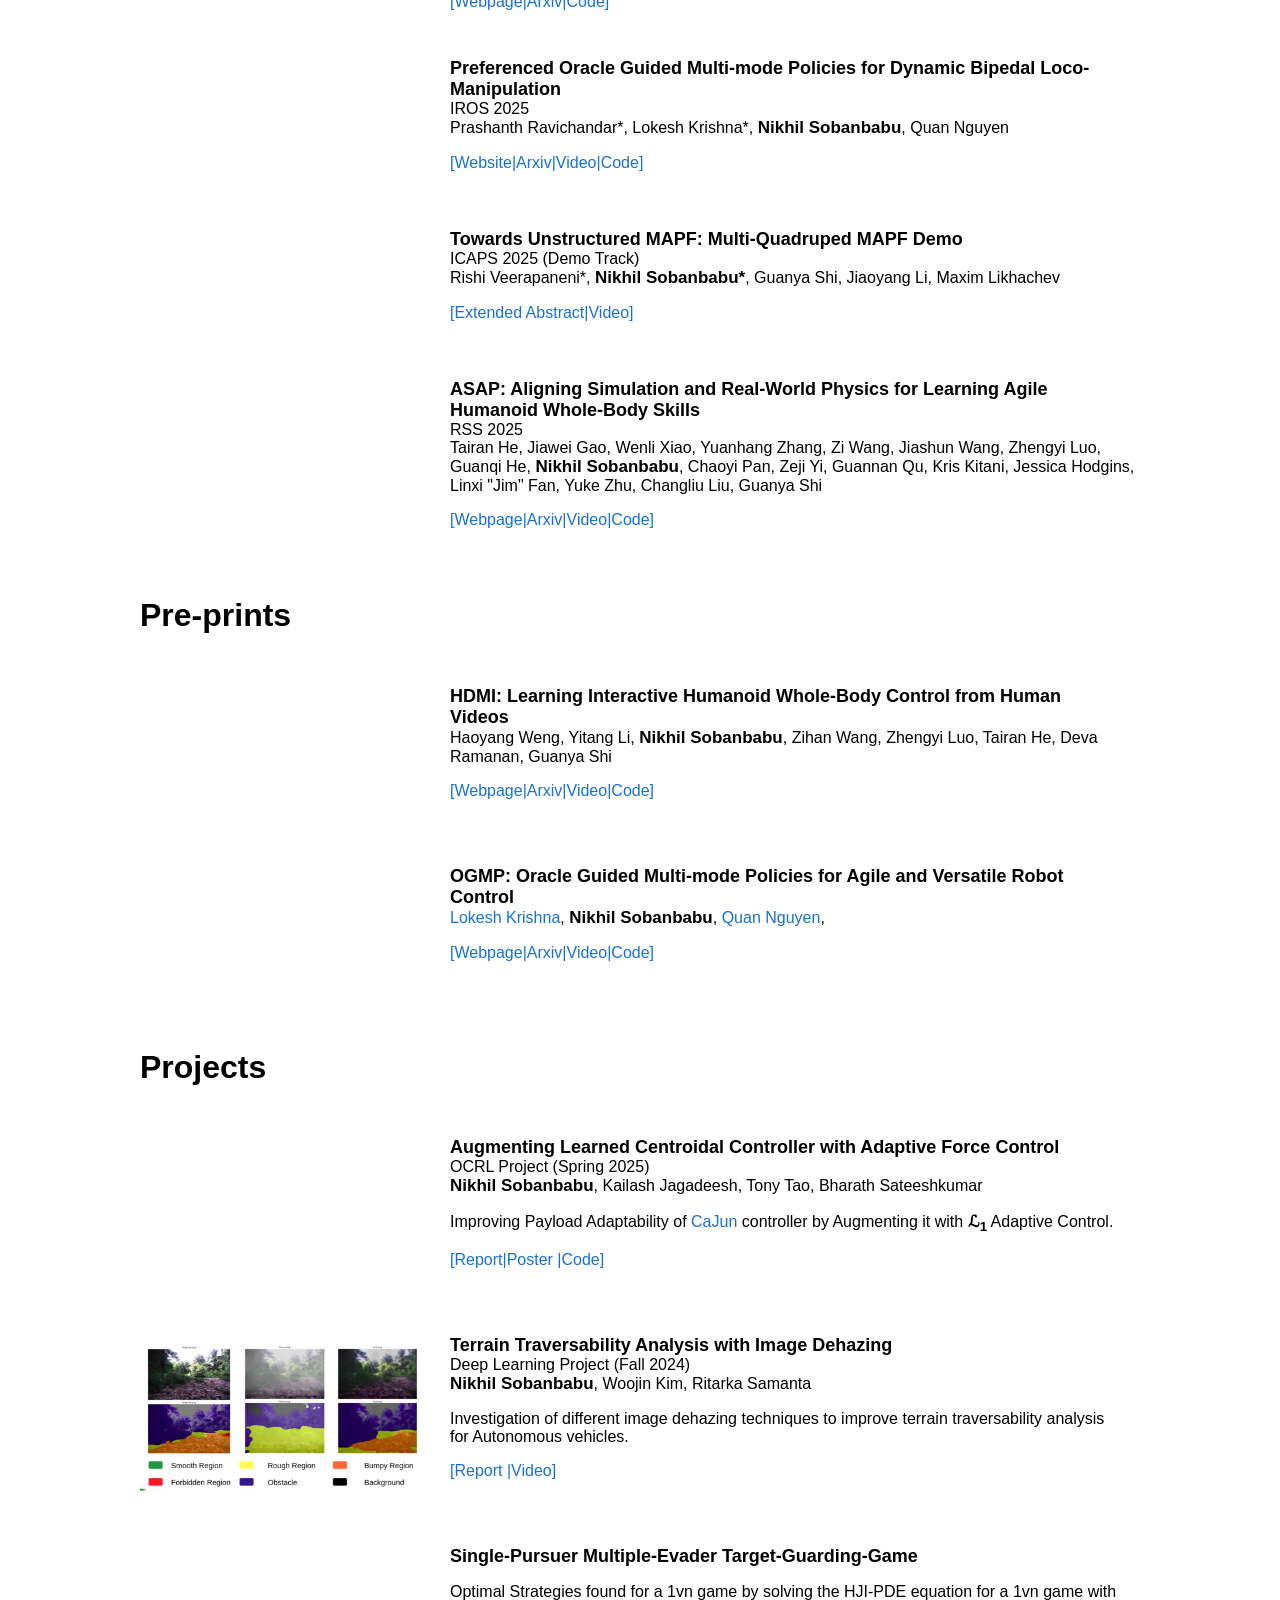
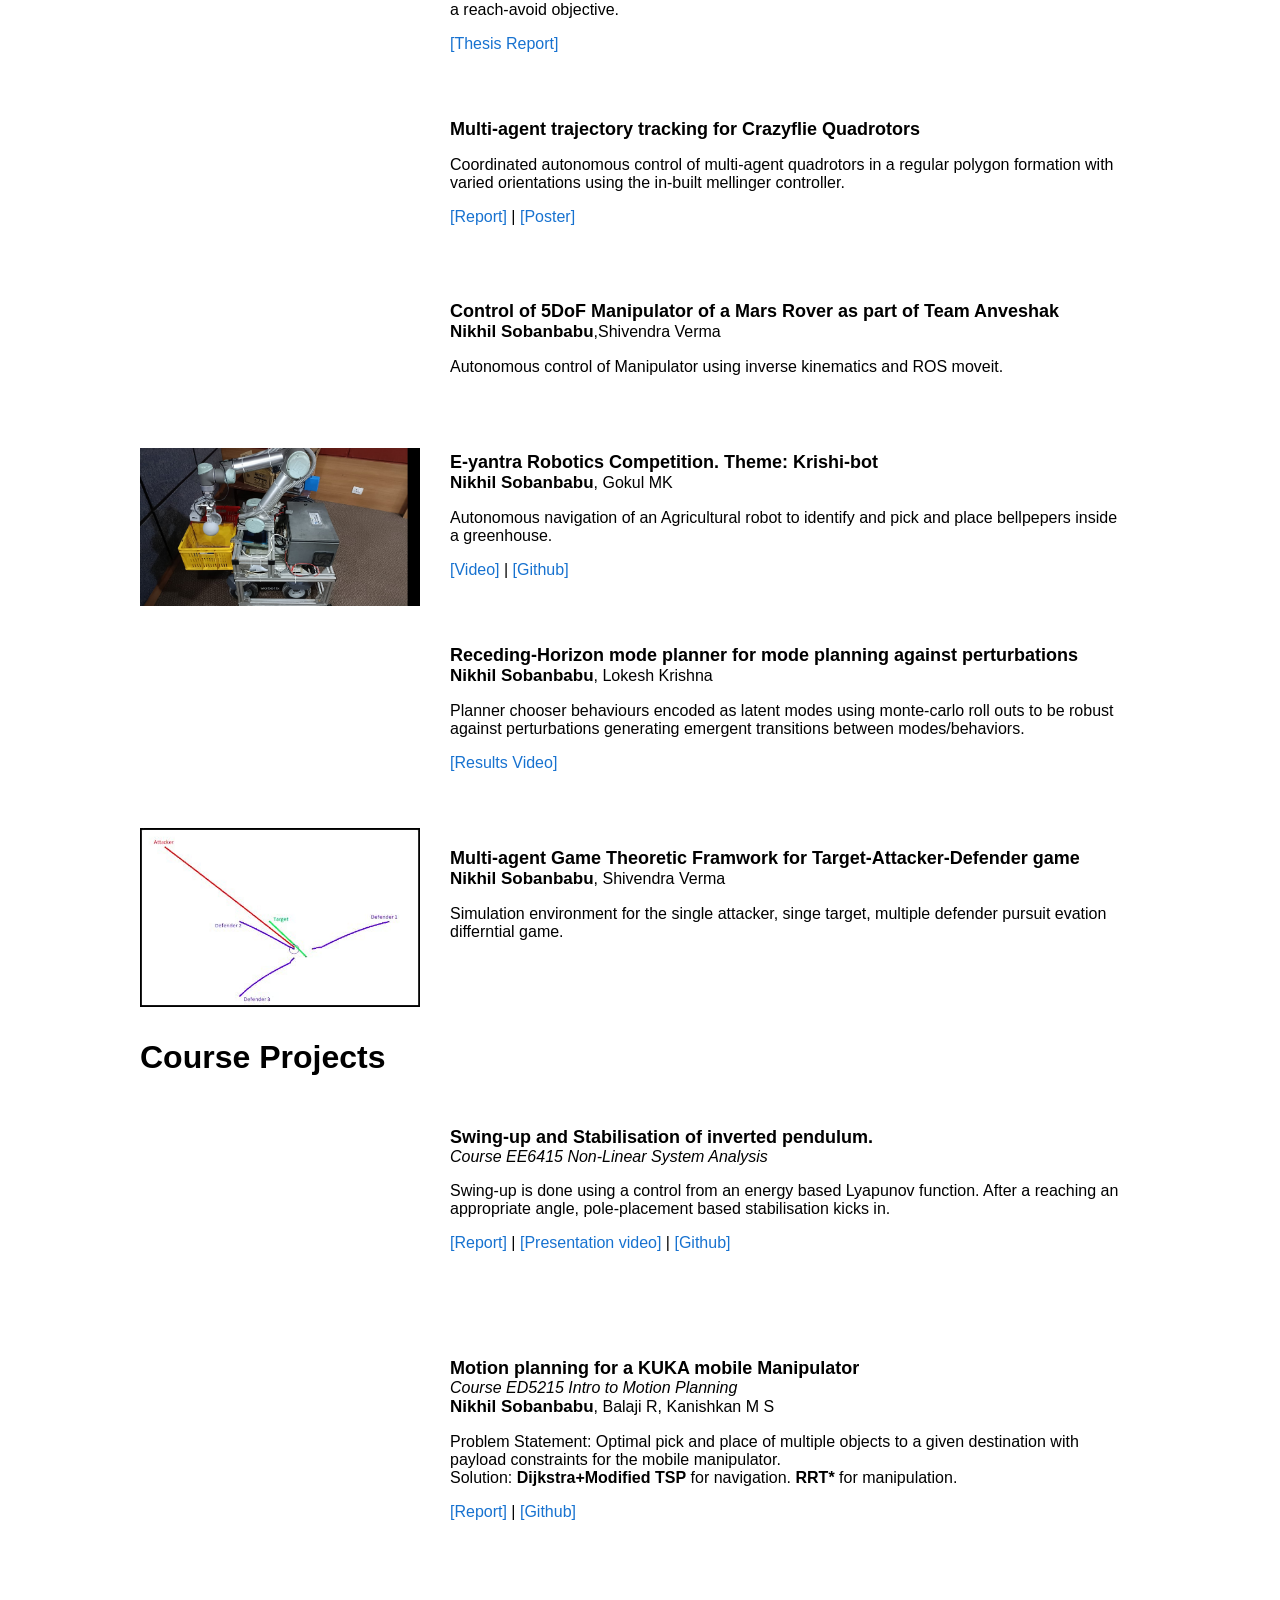
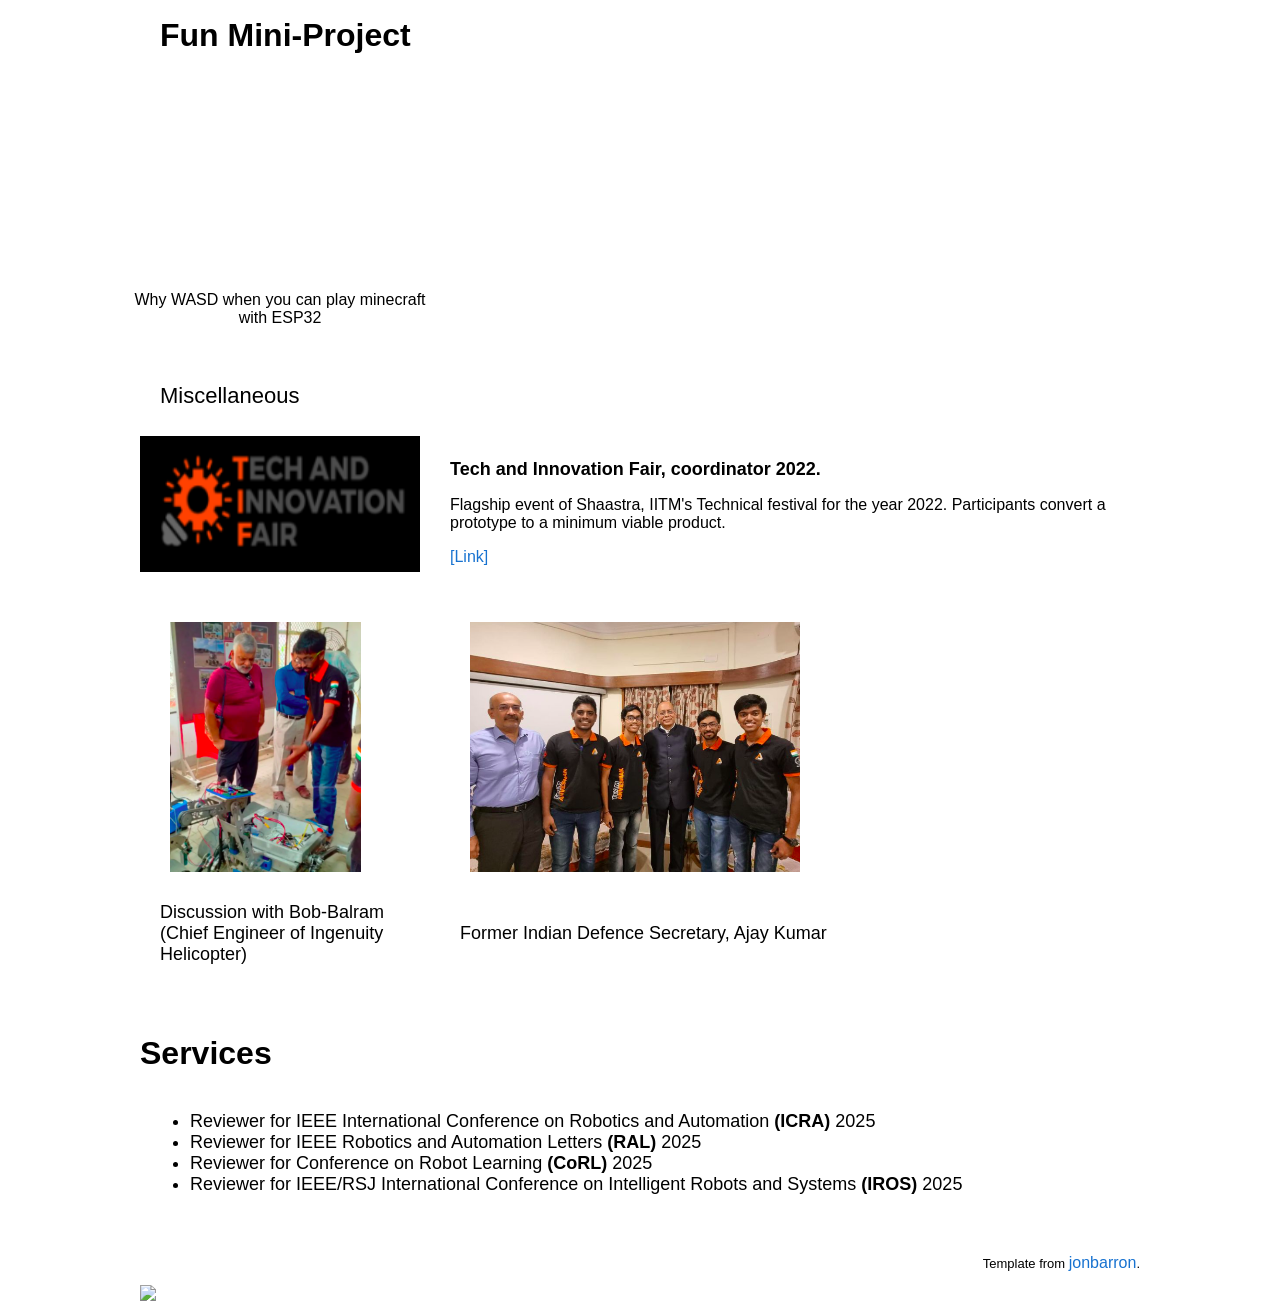
==== commit 91ded001: "Shorten homepage biography and update research focus" ====
--- a/index.html
+++ b/index.html
@@ -22,14 +22,15 @@
                 <p class="name" style="text-align: center;">
                   Nikhil Sobanbabu
                 </p>
-                <p style="font-size:medium;">I'm an incoming Computer Science PhD student at <a href="https://www.utexas.edu/">The University of Texas at Austin</a> and an MTS Intern at Amazon FAR. I received my Master's in Electrical and Computer Engineering from <a href="https://www.cmu.edu/">Carnegie Mellon University</a> in 2026, where I worked with <a href="https://www.gshi.me/">Prof. Guanya Shi</a> at the <a href="https://lecar-lab.github.io/">LeCAR Lab</a> on learning and control of legged robots, with a focus on improving the transferability of simulation-trained policies and enabling reliable adaptation during deployment.</p>
-                <p style="font-size:medium;">At CMU, I also collaborated with the <a href="http://www.sbpl.net/Home">Search-Based Planning Lab</a> on multi-agent quadrupeds. Previously, I worked with the <a href="https://sites.usc.edu/quann/">Dynamic Robotics and Control Laboratory</a> under <a href="https://viterbi.usc.edu/directory/faculty/Nguyen/Quan">Prof. Quan Nguyen</a> on prior-guided reinforcement learning for agile legged robot control.</p>
-
-                <p style="font-size:medium;">  Previously, I received my Bachelors in Electrical Engineering from <a href="https://www.iitm.ac.in/">IIT Madras</a> during which I interned as a Robotics Intern at <a href="https://difacto.com/">DiFACTO Robotics and Automation</a> focusing on navigation and recovery of in house AMR. I also worked as an Undergraduate Research Assistant at Control Engineering Laboratory with Dr. Bharath Bhikkaji on Optimal Strategies for 1vN Pursuit-Evasion games and Multi-agent Quadrotor Tracking.   
-                  Apart from this I was part of <a href = "http://anveshak.team/?i=1">Team Anveshak</a>, a student run Mars Rover Team of IIT Madras which participates in <a href = "https://urc.marssociety.org/">University Rover Challenge</a> at Mars Research Desert Station,Utah and worked as an Embedded Systems and Control Engineer, later getting promoted as Team lead for the period 2022-2023.
-                </p>
-
-                <p style="font-size:medium;"> My research statement outlines my prior research and the directions I wish to pursue during my PhD, and can be found <a href="data/research_statement.pdf"> here</a>. </p>
+                <p style="font-size:medium;">I'm an MTS intern at Amazon FAR, working with <a href="https://sferrazza.cc/">Carlo Sferrazza</a>, <a href="https://www.gshi.me/">Guanya Shi</a>, and <a href="http://rockyduan.com/">Rocky Duan</a>.</p>
+
+                <p style="font-size:medium;">I received my master's in Electrical and Computer Engineering from <a href="https://www.cmu.edu/">Carnegie Mellon University</a> in 2026, where I worked with <a href="https://www.gshi.me/">Prof. Guanya Shi</a> at the <a href="https://lecar-lab.github.io/">LeCAR Lab</a>, with a focus on system identification for legged robots and policy adaptation for humanoid whole-body control. I also collaborated with CMU's <a href="http://www.sbpl.net/Home">Search-Based Planning Lab</a> on multi-agent quadruped planning.</p>
+
+                <p style="font-size:medium;">I received my bachelor's in Electrical Engineering from <a href="https://www.iitm.ac.in/">IIT Madras</a>. During that time, I worked at USC's <a href="https://sites.usc.edu/quann/">Dynamic Robotics and Control Laboratory (DRCL)</a> with <a href="https://viterbi.usc.edu/directory/faculty/Nguyen/Quan">Prof. Quan Nguyen</a> on prior-guided reinforcement learning for agile legged robot control.</p>
+
+                <p style="font-size:medium;">I was also the team lead and electrical subsystem lead of <a href="http://anveshak.team/?i=1">Team Anveshak</a>, IIT Madras's competitive Mars rover team, during 2022&ndash;2023.</p>
+
+                <p style="font-size:medium;">My <a href="data/research_statement.pdf">research statement</a> outlines the directions I wish to pursue in the future.</p>
                 
                 <p style="text-align:center">
                   <a href="mailto:nikhilsobanbabu@gmail.com">Email</a> &nbsp;/&nbsp;
@@ -67,7 +68,7 @@
           <span style="font-weight: bold;">July 2026</span>: <a href="https://robot-i-o.github.io/"><b>RIO</b></a> published at RSS 2026.
         </li>
         <li style="margin-bottom: 10px;">
-          <span style="font-weight: bold;">2026</span>: Completed my Master's in ECE at Carnegie Mellon University; joining UT Austin for a PhD in Computer Science.
+          <span style="font-weight: bold;">2026</span>: Completed my Master's in ECE at Carnegie Mellon University.
         </li>
 
         <li style="margin-bottom: 10px;">
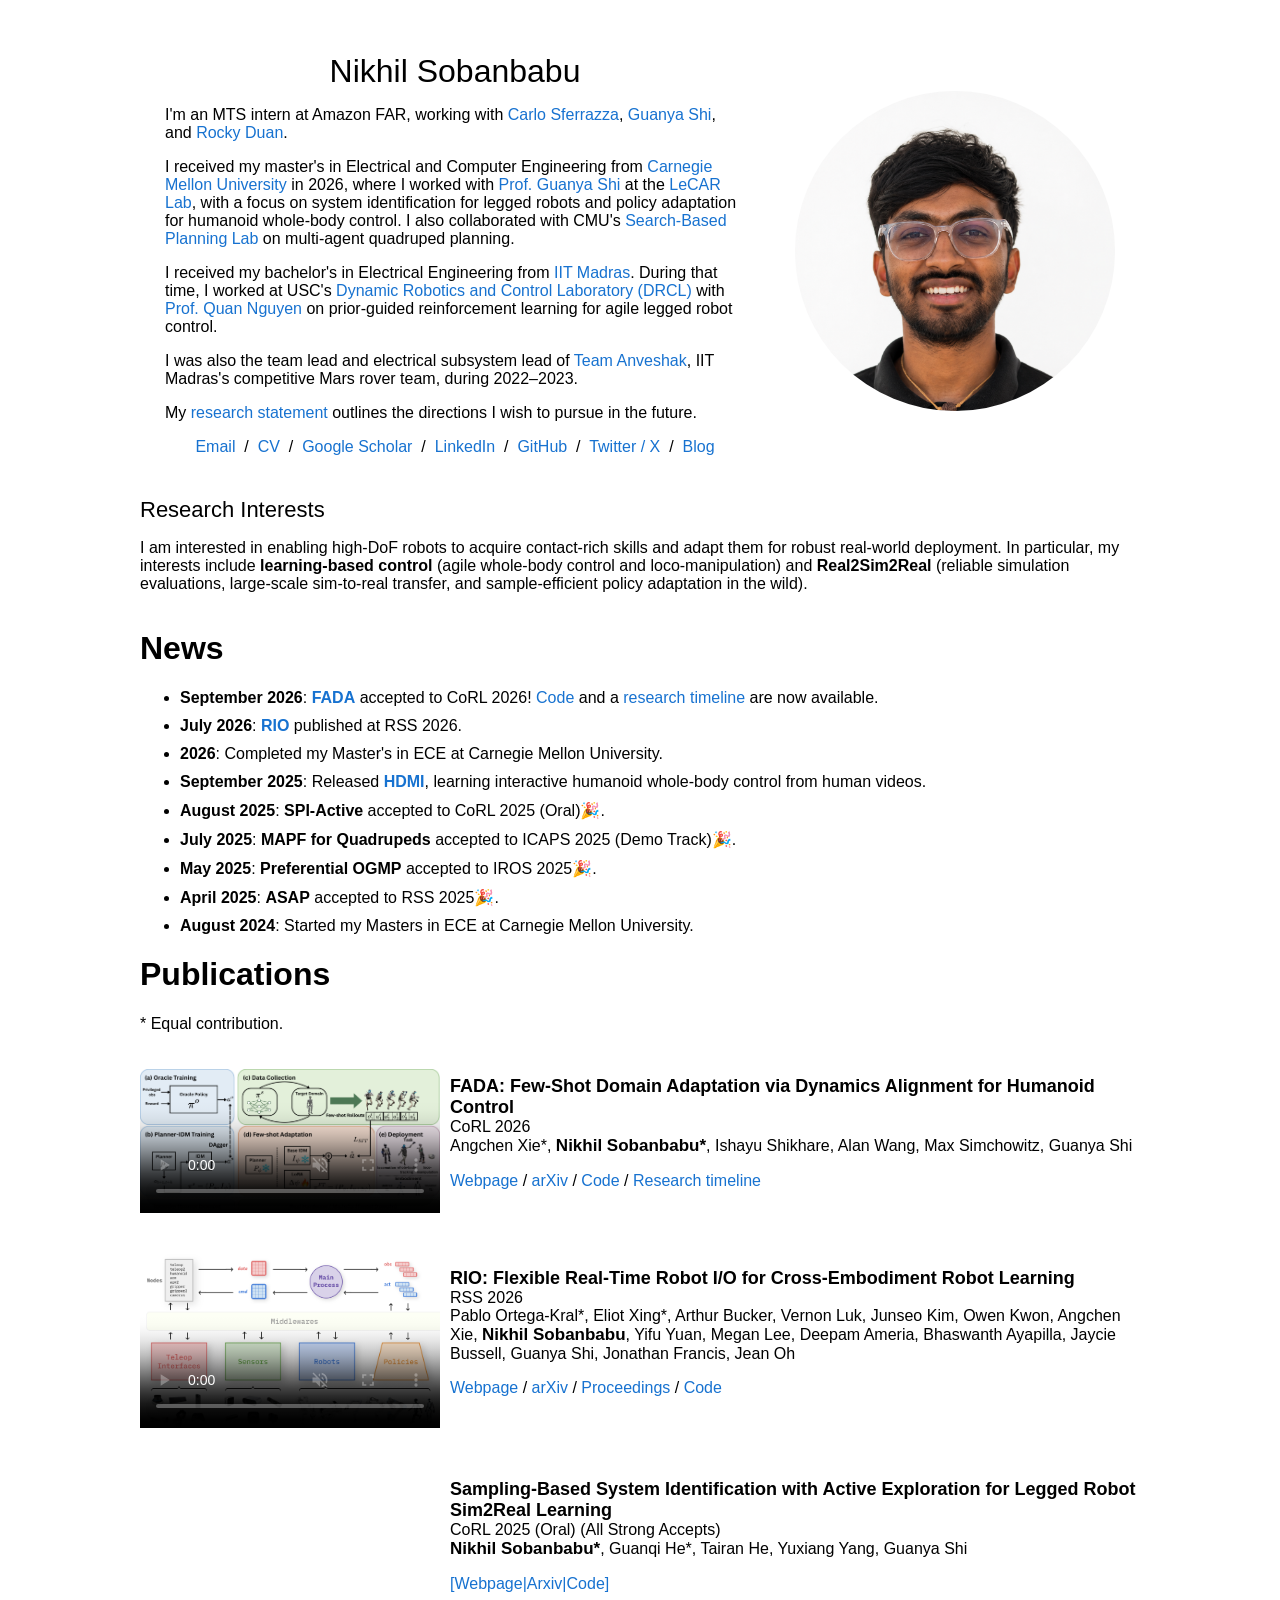
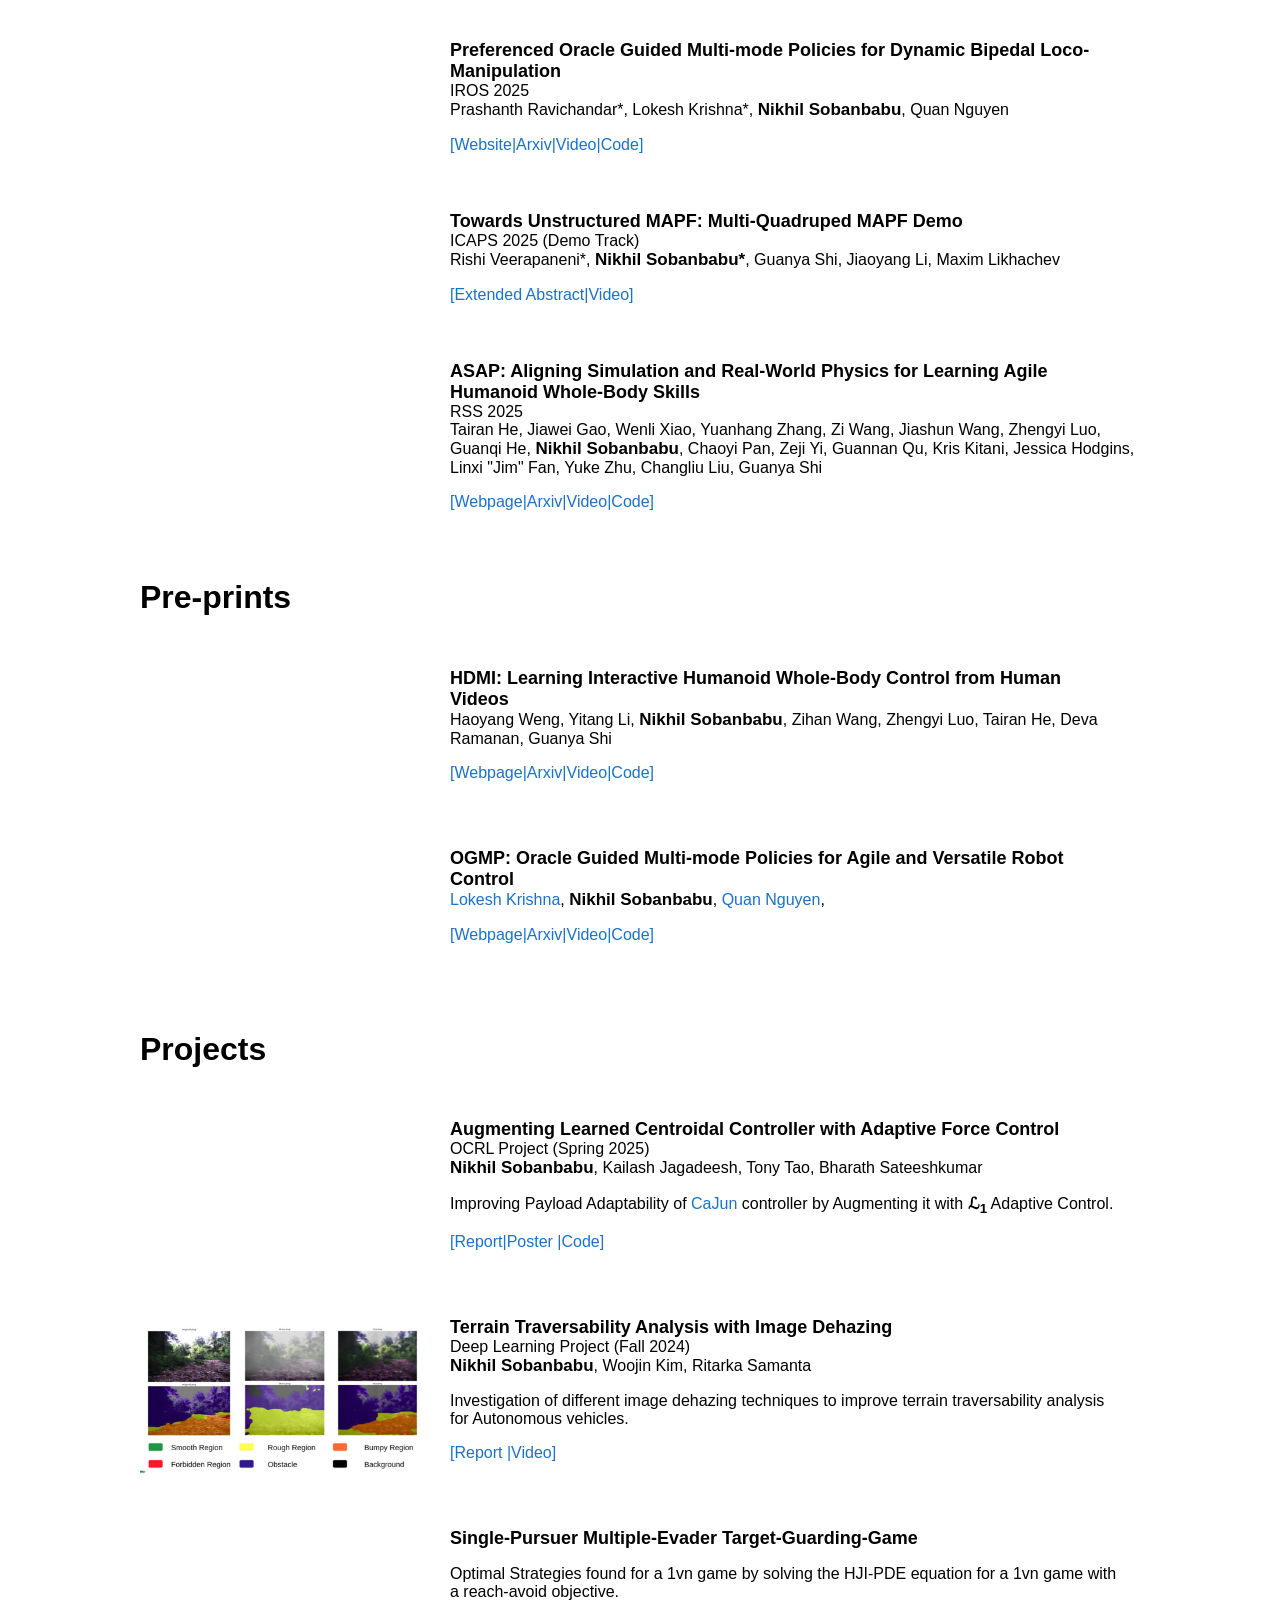
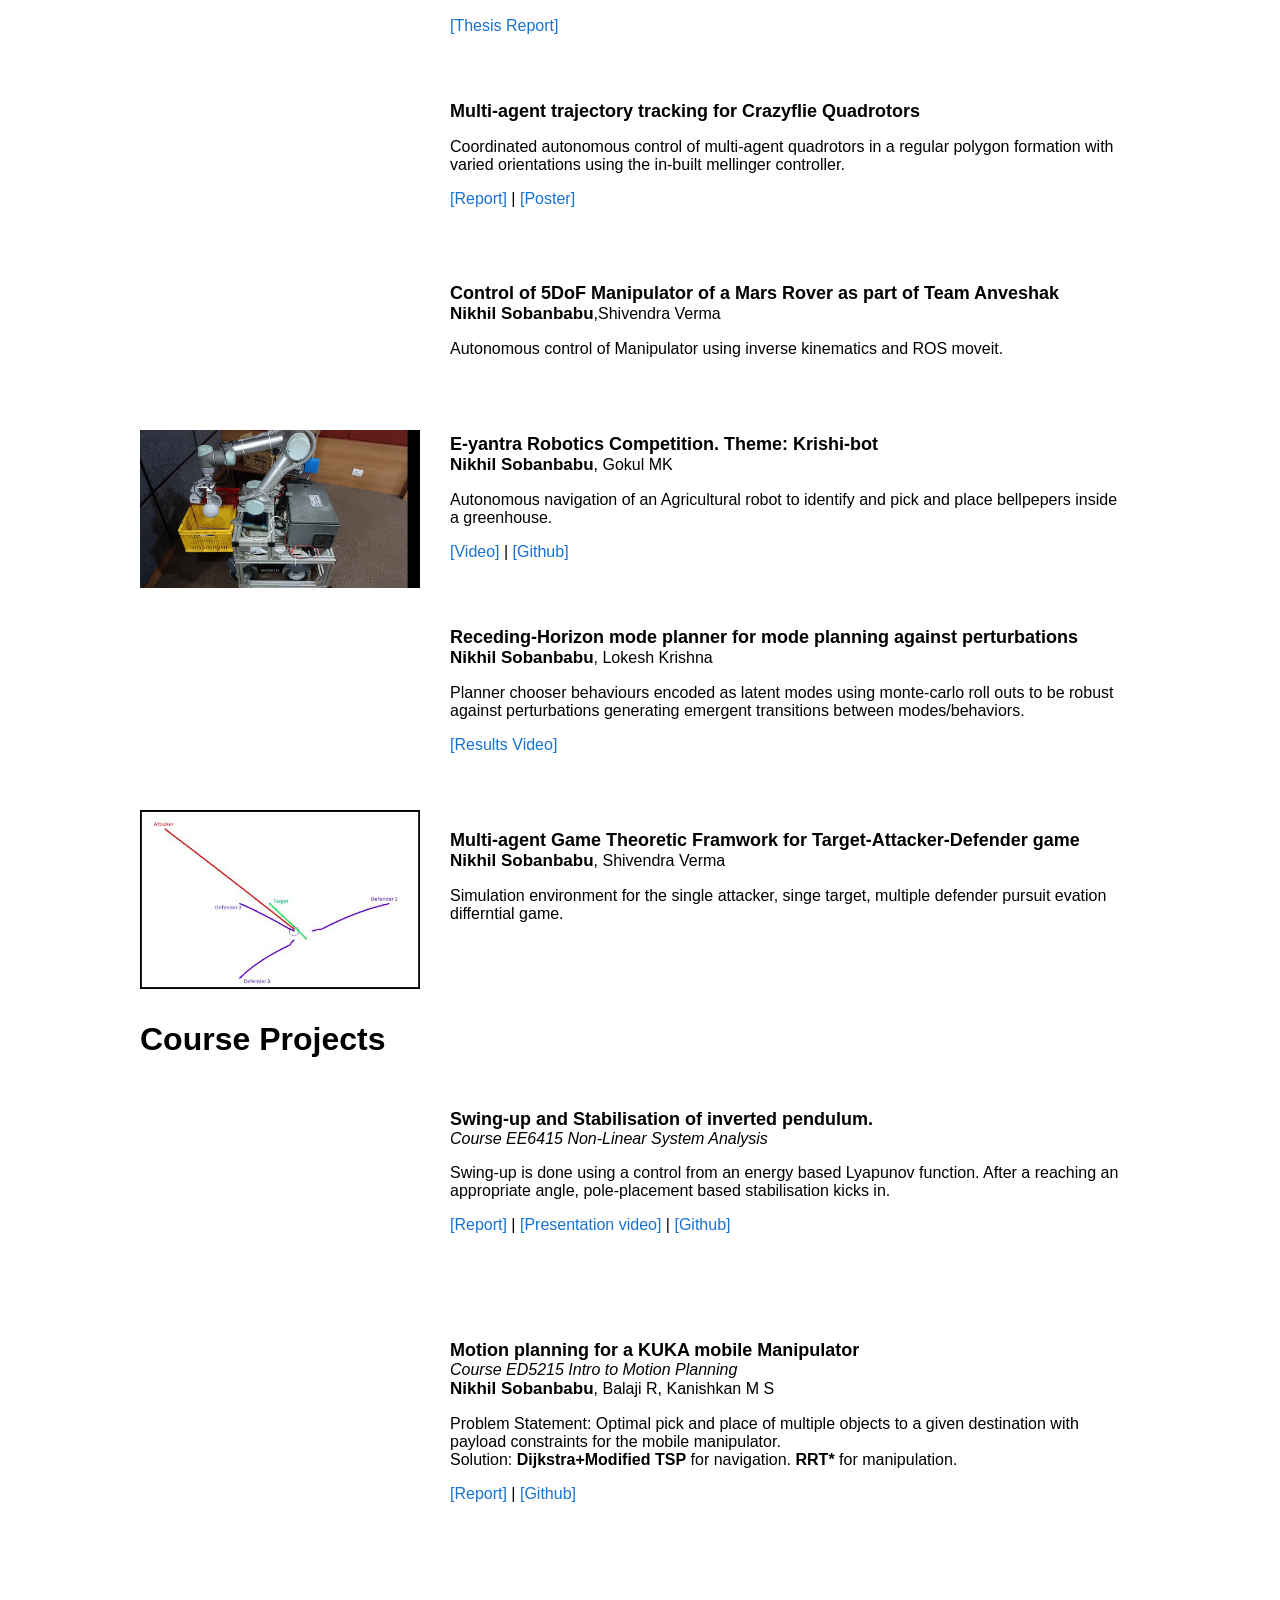
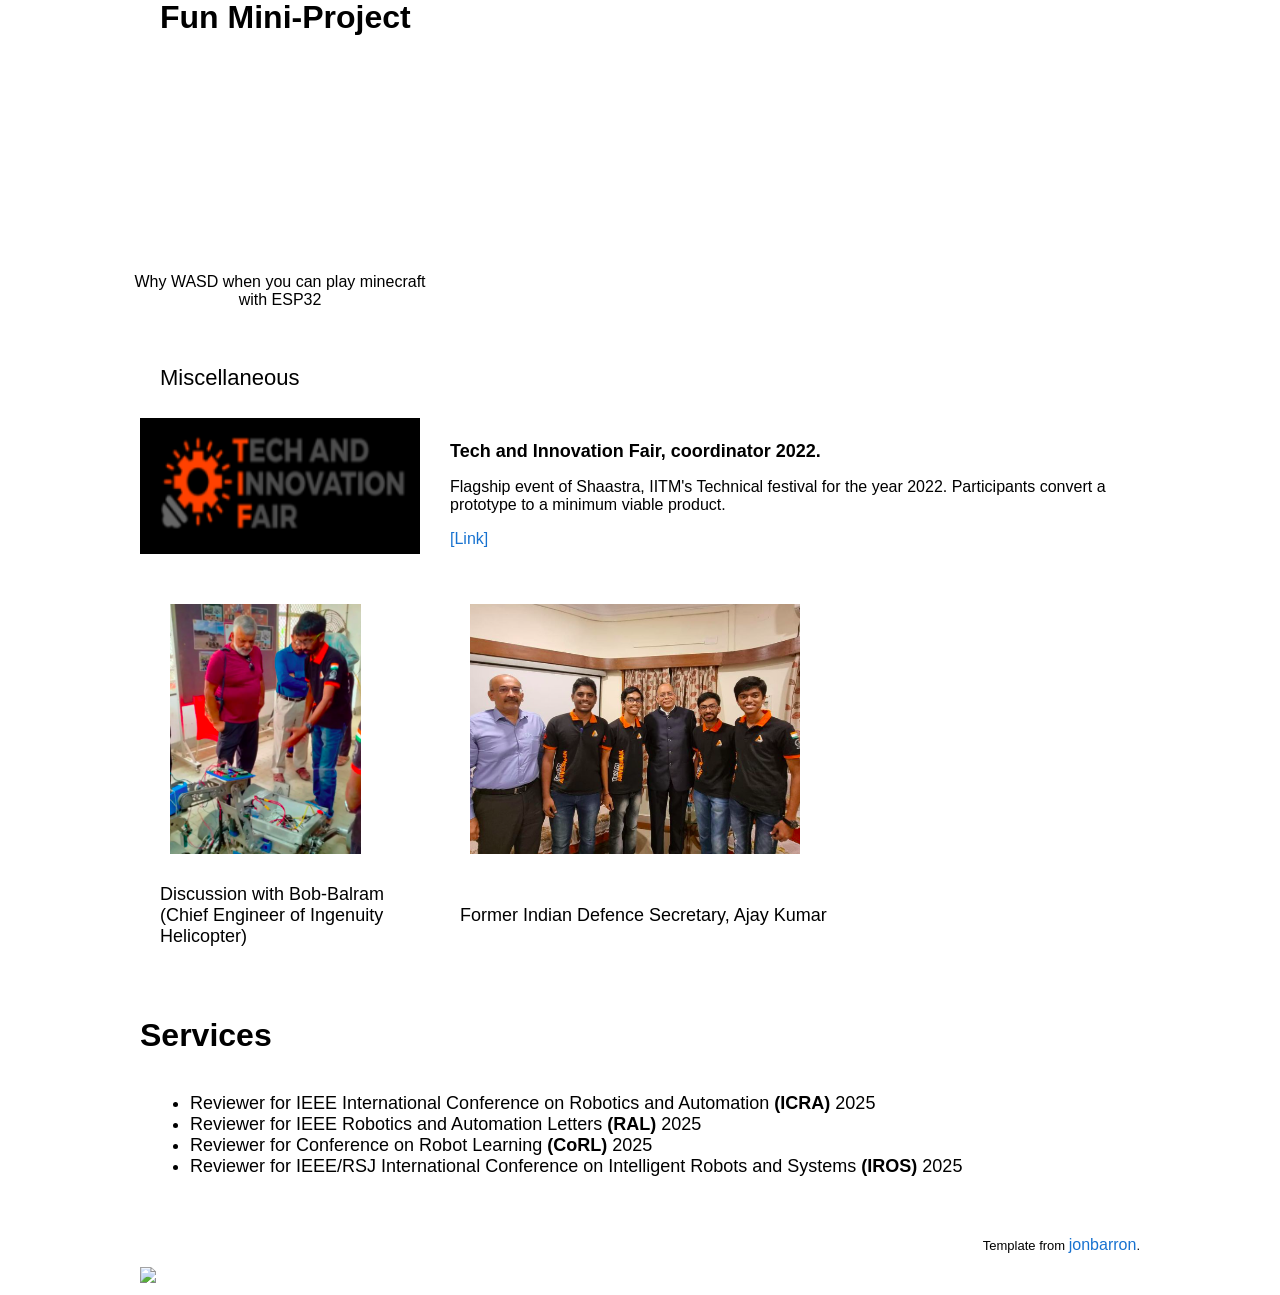
==== commit c8dd30f6: "Refine research interests around high-DoF robot learning and adaptation" ====
--- a/index.html
+++ b/index.html
@@ -52,10 +52,8 @@
               <td style="padding:0px;width:100%;vertical-align:middle">
                 <h2>Research Interests</h2>
                 <p>
-                  My research goal is to develop physics‑aware learning and control frameworks that enable robots to acquire scalable, contact‑rich
-skills and execute them robustly in the real world. I am particularly interested in <b>Learning‑based control</b> (Agile Locomotion, Loco‑
-Manipulation and Human Motion tracking), <b>Real2Sim2Real</b>(System Identification, Dynamics‑Aware sim‑to‑real adaptation, Active
-Exploration, reality‑gap aware benchmarks) and <b>Multi‑Robot coordination</b> spanning algorithms and training pipelines. </p>
+                  I am interested in enabling high-DoF robots to acquire contact-rich skills and adapt them for robust real-world deployment. In particular, my interests include <b>learning-based control</b> (agile whole-body control and loco-manipulation) and <b>Real2Sim2Real</b> (reliable simulation evaluations, large-scale sim-to-real transfer, and sample-efficient policy adaptation in the wild).
+                </p>
               </td>
             </tr>
           </tbody></table>
